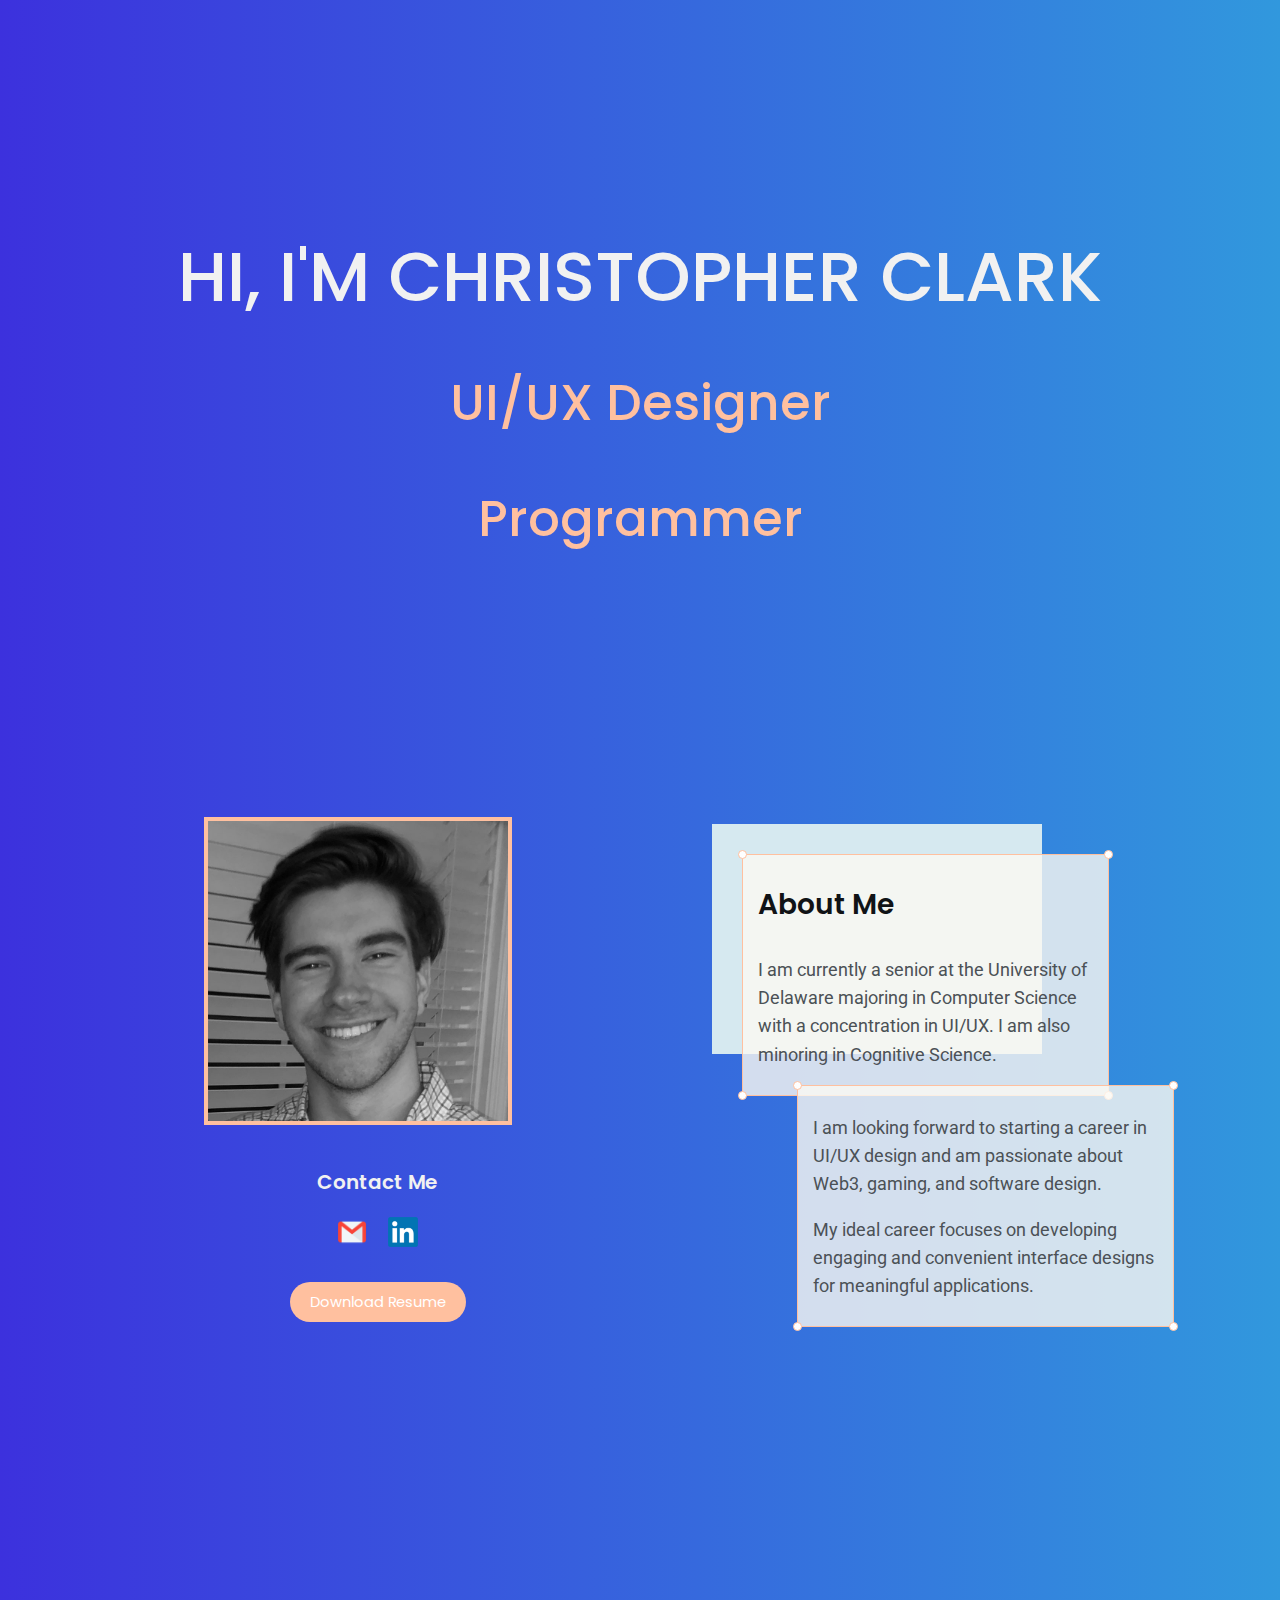
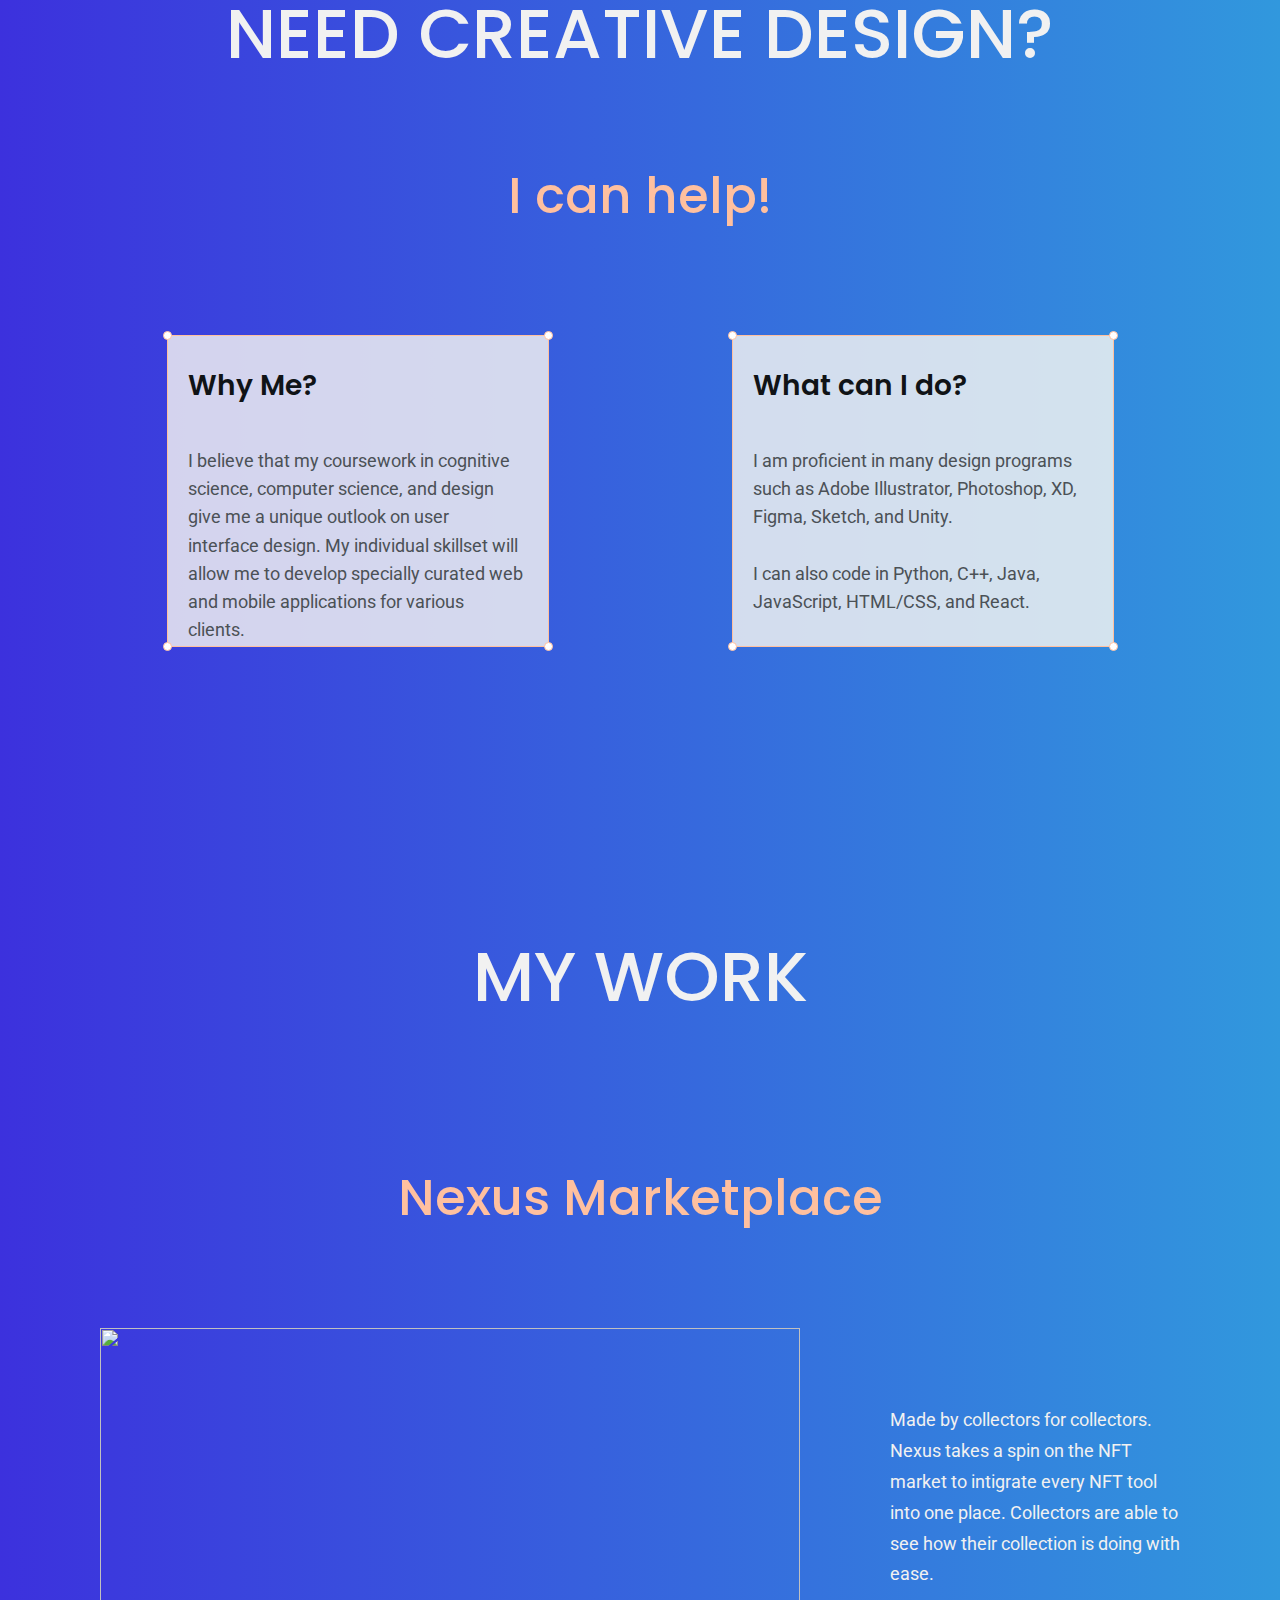
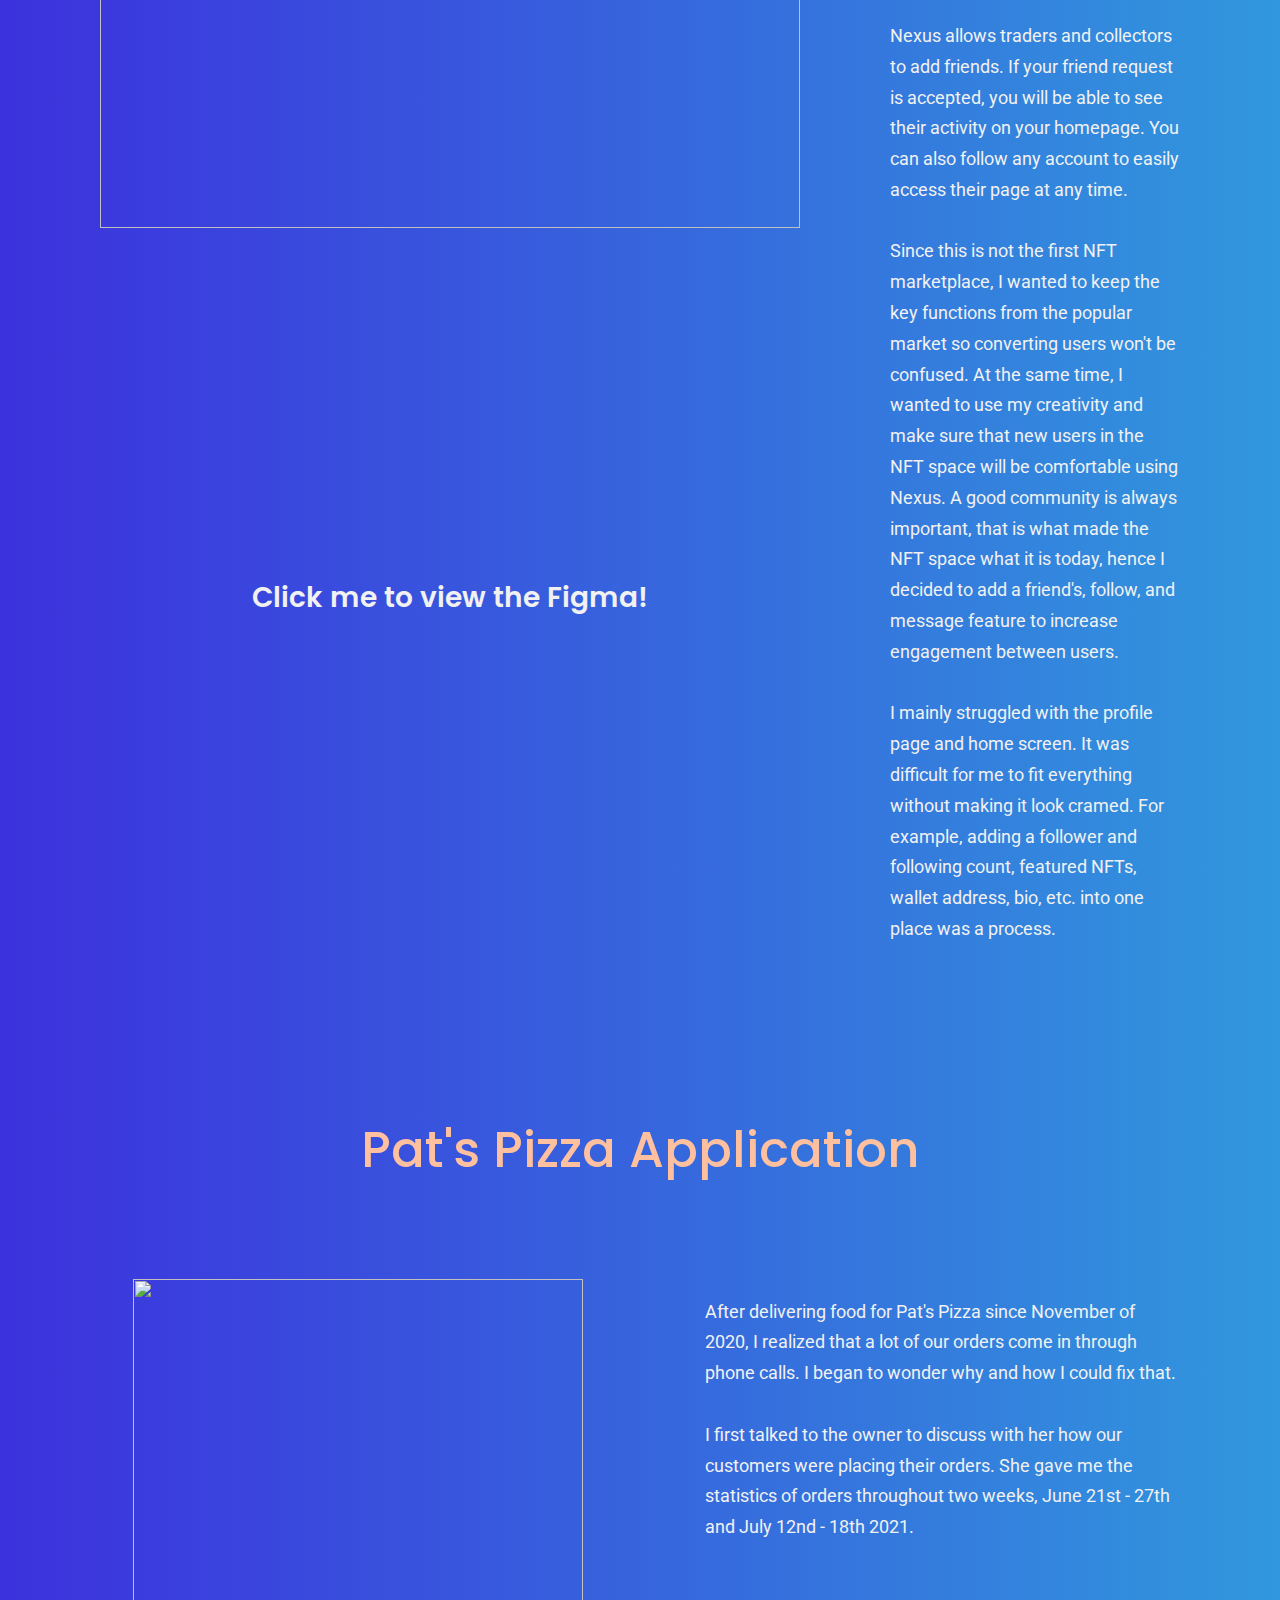
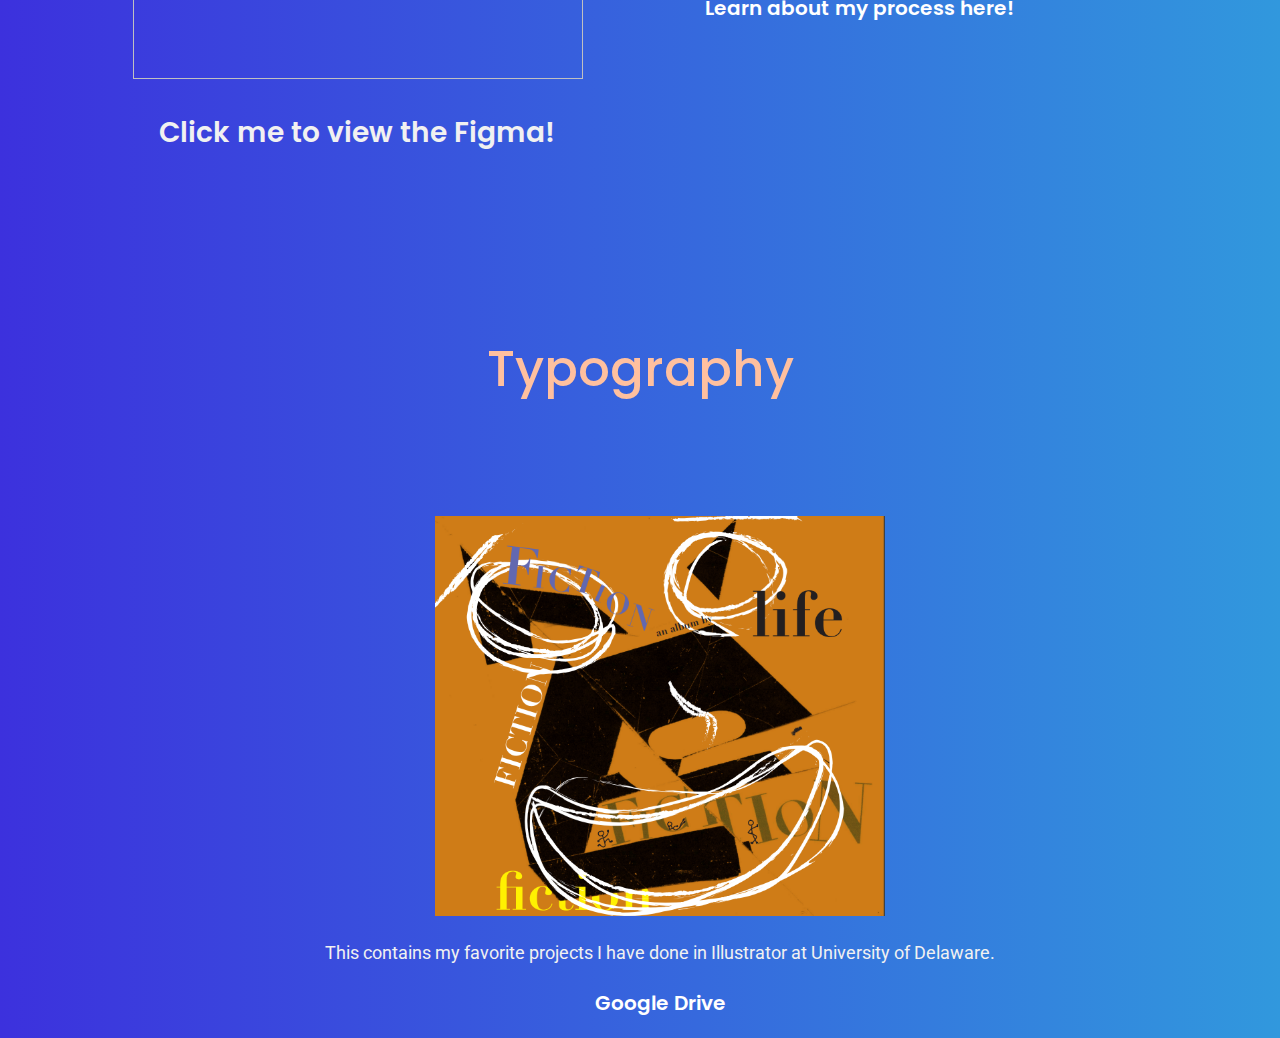
==== index.html @ caf3ee3f "Add files via upload" ====
<!DOCTYPE html>
<html style = "font-size: 110%">
<head>
    <title>Christopher Clark</title>
    <meta name='viewport' content='width=device-width, initial-scale=1,
    maximum-scale=1, minimum-scale=1'>

    <link href="https://fonts.googleapis.com/css2?family=Roboto&display=swap" rel="stylesheet">
    <link href="https://fonts.googleapis.com/css2?family=Acme&display=swap" rel="stylesheet">
    <link href="https://fonts.googleapis.com/css2?family=Bangers&display=swap" rel="stylesheet">
    <link href="https://fonts.googleapis.com/css2?family=Poppins:wght@600&display=swap" rel="stylesheet">

    <link id = "theme-style" rel='stylesheet' type='text/css' media='screen' href="default.css">

</head>
<body>

    <section class = "s3">
        <div class = "main-container">
            <div class = "chris">
                <h1 style="color:rgb(251,249,243,0.8);">
                    <span class = "chris-title">
                        Hi, I'm Christopher Clark</span>
                </h1>
                <h2 style="color:#FFC09F;">UI/UX Designer</h2>
                
                <h2 style="color:#FFC09F; padding-top: 30px;">Programmer</h2>

                    </svg>
                </div>
            </div>
        </div>
    </section>
    <section class="s1">
        <div class="main-container">
        <div class="intro-wrapper">
            <div class = nav-wrapper>
                <ul id = "navigation">
                    

                </ul>
            </div>
            <div class = "left-column">
                <img id="profile_pic" src = "images/chrisBW">
                
                <div class= "picture-contact">
                   <ul>
                       <h5>Contact Me </h5>                       
                       <li style="display:inline"><a href = "mailto:chriscsclark@gmail.com">
                        <img id="contact_logo" src="images/email.png"></a></li>
                       <li style="display:inline">&nbsp &nbsp</li>
                       <li style="display:inline"><a href="https://www.linkedin.com/in/christopher-clark-8baa2320a/">
                        <img id="contact_logo" src="images/LinkedIn_logo_initials.png"></a></li>
                   </ul>
                   <br>
                   <div class="btn">
                    <a target="_blank" href="Clark_Resume.pdf" >Download Resume</a>
                   </div>
                </div>
            </div>
            <div class = "right-column" style="">

                <ul>
                    <li>
                        <div id= "preview-shadow">
                            <div id = "preview">
                                <div id="corner-tl" class = "corner"></div>
                                <div id="corner-tr" class = "corner"></div>
                                <h3 style="color:#101316; padding-right: 15px;">About Me</h3>
                                <p style="padding-right: 15px">I am currently a senior at the University of Delaware majoring
                                    in Computer Science with a concentration in UI/UX. I am also
                                    minoring in Cognitive Science.</p>
                                <div id="corner-br" class = "corner"></div>
                                <div id="corner-bl" class = "corner"></div>
                            </div>
                    </li>
                    <br>
                    <li>
                            <div id = "preview2" style="margin-top: 10px;">
                                <div id="corner-tl" class = "corner"></div>
                                <div id="corner-tr" class = "corner"></div>
                                <p style="padding-top:10px"> 
                                    I am looking forward to starting a career in UI/UX design and
                                    am passionate about Web3, gaming, and software design.
                                </p>
                                <p>
                                    My ideal career focuses on developing engaging and convenient
                                    interface designs for meaningful applications.
                                </p>
                                <div id="corner-br" class = "corner"></div>
                                <div id="corner-bl" class = "corner"></div>
                            </div>
                    </li>
                </ul>
                

            </div>

            </div>
            
    </section>

    <section class = "s3">

        <div class="main-container">
            <div class="design-title">
                <h1 style="color:rgb(251,249,243,0.8);">
                    <span class = "chris-title">
                        Need Creative Design?</span>
                </h1>
                <h2 style="color:#FFC09F;">I can help!</h2>

            </div>
            
        </div>
        

    </section>
    
    <section class="s2">
        <div class="main-container">
            <div class="intro-wrapper">
                <div class = nav-wrapper>
                    <ul id = "navigation">
                        
    
                    </ul>
                </div>
                <div class="about-me-left">
                    <div id = "preview" style="padding-bottom: 70px; padding-left: 20px; padding-right:10px; margin-top: 10px;">
                        <div id="corner-tl" class = "corner"></div>
                        <div id="corner-tr" class = "corner"></div>
                        <h3 style="color:#101316; padding-right: 15px">Why Me?</h3>
                        <p style="padding-right: 15px; padding-top: 10px">I believe that my coursework in cognitive science, computer
                            science, and design give me a unique outlook on user interface design. My
                            individual skillset will allow me to develop specially curated 
                            web and mobile applications for various clients.</p>
                        <div id="corner-br" class = "corner"></div>
                        <div id="corner-bl" class = "corner"></div>
                    </div>
                </div>

                <div class="about-me-right">
                    <div id = "preview" style="padding-bottom: 70px; padding-left: 20px; padding-right:10px; margin-top: 10px">
                        <div id="corner-tl" class = "corner"></div>
                        <div id="corner-tr" class = "corner"></div>
                        <h3 style="color:#101316; padding-right: 15px">What can I do?</h3>
                            <p style="padding-right: 15px; padding-top: 10px">I am proficient in many design programs such as Adobe Illustrator, Photoshop, XD, Figma,
                                Sketch, and Unity. <br> <br>
                            I can also code in Python, C++, Java, JavaScript, HTML/CSS, and React.</p>
                        <div id="corner-br" class = "corner"></div>
                        <div id="corner-bl" class = "corner"></div>
                    </div> 
                </div>
            </div>
        </div>
        
    </section>

    <section class = "s3">
        <div class="main-container">
            <div class="design-title">
                <h1 style="color:rgb(251,249,243,0.8);">
                    <br>
                    <br>
                    <span class = "chris-title">
                       My Work</span>
                </h1>
                <h2 style="color:#FFC09F; padding-top: 60px">Nexus Marketplace</h2>
            </div>
        </div>
    </section>

    <section class="s2">
        <div class="main-container"> 
            <div class = "intro-wrapper">
                <div class = nav-wrapper>
                    <ul id = "navigation">
                        
    
                    </ul>
                </div>
                <div class = "about-me-left">
                    <a target="_blank" href = "https://www.figma.com/file/owqImut5IotQarWypegLxq/Untitled?node-id=110%3A312">
                        <img id="nexus-left" src = "images/Nexus.png"> </a>
                    <h3 style="text-align: center">Click me to view the Figma!</h5>
                </div>

                <div class = "about-me-right">
                    <ul style="line-height: 1.75em; padding-top: 60px">
                        <li>Made by collectors for collectors. Nexus takes a spin on the NFT market to intigrate every
                            NFT tool into one place. Collectors are able to see how their collection is doing with ease.
                         </li>
                            <br>
                        <li>Nexus allows traders and collectors to add friends. If your friend request is accepted, you will be able to 
                            see their activity on your homepage. You can also follow any account to easily access their page at any time. </li>
                            <br>
                        </li>
                        <li> 
                            Since this is not the first NFT marketplace, I wanted to keep the key functions from the popular market so converting users won't be confused.
                            At the same time, I wanted to use my creativity and make sure that new users in the NFT space will be comfortable using Nexus. 
                            A good community is always important, that is what made the NFT space what it is today, hence I decided to add a friend's, follow, 
                            and message feature to increase engagement between users.
                            
                        </li>
                        <br>
                        <li>
                            I mainly struggled with the profile page and home screen. It was difficult for me to fit everything
                            without making it look cramed. For example, adding a follower and following count, featured NFTs, wallet address, bio, etc.
                            into one place was a process.
                        </li>   
                    </ul>
                </div>
            </div>
        </div>
    </section>

    
    <section class = "s3">
        <div class="main-container">
            <div class="design-title">
                <h2 style="color:#FFC09F;">Pat's Pizza Application</h2>
            </div>
        </div>
    </section>

    <section class="s1">
        <div class="main-container"> 
            <div class = "intro-wrapper">
                <div class = nav-wrapper>
                    <ul id = "navigation">
                        
    
                    </ul>
                </div>
                <div class = "about-me-left">
                    
                        <a target="_blank" href = "https://www.figma.com/file/FeQlaErhM6NYKztjb7t8gn/Pats-Pizza?node-id=4%3A14">
                            <img id="pats-left" src = "images/Pats-Pizza.png"> </a>
                    
                    <h3 style="text-align: center;">Click me to view the Figma!</h5>
                </div>

                <div class = "about-me-right">
                    <ul style="line-height: 1.75em">
                        <li>After delivering food for Pat's Pizza since November of 2020, 
                            I realized that a lot of our orders come in through phone calls. 
                            I began to wonder why and how I could fix that. </li>
                            <br>
                        <li>I first talked to the owner to discuss with her 
                            how our customers were placing their orders. She gave me the statistics 
                            of orders throughout two weeks, June 21st - 27th and July 12nd - 18th 2021. </li>
                            <br>
                        <li> 
                            <h5>
                                <a href = "pats_pizza.html"> Learn about my process here! </a>
                            </h5>
                        </li>   
                    </ul>
                </div>
            </div>
        </div>
    </section>

    <section class = "s3">
        <div class="main-container">
            <div class="design-title">
                <h2 style="color:#FFC09F;">Typography</h2>
            </div>
        </div>
    </section>

    <section class="s1">
        <div class="main-container"> 
            <div class = "about-wrapper">
                <div class = "pats">
                    <ul>
                        <li> <a target="_blank" href = "https://drive.google.com/drive/folders/1bZMPbNeRnG-cM9yiUimgBQuSNKgO02Ef?usp=sharing">
                            <img id="pats-left" src = "images/fiction.png"> </a>
                        </li>
                    </ul>
                    <ul style="line-height: 1.75em">
                        <li> This contains my favorite projects I have done in Illustrator at University of Delaware.
                        </li>
                            <h5>
                                <a target="_blank" href = "https://drive.google.com/drive/folders/1bZMPbNeRnG-cM9yiUimgBQuSNKgO02Ef?usp=sharing"> Google Drive </a>
                            </h5>
                        </li>   
                    </ul>
                </div>
            </div>
        </div>
    </section>


</body>
</html>
---- default.css ----
:root{
    --mainColor:#101316;
    --secondaryColor:#101316;
    --titleColor:rgb(241, 241, 241);

    --borderColor:#c1c1c1;

    --mainText:rgb(241, 241, 241);
    --secondaryText:#4b5156;

    --themeDotBorder:#24292e;

    --previewBG:rgb(251,249,243,0.8);
    --previewShadow:#d6e9f0;
}

html, body{
    padding: 0;
    margin: 0;
    overflow-x: hidden;
}

h3, h4, h5, h6, strong{
    color: var(--mainText);
    font-family: 'Poppins', sans-serif;   
    font-weight: 600;
}


section{
    overflow-x: hidden;
}

h6{
    line-height: 1px;
    
}

.chris{
    display: grid;
    min-height: 43em;
    text-align: center;
    align-content: center;
    line-height: 3px;
    font-weight: 800;
}

.chris-pizza{
    display: grid;
    min-height: 30em;
    align-content: center;
    line-height: 3px;
    font-weight: 800;
}

#pie_chart{
    display: grid;
    align-content: center;
    width: 1000px;
    padding-right: 100px;
    padding-top: 50px;
}

#affinity{
    align-items: flex-start;
    width: 1500px;
    padding-top: 50px;
    margin-right: 500px;
}

.return-home{
    display:grid;
    min-height: 1em;
}

.design-title{
    font-family: 'Poppins', sans-serif;   
    display:grid;
    text-align:center;
    margin-top: 40px;
    padding-bottom: 50px;

}

.chris-title{
    color:rgb(241, 241, 241);
    font-family: 'Poppins', sans-serif;
    text-transform: uppercase;}

.chris-title2{
    color:rgb(241, 241, 241);
    font-family: 'Poppins', sans-serif;
    text-transform: uppercase;
    background-image: url(images/Screen\ Shot\ 2022-01-13\ at\ 12.51.06\ PM.png);
}

h2, span{
    font-family: 'Poppins', sans-serif;
    font-weight: 500;
}

li{
    color: rgb(241, 241, 241);
    font-family: 'Roboto', sans-serif;
    list-style: none;
}

p, input, label, input, textarea{
    color: var(--secondaryText);
    font-family: 'Roboto', sans-serif;
}

/* removing underline from links */




/* removing bullets from list */
ul{
    list-style: none;
}

a{
    text-decoration: none;
    color:#fff;
    
}

h1 {font-size: 70px; line-height: 70px;}
h2 {font-size: 50px;}
h3 {font-size: 28px;}
h4 {font-size: 24px; line-height: 35px;}
h5 {font-size: 20px; line-height: 3px;}
h6 {font-size: 16px;}

.s1{
    background-image:linear-gradient(to right,#3c31dd,#3198dd) ;
    overflow: auto;
    min-height: 300px;
    
}

.s2{
    background-image:linear-gradient(to right,#3c31dd,#3198dd) ;
    overflow: auto;
}

.s3{
    background-image:linear-gradient(to right,#3c31dd,#3198dd) ;
    color:rgb(251,249,243,0.8);
    overflow: auto;
    
}

.s4{
    background-image:linear-gradient(to right,#3c31dd,#3198dd) ;
    color:rgb(251,249,243,0.8);
    overflow: auto;
    
}

.main-container{
    width: 100%;
    margin: 0 auto;
}

.greeting-wrapper{
    
    display: grid;
    min-height: 50em;
    text-align: center;
    align-content: center;
    line-height: 3px;
    padding-bottom: 40px;
}



.intro-wrapper{
    display: grid;
    grid-template-columns: 1fr 1fr;
    grid-template-areas:
        'left-column right-column'
    ;
    gap: 50px;
}

/* .intro-curve {
    position: absolute;
    bottom: 0;
    left: 0;
    width: 100%;
    overflow: hidden;
    line-height: 0;
}

.intro-curve svg {
    position: relative;
    display: block;
    width: calc(112% + 1.3px);
    height: 70px;
}

.intro-curve .shape-fill {
    fill: #101316;
} */

#contact_logo{
    height: 30px;
    width: 30px;
    object-fit: cover;
}

.left-column{
    grid-area: left-column;
    display:grid;
    padding-top: 50px;
    padding-bottom: 50px;
    justify-content: center;
    margin-left: 100px;
}

#profile_pic{
    display: block;
    margin:0 auto;
    height: 300px;
    width: 300px;
    margin-top: 10px;
    
    border:4px solid #FFC09F;
    justify-content: center;

}

.picture-contact{
    text-align:center;
    margin-bottom: 60px;
}



.btn a:link, a:visited{
    width: 300px;
    height: 50px;
    background-color: #FFC09F;
    margin-left: 40px;
    border:none;
    border-radius: 30px;
    font-family: 'Poppins', sans-serif;
    font-size: smaller;
    padding: 10px 20px;
}


.btn a:hover, a:active{
    background-color: #fff;
    color:#FFC09F;
    border:2px solid #FFC09F;
}


.right-column{
    grid-area: right-column;
    display: grid;
    justify-content: center;
    padding-top: 50px;
    padding-bottom: 100px;
    margin-right: 100px;

}

#preview-shadow{
    background-color: var(--previewShadow);
    width: 300px;
    height: 200px;
    padding-left: 30px;
    padding-top: 30px;
}

#preview{
    width:350px;
    height: 240px;
    border: 1.5px solid #FFC09F;
    background-color: var(--previewBG);
    padding-left: 15px;
    position: relative;
    line-height: 1.6;
    
}

#preview2{
    width:350px;
    height: 240px;
    border: 1.5px solid #FFC09F;
    background-color: var(--previewBG);
    padding-left: 15px;
    padding-right: 10px;
    position: relative;
    line-height: 1.6;
    margin-left:85px;
    margin-top: 10px;
}

.corner{
    width: 7px;
    height: 7px;
    border-radius: 50%;
    border: 1.5px solid #FFC09F;
    background-color: #fff; 
    position: absolute;
}

#corner-tl{
    top: -5px;
    left: -5px;

}

#corner-tr{
    top: -5px;
    right: -5px;
    
}

#corner-br{
    bottom: -5px;
    right: -5px;
    
}

#corner-bl{
    bottom: -5px;
    left: -5px;
    
}

/* .about-wrapper{
    display: grid;
    grid-template-columns: repeat(auto-fit, minmax(320px, 1fr));
    padding-bottom: 50px;
    gap:100px;
} */

.about-me-left{
    grid-area: left-column;
    display: grid;
    justify-content: center;
    margin-left: 100px;
}

.about-me-right{
    grid-area: right-column;
    display: grid;
    justify-content: center;
    text-align: left;
    margin-right: 100px;
}

.projects{
    border-radius: 30px;
    text-align: center;
    background: rgba(153, 121, 240, 0.973);
}

#skills{
    margin-left: 60px;
    margin-bottom: 20px;
    display: flex;
    justify-content: space-evenly;
    padding-right: 100px;
    
}

#work{
    display: flex;
    justify-content: space-evenly;
    padding-right: 30px;
}

.pats{
    text-align: center;
}

.nexus{
    text-align: center;
    padding-right: 100px;
}

#pats-left{
    width: 450px;
    height: 400px;
    object-fit: cover;
}

#nexus-left{
    width: 700px;
    height: 500px;
}

.pats-right{
    display:grid;
}

@media screen and (max-width: 1200px) {
    .intro-wrapper{
            border-radius: 6px 6px 0 0;
        
            display: grid;
            grid-template-columns: 1fr;
            grid-template-areas: 
                'nav-wrapper'
                'left-column'
                'right-column'
            ;
    }

    .left-column{
        align-content: center;
        margin-right: 20px;
    }

    .right-column{
        justify-content: center;
    }

    .chris{
        justify-content: center;
    }

    .about-wrapper{
        display: grid;
        grid-template-columns: 1fr;
        grid-template-areas: 
            'about-me-left'
            'about-me-right'
        ;
        width: 100%;
        height: 100%;
    }

    .about-me-left{
        justify-content: center;
    }

    .about-me-right{
        align-items: center;
        justify-content: center;
    }

    #nexus-left{
        width: 100%;
        height: 100%
    }
    
    #profile_pic{
        justify-content: center;
    }
}
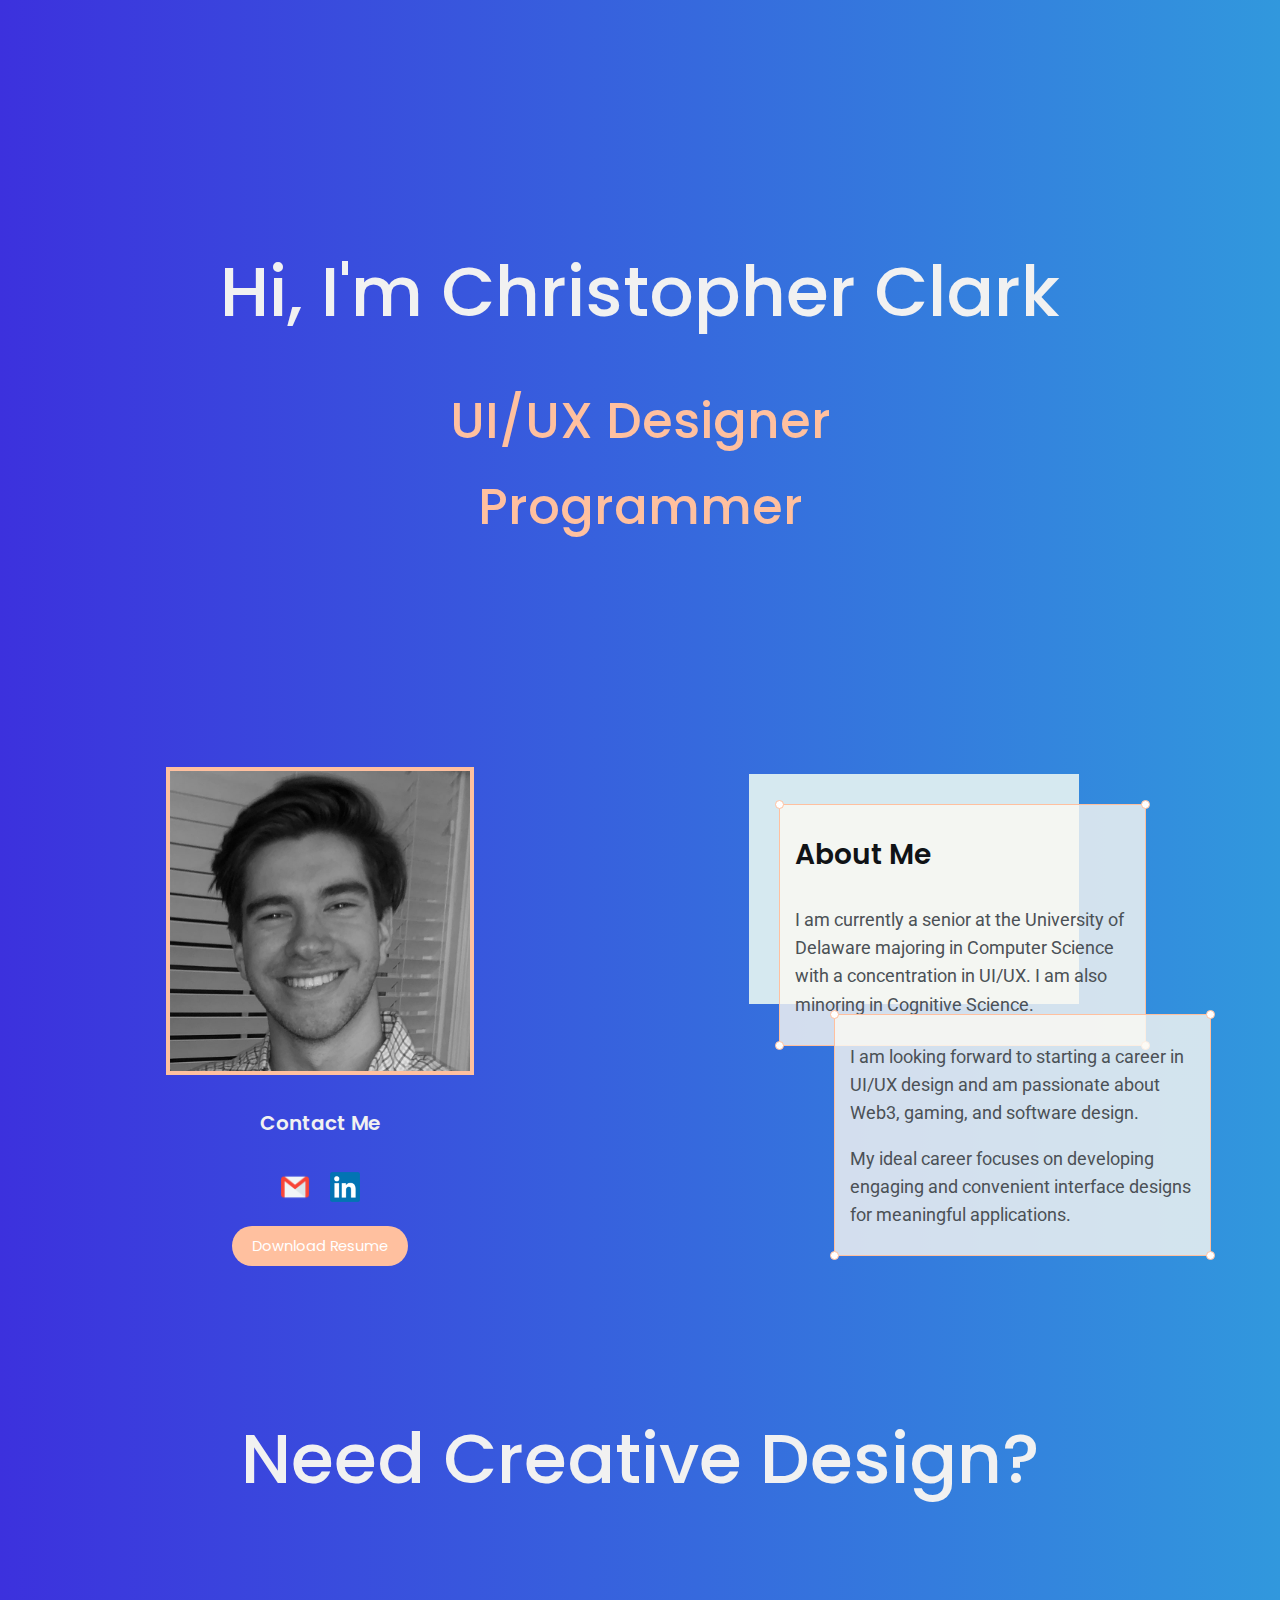
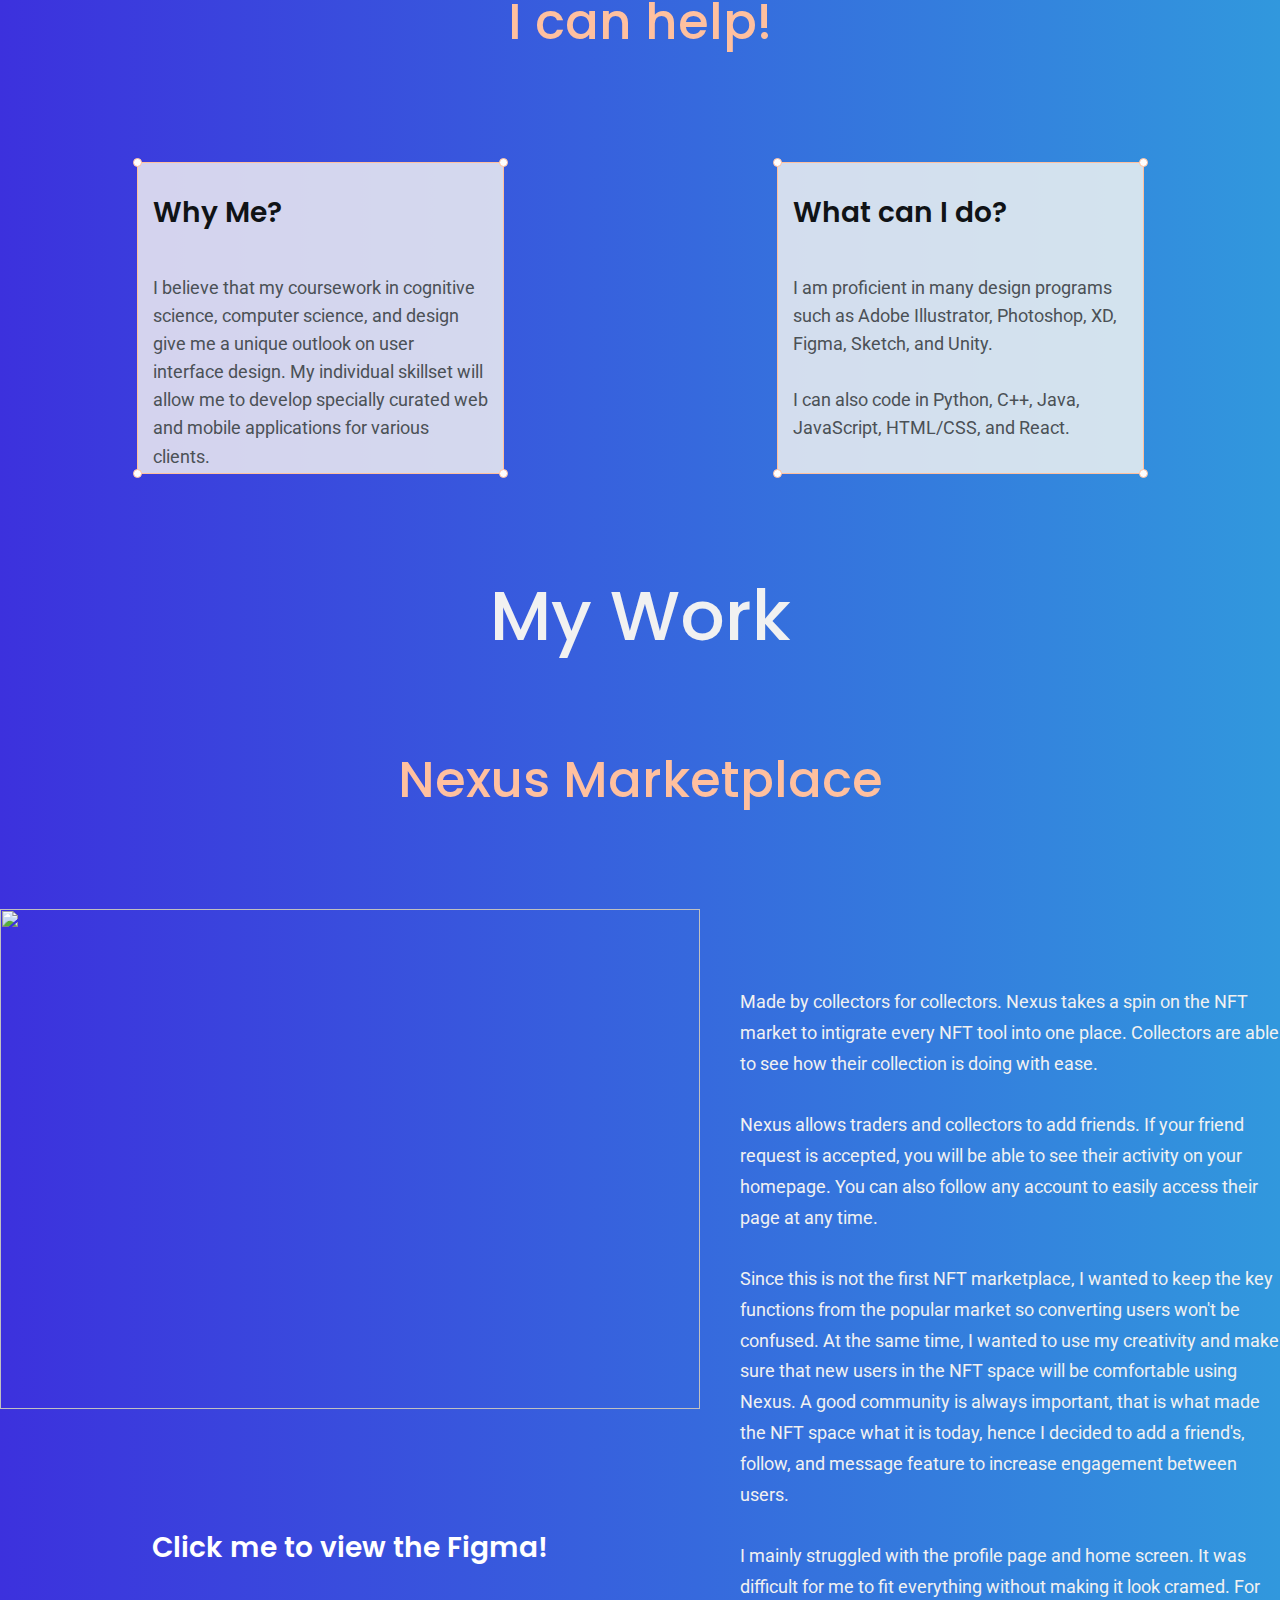
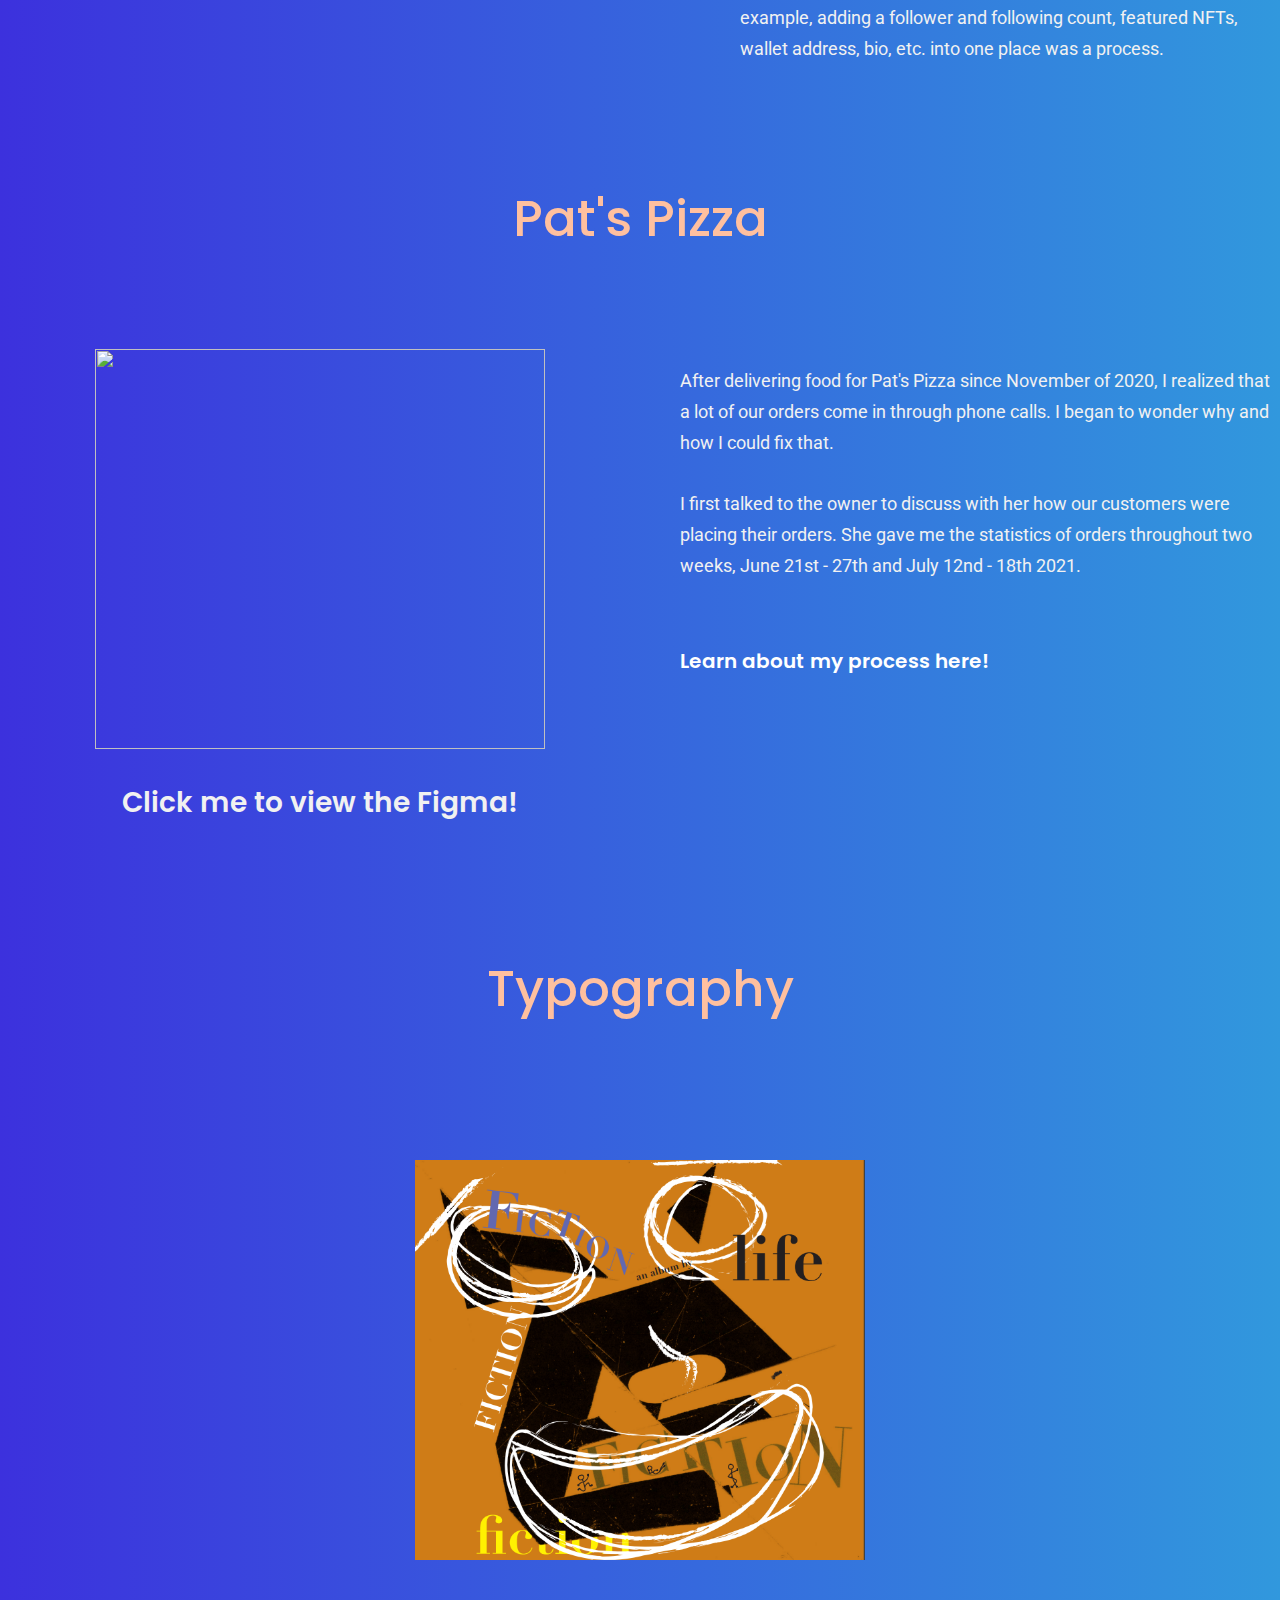
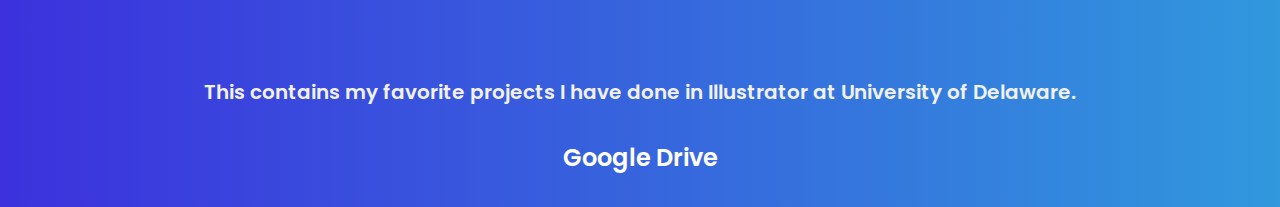
==== commit 0dee30ec: "Add files via upload" ====
--- a/index.html
+++ b/index.html
@@ -22,12 +22,12 @@
                     <span class = "chris-title">
                         Hi, I'm Christopher Clark</span>
                 </h1>
-                <h2 style="color:#FFC09F;">UI/UX Designer</h2>
-                
-                <h2 style="color:#FFC09F; padding-top: 30px;">Programmer</h2>
-
-                    </svg>
-                </div>
+                <h2 style>
+                    <span class = "chris-title2">
+                        UI/UX Designer </h2>
+                <h2 style>
+                    <span class = "chris-title2">
+                        Programmer </h2> 
             </div>
         </div>
     </section>
@@ -40,25 +40,26 @@
 
                 </ul>
             </div>
-            <div class = "left-column">
+            <div class = "left-column" style = "justify-content: center;">
                 <img id="profile_pic" src = "images/chrisBW">
                 
-                <div class= "picture-contact">
-                   <ul>
-                       <h5>Contact Me </h5>                       
-                       <li style="display:inline"><a href = "mailto:chriscsclark@gmail.com">
-                        <img id="contact_logo" src="images/email.png"></a></li>
+                <div class= "picture-contact" >
+                    <h5>Contact Me </h5>
+                                         
+                       <h3 style="display:inline"><a href = "mailto:chriscsclark@gmail.com">
+                        <img id="contact_logo" src="images/email.png"></a></h3>
                        <li style="display:inline">&nbsp &nbsp</li>
                        <li style="display:inline"><a href="https://www.linkedin.com/in/christopher-clark-8baa2320a/">
                         <img id="contact_logo" src="images/LinkedIn_logo_initials.png"></a></li>
-                   </ul>
+                        <br>
+                   
                    <br>
                    <div class="btn">
-                    <a target="_blank" href="Clark_Resume.pdf" >Download Resume</a>
+                    <a target="_blank" href="Clark_Resume.pdf">Download Resume</a>
                    </div>
                 </div>
             </div>
-            <div class = "right-column" style="">
+            <div class = "right-column">
 
                 <ul>
                     <li>
@@ -74,9 +75,8 @@
                                 <div id="corner-bl" class = "corner"></div>
                             </div>
                     </li>
-                    <br>
                     <li>
-                            <div id = "preview2" style="margin-top: 10px;">
+                            <div id = "preview2" style="margin-top: 10px; margin-left: 85px">
                                 <div id="corner-tl" class = "corner"></div>
                                 <div id="corner-tr" class = "corner"></div>
                                 <p style="padding-top:10px"> 
@@ -108,7 +108,10 @@
                     <span class = "chris-title">
                         Need Creative Design?</span>
                 </h1>
-                <h2 style="color:#FFC09F;">I can help!</h2>
+                <h2 style="color:rgb(251,249,243,0.8);">
+                    <span class = "chris-title2">
+                        I can help!</span>
+                </h2>
 
             </div>
             
@@ -127,7 +130,7 @@
                     </ul>
                 </div>
                 <div class="about-me-left">
-                    <div id = "preview" style="padding-bottom: 70px; padding-left: 20px; padding-right:10px; margin-top: 10px;">
+                    <div id = "preview3" style="padding-bottom: 70px; margin-top: 10px">
                         <div id="corner-tl" class = "corner"></div>
                         <div id="corner-tr" class = "corner"></div>
                         <h3 style="color:#101316; padding-right: 15px">Why Me?</h3>
@@ -141,7 +144,7 @@
                 </div>
 
                 <div class="about-me-right">
-                    <div id = "preview" style="padding-bottom: 70px; padding-left: 20px; padding-right:10px; margin-top: 10px">
+                    <div id = "preview3" style="padding-bottom: 70px; margin-top: 10px">
                         <div id="corner-tl" class = "corner"></div>
                         <div id="corner-tr" class = "corner"></div>
                         <h3 style="color:#101316; padding-right: 15px">What can I do?</h3>
@@ -161,12 +164,13 @@
         <div class="main-container">
             <div class="design-title">
                 <h1 style="color:rgb(251,249,243,0.8);">
-                    <br>
-                    <br>
                     <span class = "chris-title">
                        My Work</span>
                 </h1>
-                <h2 style="color:#FFC09F; padding-top: 60px">Nexus Marketplace</h2>
+                <h2 style="color:rgb(251,249,243,0.8);">
+                    <span class = "chris-title2">
+                       Nexus Marketplace</span>
+                </h2>
             </div>
         </div>
     </section>
@@ -183,7 +187,8 @@
                 <div class = "about-me-left">
                     <a target="_blank" href = "https://www.figma.com/file/owqImut5IotQarWypegLxq/Untitled?node-id=110%3A312">
                         <img id="nexus-left" src = "images/Nexus.png"> </a>
-                    <h3 style="text-align: center">Click me to view the Figma!</h5>
+                    <h3 style="text-align: center"><a target="_blank" href = "https://www.figma.com/file/owqImut5IotQarWypegLxq/Untitled?node-id=110%3A312">
+                    Click me to view the Figma!</a></h5>
                 </div>
 
                 <div class = "about-me-right">
@@ -219,7 +224,10 @@
     <section class = "s3">
         <div class="main-container">
             <div class="design-title">
-                <h2 style="color:#FFC09F;">Pat's Pizza Application</h2>
+                <h2 style="color:rgb(251,249,243,0.8);">
+                    <span class = "chris-title2">
+                       Pat's Pizza</span>
+                </h2>
             </div>
         </div>
     </section>
@@ -274,19 +282,21 @@
         <div class="main-container"> 
             <div class = "about-wrapper">
                 <div class = "pats">
-                    <ul>
-                        <li> <a target="_blank" href = "https://drive.google.com/drive/folders/1bZMPbNeRnG-cM9yiUimgBQuSNKgO02Ef?usp=sharing">
-                            <img id="pats-left" src = "images/fiction.png"> </a>
-                        </li>
-                    </ul>
-                    <ul style="line-height: 1.75em">
-                        <li> This contains my favorite projects I have done in Illustrator at University of Delaware.
-                        </li>
-                            <h5>
-                                <a target="_blank" href = "https://drive.google.com/drive/folders/1bZMPbNeRnG-cM9yiUimgBQuSNKgO02Ef?usp=sharing"> Google Drive </a>
-                            </h5>
-                        </li>   
-                    </ul>
+                    <h2>
+                        <a target="_blank" href = "https://drive.google.com/drive/folders/1bZMPbNeRnG-cM9yiUimgBQuSNKgO02Ef?usp=sharing">
+                            <img id="typography" src = "images/fiction.png"> </a>
+                    </h2>
+                    
+                    <br>
+                    <h5>
+                        This contains my favorite projects I have done in Illustrator at University of Delaware.
+                    </h5>
+                    <h4>
+                        <a target="_blank" href = "https://drive.google.com/drive/folders/1bZMPbNeRnG-cM9yiUimgBQuSNKgO02Ef?usp=sharing">
+                        Google Drive </a>
+                        </h4>                            
+                         
+                    
                 </div>
             </div>
         </div>
--- a/default.css
+++ b/default.css
@@ -85,13 +85,11 @@
 .chris-title{
     color:rgb(241, 241, 241);
     font-family: 'Poppins', sans-serif;
-    text-transform: uppercase;}
+}
 
 .chris-title2{
-    color:rgb(241, 241, 241);
+    color:#FFC09F;
     font-family: 'Poppins', sans-serif;
-    text-transform: uppercase;
-    background-image: url(images/Screen\ Shot\ 2022-01-13\ at\ 12.51.06\ PM.png);
 }
 
 h2, span{
@@ -126,11 +124,11 @@
     
 }
 
-h1 {font-size: 70px; line-height: 70px;}
+h1 {font-size: 70px; line-height: 75px;}
 h2 {font-size: 50px;}
 h3 {font-size: 28px;}
 h4 {font-size: 24px; line-height: 35px;}
-h5 {font-size: 20px; line-height: 3px;}
+h5 {font-size: 20px;}
 h6 {font-size: 16px;}
 
 .s1{
@@ -182,7 +180,6 @@
     grid-template-areas:
         'left-column right-column'
     ;
-    gap: 50px;
 }
 
 /* .intro-curve {
@@ -214,10 +211,7 @@
 .left-column{
     grid-area: left-column;
     display:grid;
-    padding-top: 50px;
-    padding-bottom: 50px;
     justify-content: center;
-    margin-left: 100px;
 }
 
 #profile_pic{
@@ -243,7 +237,6 @@
     width: 300px;
     height: 50px;
     background-color: #FFC09F;
-    margin-left: 40px;
     border:none;
     border-radius: 30px;
     font-family: 'Poppins', sans-serif;
@@ -263,9 +256,7 @@
     grid-area: right-column;
     display: grid;
     justify-content: center;
-    padding-top: 50px;
-    padding-bottom: 100px;
-    margin-right: 100px;
+    position: relative;
 
 }
 
@@ -287,6 +278,18 @@
     line-height: 1.6;
     
 }
+
+#preview3{
+    width:350px;
+    height: 240px;
+    border: 1.5px solid #FFC09F;
+    background-color: var(--previewBG);
+    padding-left: 15px;
+    position: relative;
+    line-height: 1.6;
+    
+}
+
 
 #preview2{
     width:350px;
@@ -297,7 +300,6 @@
     padding-right: 10px;
     position: relative;
     line-height: 1.6;
-    margin-left:85px;
     margin-top: 10px;
 }
 
@@ -345,7 +347,6 @@
     grid-area: left-column;
     display: grid;
     justify-content: center;
-    margin-left: 100px;
 }
 
 .about-me-right{
@@ -353,7 +354,6 @@
     display: grid;
     justify-content: center;
     text-align: left;
-    margin-right: 100px;
 }
 
 .projects{
@@ -392,6 +392,12 @@
     object-fit: cover;
 }
 
+#typography {
+    width: 450px;
+    height: 400px;
+    object-fit: cover;
+}
+
 #nexus-left{
     width: 700px;
     height: 500px;
@@ -401,9 +407,12 @@
     display:grid;
 }
 
+@media screen {
+    
+}
+
 @media screen and (max-width: 1200px) {
     .intro-wrapper{
-            border-radius: 6px 6px 0 0;
         
             display: grid;
             grid-template-columns: 1fr;
@@ -412,17 +421,14 @@
                 'left-column'
                 'right-column'
             ;
+            justify-content: center;
+            width:100%;
     }
 
     .left-column{
-        align-content: center;
-        margin-right: 20px;
-    }
-
-    .right-column{
         justify-content: center;
-    }
-
+        
+    }
     .chris{
         justify-content: center;
     }
@@ -438,8 +444,11 @@
         height: 100%;
     }
 
+    
+
     .about-me-left{
         justify-content: center;
+        width:100%;
     }
 
     .about-me-right{
@@ -447,12 +456,115 @@
         justify-content: center;
     }
 
+    #profile_pic{
+        justify-content: center;
+    }
+
+    .s1{
+        width:100%;
+    }
+}
+
+@media screen and (max-width: 750px){
+
+    #pats-left{
+        width:70%;
+        height:auto;
+        margin-left: 70px;
+    }
+    
+    #nexus-left{
+        width:65%;
+        height:auto;
+        margin-left: 10px;
+    }
+
+    .about-me-left{
+        max-width:90%;
+        height:auto;
+    }
+}
+
+@media screen and (max-width: 520px){
+
+    .chris{
+        font-size: 10px;
+    }
+
+    .chris-title{
+        font-size: 40px;
+    }
+
+    .chris-title2{
+        font-size: 35px;
+        line-height: 1em;
+    }
+
+    .preview{
+        width:8%;
+        height:100%;
+    }
+
+    .right-column{
+        justify-content: center;
+        font-size: 100%;
+        
+    }
+
+    #preview2{
+        margin-right:50px;
+    }
+
+    .s1{
+        width:100%;
+    }
+
+    #preview-shadow{
+        width:250px;
+        height:200px;
+    }
+
+    #preview{
+        font-size: 14px;
+        width:250px;
+        height: 200px;
+    }
+
+    h3{
+        font-size:20px;
+    }
+
+    #preview2{
+        font-size: 14px;
+        padding-right: 20px;
+        height: 200px;
+        width: 250px;
+    }
+
+    #preview3{
+        width: 300px;
+        height: 175px;
+
+    }
+
+    .about-me-left{
+        font-size: 14px;
+    }
+
+    .about-me-right{
+        padding-right: 25px;
+        font-size: 14px;
+    }
+
+    #typography{
+        width:90%;
+        height: 90%;
+
+    }
+
     #nexus-left{
         width: 100%;
-        height: 100%
-    }
-    
-    #profile_pic{
-        justify-content: center;
-    }
+        height: 100%;
+    }
+  
 }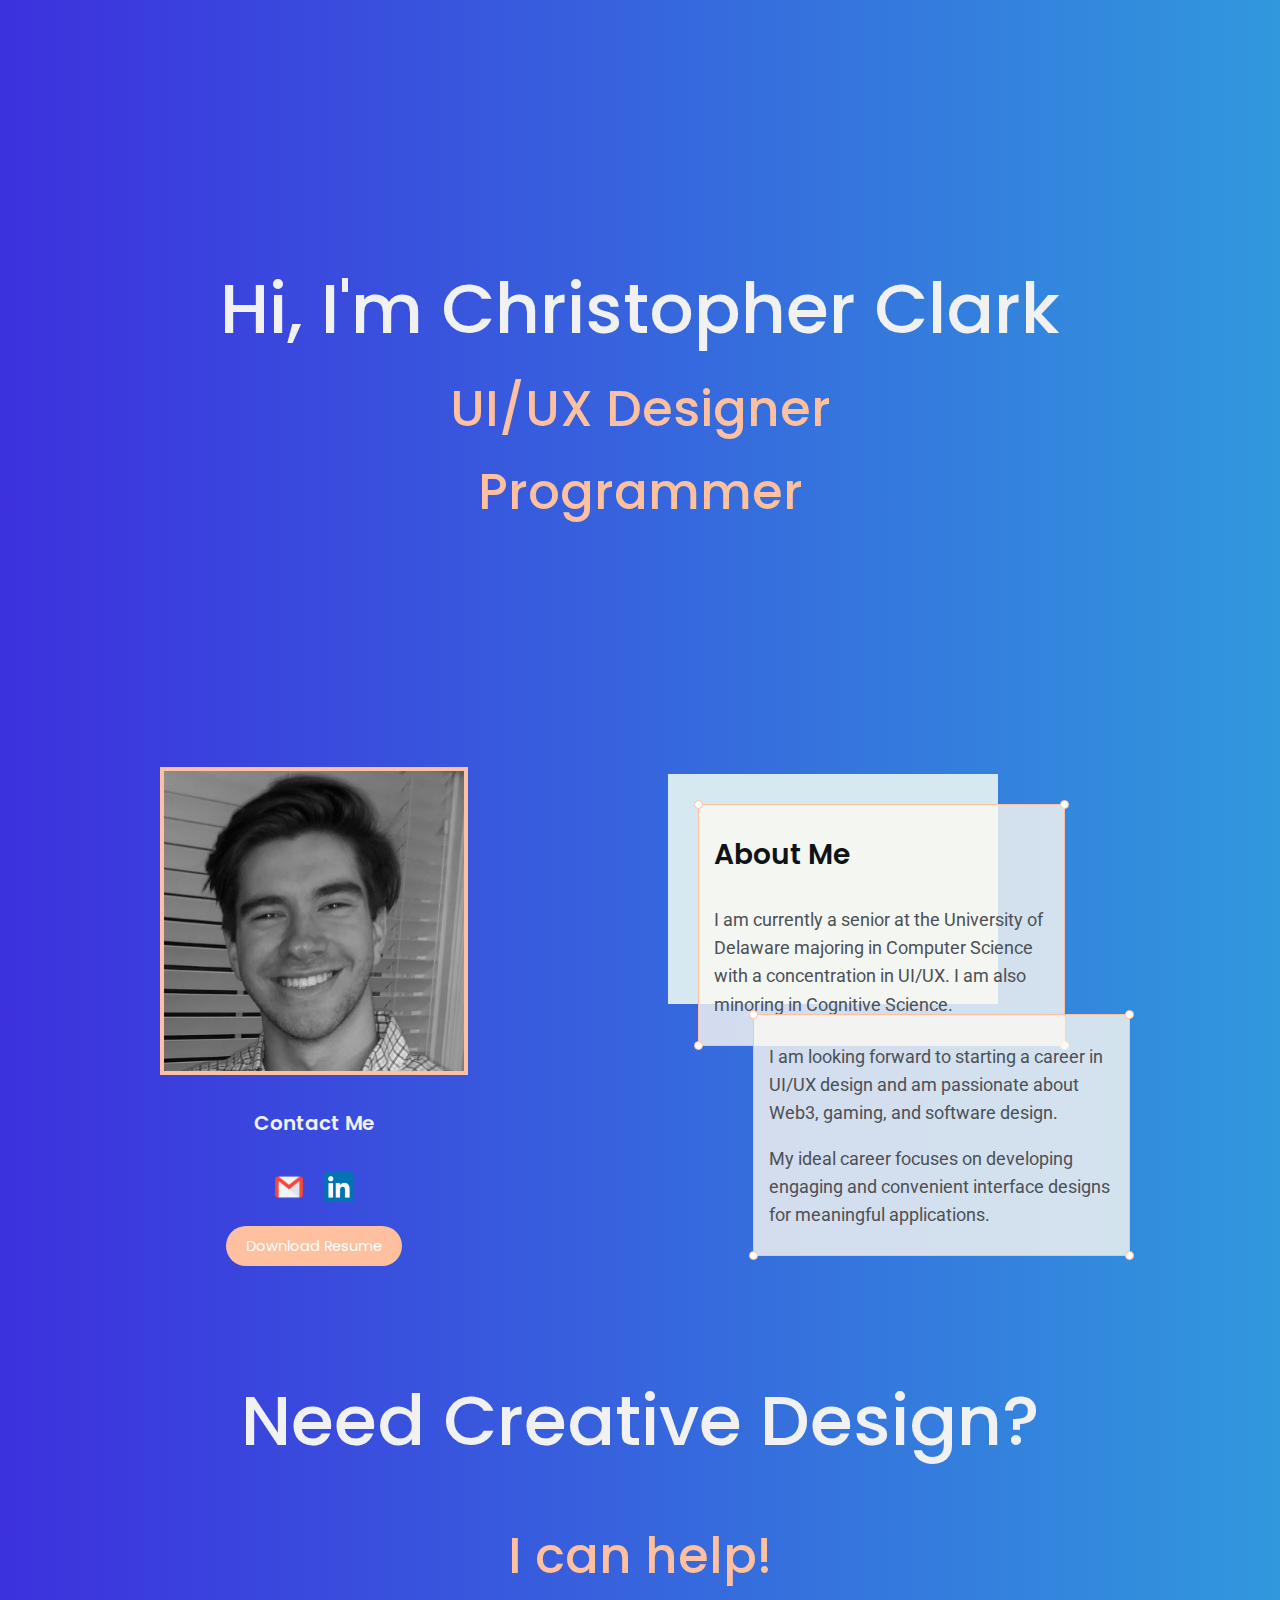
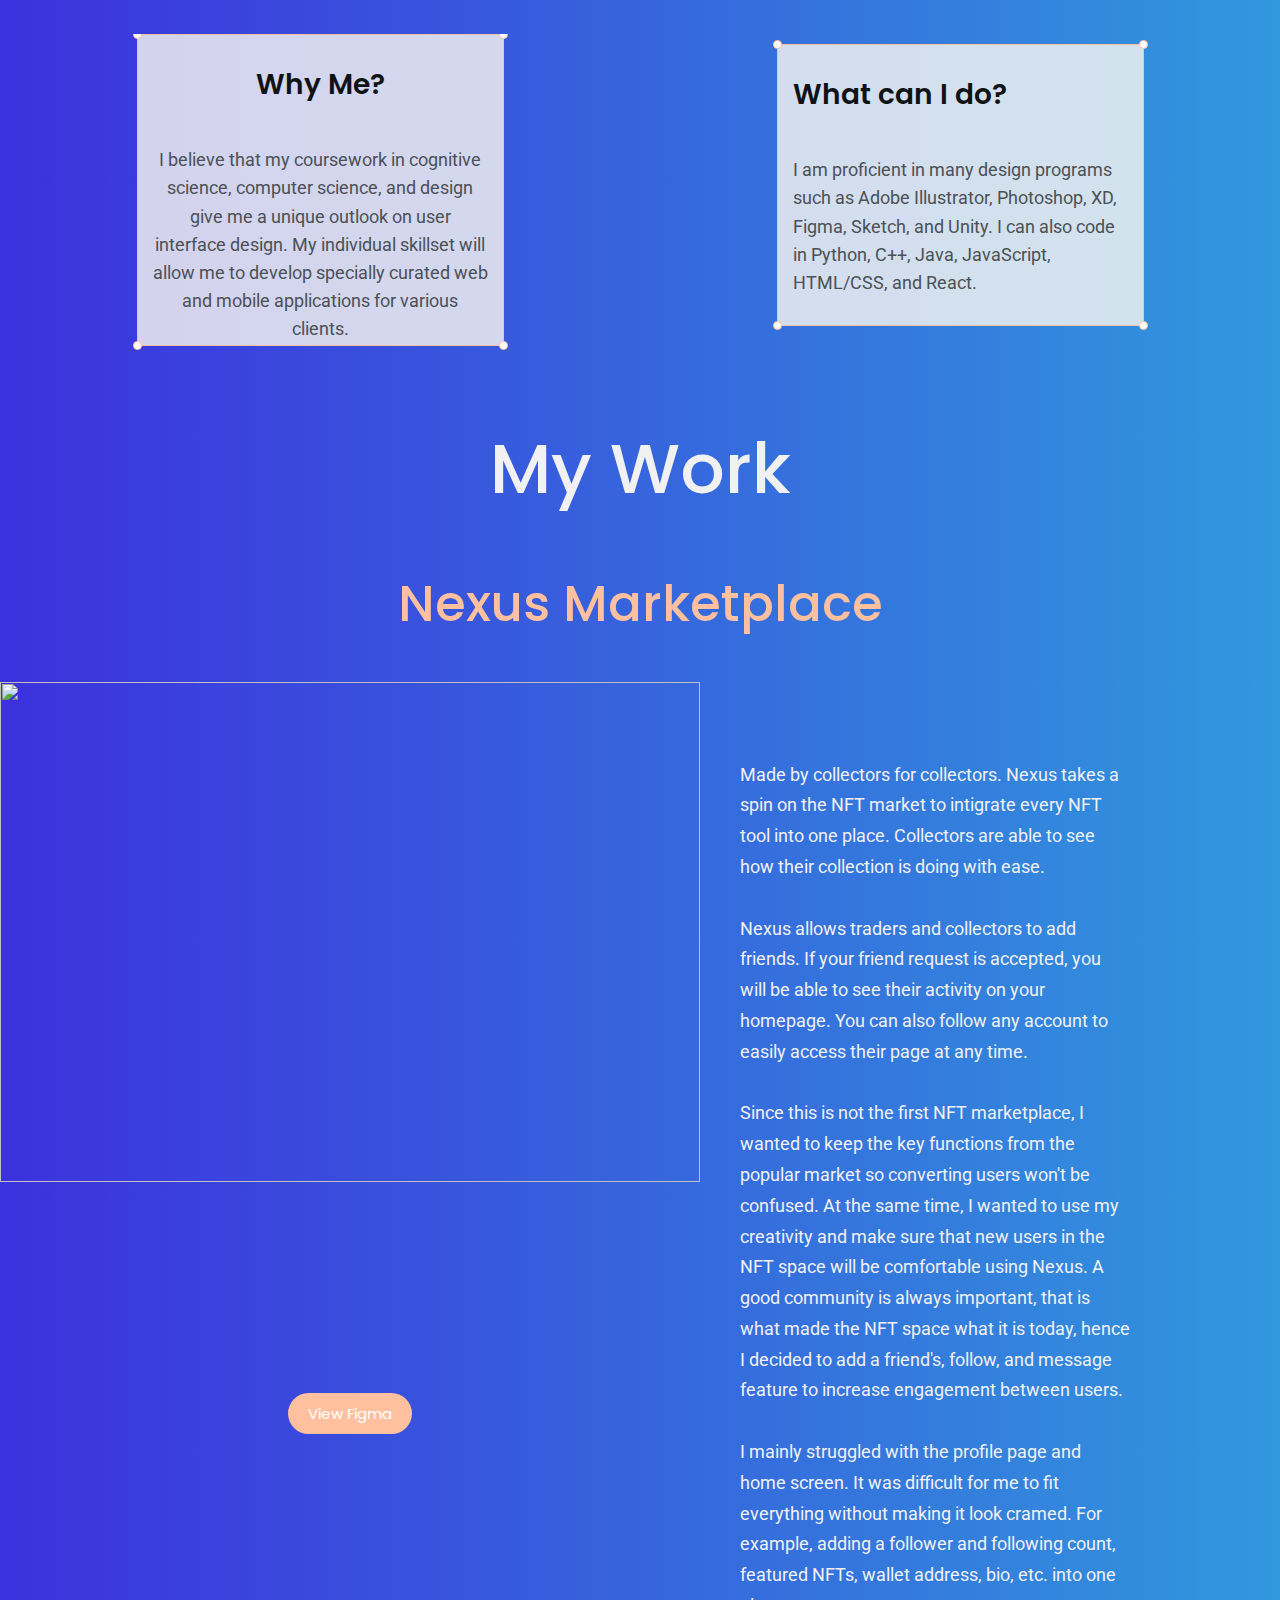
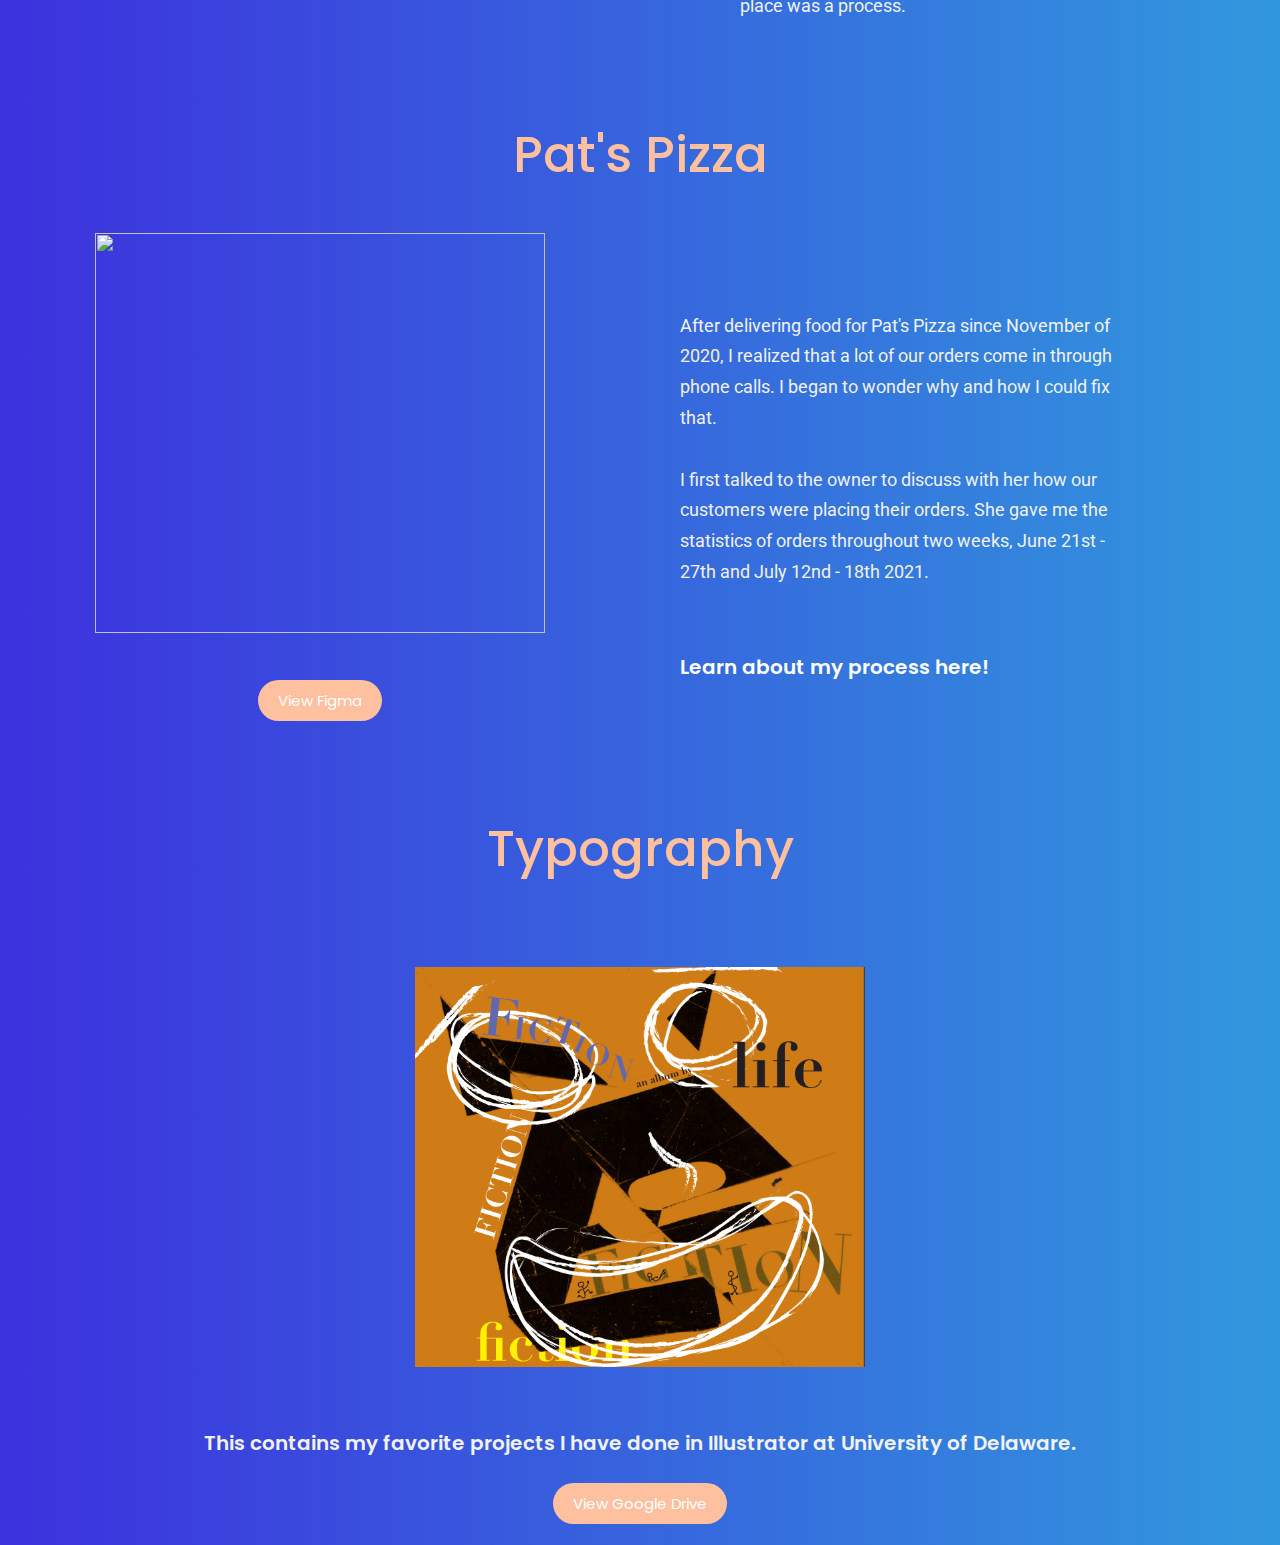
==== commit 0fd8fde0: "Buttons and responsive additions" ====
--- a/index.html
+++ b/index.html
@@ -1,307 +1,301 @@
-<!DOCTYPE html>
-<html style = "font-size: 110%">
-<head>
-    <title>Christopher Clark</title>
-    <meta name='viewport' content='width=device-width, initial-scale=1,
-    maximum-scale=1, minimum-scale=1'>
-
-    <link href="https://fonts.googleapis.com/css2?family=Roboto&display=swap" rel="stylesheet">
-    <link href="https://fonts.googleapis.com/css2?family=Acme&display=swap" rel="stylesheet">
-    <link href="https://fonts.googleapis.com/css2?family=Bangers&display=swap" rel="stylesheet">
-    <link href="https://fonts.googleapis.com/css2?family=Poppins:wght@600&display=swap" rel="stylesheet">
-
-    <link id = "theme-style" rel='stylesheet' type='text/css' media='screen' href="default.css">
-
-</head>
-<body>
-
-    <section class = "s3">
-        <div class = "main-container">
-            <div class = "chris">
-                <h1 style="color:rgb(251,249,243,0.8);">
-                    <span class = "chris-title">
-                        Hi, I'm Christopher Clark</span>
-                </h1>
-                <h2 style>
-                    <span class = "chris-title2">
-                        UI/UX Designer </h2>
-                <h2 style>
-                    <span class = "chris-title2">
-                        Programmer </h2> 
-            </div>
-        </div>
-    </section>
-    <section class="s1">
-        <div class="main-container">
-        <div class="intro-wrapper">
-            <div class = nav-wrapper>
-                <ul id = "navigation">
-                    
-
-                </ul>
-            </div>
-            <div class = "left-column" style = "justify-content: center;">
-                <img id="profile_pic" src = "images/chrisBW">
-                
-                <div class= "picture-contact" >
-                    <h5>Contact Me </h5>
-                                         
-                       <h3 style="display:inline"><a href = "mailto:chriscsclark@gmail.com">
-                        <img id="contact_logo" src="images/email.png"></a></h3>
-                       <li style="display:inline">&nbsp &nbsp</li>
-                       <li style="display:inline"><a href="https://www.linkedin.com/in/christopher-clark-8baa2320a/">
-                        <img id="contact_logo" src="images/LinkedIn_logo_initials.png"></a></li>
-                        <br>
-                   
-                   <br>
-                   <div class="btn">
-                    <a target="_blank" href="Clark_Resume.pdf">Download Resume</a>
-                   </div>
-                </div>
-            </div>
-            <div class = "right-column">
-
-                <ul>
-                    <li>
-                        <div id= "preview-shadow">
-                            <div id = "preview">
-                                <div id="corner-tl" class = "corner"></div>
-                                <div id="corner-tr" class = "corner"></div>
-                                <h3 style="color:#101316; padding-right: 15px;">About Me</h3>
-                                <p style="padding-right: 15px">I am currently a senior at the University of Delaware majoring
-                                    in Computer Science with a concentration in UI/UX. I am also
-                                    minoring in Cognitive Science.</p>
-                                <div id="corner-br" class = "corner"></div>
-                                <div id="corner-bl" class = "corner"></div>
-                            </div>
-                    </li>
-                    <li>
-                            <div id = "preview2" style="margin-top: 10px; margin-left: 85px">
-                                <div id="corner-tl" class = "corner"></div>
-                                <div id="corner-tr" class = "corner"></div>
-                                <p style="padding-top:10px"> 
-                                    I am looking forward to starting a career in UI/UX design and
-                                    am passionate about Web3, gaming, and software design.
-                                </p>
-                                <p>
-                                    My ideal career focuses on developing engaging and convenient
-                                    interface designs for meaningful applications.
-                                </p>
-                                <div id="corner-br" class = "corner"></div>
-                                <div id="corner-bl" class = "corner"></div>
-                            </div>
-                    </li>
-                </ul>
-                
-
-            </div>
-
-            </div>
-            
-    </section>
-
-    <section class = "s3">
-
-        <div class="main-container">
-            <div class="design-title">
-                <h1 style="color:rgb(251,249,243,0.8);">
-                    <span class = "chris-title">
-                        Need Creative Design?</span>
-                </h1>
-                <h2 style="color:rgb(251,249,243,0.8);">
-                    <span class = "chris-title2">
-                        I can help!</span>
-                </h2>
-
-            </div>
-            
-        </div>
-        
-
-    </section>
-    
-    <section class="s2">
-        <div class="main-container">
-            <div class="intro-wrapper">
-                <div class = nav-wrapper>
-                    <ul id = "navigation">
-                        
-    
-                    </ul>
-                </div>
-                <div class="about-me-left">
-                    <div id = "preview3" style="padding-bottom: 70px; margin-top: 10px">
-                        <div id="corner-tl" class = "corner"></div>
-                        <div id="corner-tr" class = "corner"></div>
-                        <h3 style="color:#101316; padding-right: 15px">Why Me?</h3>
-                        <p style="padding-right: 15px; padding-top: 10px">I believe that my coursework in cognitive science, computer
-                            science, and design give me a unique outlook on user interface design. My
-                            individual skillset will allow me to develop specially curated 
-                            web and mobile applications for various clients.</p>
-                        <div id="corner-br" class = "corner"></div>
-                        <div id="corner-bl" class = "corner"></div>
-                    </div>
-                </div>
-
-                <div class="about-me-right">
-                    <div id = "preview3" style="padding-bottom: 70px; margin-top: 10px">
-                        <div id="corner-tl" class = "corner"></div>
-                        <div id="corner-tr" class = "corner"></div>
-                        <h3 style="color:#101316; padding-right: 15px">What can I do?</h3>
-                            <p style="padding-right: 15px; padding-top: 10px">I am proficient in many design programs such as Adobe Illustrator, Photoshop, XD, Figma,
-                                Sketch, and Unity. <br> <br>
-                            I can also code in Python, C++, Java, JavaScript, HTML/CSS, and React.</p>
-                        <div id="corner-br" class = "corner"></div>
-                        <div id="corner-bl" class = "corner"></div>
-                    </div> 
-                </div>
-            </div>
-        </div>
-        
-    </section>
-
-    <section class = "s3">
-        <div class="main-container">
-            <div class="design-title">
-                <h1 style="color:rgb(251,249,243,0.8);">
-                    <span class = "chris-title">
-                       My Work</span>
-                </h1>
-                <h2 style="color:rgb(251,249,243,0.8);">
-                    <span class = "chris-title2">
-                       Nexus Marketplace</span>
-                </h2>
-            </div>
-        </div>
-    </section>
-
-    <section class="s2">
-        <div class="main-container"> 
-            <div class = "intro-wrapper">
-                <div class = nav-wrapper>
-                    <ul id = "navigation">
-                        
-    
-                    </ul>
-                </div>
-                <div class = "about-me-left">
-                    <a target="_blank" href = "https://www.figma.com/file/owqImut5IotQarWypegLxq/Untitled?node-id=110%3A312">
-                        <img id="nexus-left" src = "images/Nexus.png"> </a>
-                    <h3 style="text-align: center"><a target="_blank" href = "https://www.figma.com/file/owqImut5IotQarWypegLxq/Untitled?node-id=110%3A312">
-                    Click me to view the Figma!</a></h5>
-                </div>
-
-                <div class = "about-me-right">
-                    <ul style="line-height: 1.75em; padding-top: 60px">
-                        <li>Made by collectors for collectors. Nexus takes a spin on the NFT market to intigrate every
-                            NFT tool into one place. Collectors are able to see how their collection is doing with ease.
-                         </li>
-                            <br>
-                        <li>Nexus allows traders and collectors to add friends. If your friend request is accepted, you will be able to 
-                            see their activity on your homepage. You can also follow any account to easily access their page at any time. </li>
-                            <br>
-                        </li>
-                        <li> 
-                            Since this is not the first NFT marketplace, I wanted to keep the key functions from the popular market so converting users won't be confused.
-                            At the same time, I wanted to use my creativity and make sure that new users in the NFT space will be comfortable using Nexus. 
-                            A good community is always important, that is what made the NFT space what it is today, hence I decided to add a friend's, follow, 
-                            and message feature to increase engagement between users.
-                            
-                        </li>
-                        <br>
-                        <li>
-                            I mainly struggled with the profile page and home screen. It was difficult for me to fit everything
-                            without making it look cramed. For example, adding a follower and following count, featured NFTs, wallet address, bio, etc.
-                            into one place was a process.
-                        </li>   
-                    </ul>
-                </div>
-            </div>
-        </div>
-    </section>
-
-    
-    <section class = "s3">
-        <div class="main-container">
-            <div class="design-title">
-                <h2 style="color:rgb(251,249,243,0.8);">
-                    <span class = "chris-title2">
-                       Pat's Pizza</span>
-                </h2>
-            </div>
-        </div>
-    </section>
-
-    <section class="s1">
-        <div class="main-container"> 
-            <div class = "intro-wrapper">
-                <div class = nav-wrapper>
-                    <ul id = "navigation">
-                        
-    
-                    </ul>
-                </div>
-                <div class = "about-me-left">
-                    
-                        <a target="_blank" href = "https://www.figma.com/file/FeQlaErhM6NYKztjb7t8gn/Pats-Pizza?node-id=4%3A14">
-                            <img id="pats-left" src = "images/Pats-Pizza.png"> </a>
-                    
-                    <h3 style="text-align: center;">Click me to view the Figma!</h5>
-                </div>
-
-                <div class = "about-me-right">
-                    <ul style="line-height: 1.75em">
-                        <li>After delivering food for Pat's Pizza since November of 2020, 
-                            I realized that a lot of our orders come in through phone calls. 
-                            I began to wonder why and how I could fix that. </li>
-                            <br>
-                        <li>I first talked to the owner to discuss with her 
-                            how our customers were placing their orders. She gave me the statistics 
-                            of orders throughout two weeks, June 21st - 27th and July 12nd - 18th 2021. </li>
-                            <br>
-                        <li> 
-                            <h5>
-                                <a href = "pats_pizza.html"> Learn about my process here! </a>
-                            </h5>
-                        </li>   
-                    </ul>
-                </div>
-            </div>
-        </div>
-    </section>
-
-    <section class = "s3">
-        <div class="main-container">
-            <div class="design-title">
-                <h2 style="color:#FFC09F;">Typography</h2>
-            </div>
-        </div>
-    </section>
-
-    <section class="s1">
-        <div class="main-container"> 
-            <div class = "about-wrapper">
-                <div class = "pats">
-                    <h2>
-                        <a target="_blank" href = "https://drive.google.com/drive/folders/1bZMPbNeRnG-cM9yiUimgBQuSNKgO02Ef?usp=sharing">
-                            <img id="typography" src = "images/fiction.png"> </a>
-                    </h2>
-                    
-                    <br>
-                    <h5>
-                        This contains my favorite projects I have done in Illustrator at University of Delaware.
-                    </h5>
-                    <h4>
-                        <a target="_blank" href = "https://drive.google.com/drive/folders/1bZMPbNeRnG-cM9yiUimgBQuSNKgO02Ef?usp=sharing">
-                        Google Drive </a>
-                        </h4>                            
-                         
-                    
-                </div>
-            </div>
-        </div>
-    </section>
-
-
-</body>
+<!DOCTYPE html>
+<html style = "font-size: 110%">
+<head>
+    <title>Christopher Clark</title>
+    <meta name='viewport' content='width=device-width, initial-scale=1,
+    maximum-scale=1, minimum-scale=1'>
+
+    <link href="https://fonts.googleapis.com/css2?family=Roboto&display=swap" rel="stylesheet">
+    <link href="https://fonts.googleapis.com/css2?family=Acme&display=swap" rel="stylesheet">
+    <link href="https://fonts.googleapis.com/css2?family=Bangers&display=swap" rel="stylesheet">
+    <link href="https://fonts.googleapis.com/css2?family=Poppins:wght@600&display=swap" rel="stylesheet">
+
+    <link id = "theme-style" rel='stylesheet' type='text/css' media='screen' href="default.css">
+
+</head>
+<body>
+
+    <section class = "s3">
+        <div class = "main-container">
+            <div class = "chris">
+                <h1 style="color:rgb(251,249,243,0.8);">
+                    <span class = "chris-title">
+                        Hi, I'm Christopher Clark</span>
+                </h1>
+                <h2 style>
+                    <span class = "chris-title2">
+                        UI/UX Designer </h2>
+                <h2 style>
+                    <span class = "chris-title2">
+                        Programmer </h2> 
+            </div>
+        </div>
+    </section>
+    <section class="s1">
+        <div class="main-container">
+        <div class="intro-wrapper">
+        
+            <div class = "left-column" style = "justify-content: center;">
+                <img id="profile_pic" src = "images/chrisBW">
+                
+                <div class= "picture-contact" >
+                    <h5>Contact Me </h5>
+                                         
+                       <h3 style="display:inline"><a href = "mailto:chriscsclark@gmail.com">
+                        <img id="contact_logo" src="images/email.png"></a></h3>
+                       <li style="display:inline">&nbsp &nbsp</li>
+                       <li style="display:inline"><a href="https://www.linkedin.com/in/christopher-clark-8baa2320a/">
+                        <img id="contact_logo" src="images/LinkedIn_logo_initials.png"></a></li>
+                        <br>
+                   
+                   <br>
+                   <div class="btn">
+                    <a target="_blank" href="Clark_Resume.pdf">Download Resume</a>
+                   </div>
+                </div>
+            </div>
+            <div class = "right-column">
+
+                <ul>
+                    <li>
+                        <div id= "preview-shadow">
+                            <div id = "preview">
+                                <div id="corner-tl" class = "corner"></div>
+                                <div id="corner-tr" class = "corner"></div>
+                                <h3 style="color:#101316; padding-right: 15px;">About Me</h3>
+                                <p style="padding-right: 15px">I am currently a senior at the University of Delaware majoring
+                                    in Computer Science with a concentration in UI/UX. I am also
+                                    minoring in Cognitive Science.</p>
+                                <div id="corner-br" class = "corner"></div>
+                                <div id="corner-bl" class = "corner"></div>
+                            </div>
+                    </li>
+                    <div id = "preview2" style="margin-top: 10px; margin-left: 85px">
+                        <div id="corner-tl" class = "corner"></div>
+                        <div id="corner-tr" class = "corner"></div>
+                        <p style="padding-top:10px; "> 
+                            I am looking forward to starting a career in UI/UX design and
+                            am passionate about Web3, gaming, and software design.
+                        </p>
+                        <p>
+                            My ideal career focuses on developing engaging and convenient
+                            interface designs for meaningful applications.
+                        </p>
+                        <div id="corner-br" class = "corner"></div>
+                        <div id="corner-bl" class = "corner"></div>
+                    </div>
+                    <li>
+                            
+                    </li>
+                </ul>
+            </div>     
+    </section>
+
+    <section class = "s3">
+
+        <div class="main-container">
+            <div class="design-title">
+                <h1 style="color:rgb(251,249,243,0.8);">
+                    <span class = "chris-title">
+                        Need Creative Design?</span>
+                </h1>
+                <h2 style="color:rgb(251,249,243,0.8);">
+                    <span class = "chris-title2">
+                        I can help!</span>
+                </h2>
+
+            </div>
+            
+        </div>
+        
+
+    </section>
+    
+    <section class="s2">
+        <div class="main-container">
+            <div class="intro-wrapper2">
+                <div class = nav-wrapper>
+                    <ul id = "navigation">
+                        
+    
+                    </ul>
+                </div>
+                <div class="about-me-left">
+                    <div id = "preview3" style="padding-bottom: 70px;">
+                        <div id="corner-tl" class = "corner"></div>
+                        <div id="corner-tr" class = "corner"></div>
+                        <h3 style="color:#101316; padding-right: 15px">Why Me?</h3>
+                        <p style="padding-right: 15px; padding-top: 10px">I believe that my coursework in cognitive science, computer
+                            science, and design give me a unique outlook on user interface design. My
+                            individual skillset will allow me to develop specially curated 
+                            web and mobile applications for various clients.</p>
+                        <div id="corner-br" class = "corner"></div>
+                        <div id="corner-bl" class = "corner"></div>
+                    </div>
+                </div>
+                <div class="about-me-right">
+                    <div id = "preview3" style="padding-bottom: 40px; margin-top:10px">
+                        <div id="corner-tl" class = "corner"></div>
+                        <div id="corner-tr" class = "corner"></div>
+                        <h3 style="color:#101316; padding-right: 15px">What can I do?</h3>
+                            <p style="padding-right: 15px; padding-top: 10px">I am proficient in many design programs such as Adobe Illustrator, Photoshop, XD, Figma,
+                                Sketch, and Unity.
+                            I can also code in Python, C++, Java, JavaScript, HTML/CSS, and React.</p>
+                        <div id="corner-br" class = "corner"></div>
+                        <div id="corner-bl" class = "corner"></div>
+                    </div> 
+                </div>
+            </div>
+        </div>
+        
+    </section>
+
+    <section class = "s3">
+        <div class="main-container">
+            <div class="design-title">
+                <h1 style="color:rgb(251,249,243,0.8);">
+                    <span class = "chris-title">
+                       My Work</span>
+                </h1>
+                <h2 style="color:rgb(251,249,243,0.8);">
+                    <span class = "chris-title2">
+                       Nexus Marketplace</span>
+                </h2>
+            </div>
+        </div>
+    </section>
+
+    <section class="s2">
+        <div class="main-container"> 
+            <div class = "intro-wrapper2">
+                <div class = nav-wrapper>
+                    <ul id = "navigation">
+                        
+    
+                    </ul>
+                </div>
+                <div class = "about-me-left">
+                    <a target="_blank" href = "https://www.figma.com/file/owqImut5IotQarWypegLxq/Untitled?node-id=110%3A312">
+                        <img id="nexus-left" src = "images/Nexus.png"> </a>
+
+
+                        <div class="btn" style="font-size: 18px;">
+                            <a target="_blank" href="https://www.figma.com/file/owqImut5IotQarWypegLxq/Untitled?node-id=110%3A312"">View Figma</a>
+                           </div>
+                </div>
+
+                <div class = "about-me-right">
+                    <ul style="line-height: 1.75em; padding-top: 60px">
+                        <li>Made by collectors for collectors. Nexus takes a spin on the NFT market to intigrate every
+                            NFT tool into one place. Collectors are able to see how their collection is doing with ease.
+                         </li>
+                            <br>
+                        <li>Nexus allows traders and collectors to add friends. If your friend request is accepted, you will be able to 
+                            see their activity on your homepage. You can also follow any account to easily access their page at any time. </li>
+                            <br>
+                        </li>
+                        <li> 
+                            Since this is not the first NFT marketplace, I wanted to keep the key functions from the popular market so converting users won't be confused.
+                            At the same time, I wanted to use my creativity and make sure that new users in the NFT space will be comfortable using Nexus. 
+                            A good community is always important, that is what made the NFT space what it is today, hence I decided to add a friend's, follow, 
+                            and message feature to increase engagement between users.
+                            
+                        </li>
+                        <br>
+                        <li>
+                            I mainly struggled with the profile page and home screen. It was difficult for me to fit everything
+                            without making it look cramed. For example, adding a follower and following count, featured NFTs, wallet address, bio, etc.
+                            into one place was a process.
+                        </li>   
+                    </ul>
+                </div>
+            </div>
+        </div>
+    </section>
+
+    
+    <section class = "s3">
+        <div class="main-container">
+            <div class="design-title">
+                <h2 style="color:rgb(251,249,243,0.8);">
+                    <span class = "chris-title2">
+                       Pat's Pizza</span>
+                </h2>
+            </div>
+        </div>
+    </section>
+
+    <section class="s1">
+        <div class="main-container"> 
+            <div class = "intro-wrapper2">
+                <div class = nav-wrapper>
+                    <ul id = "navigation">
+                        
+    
+                    </ul>
+                </div>
+                <div class = "about-me-left">
+                    
+                        <a target="_blank" href = "https://www.figma.com/file/FeQlaErhM6NYKztjb7t8gn/Pats-Pizza?node-id=4%3A14">
+                            <img id="pats-left" src = "images/Pats-Pizza.png"> </a>
+                    
+                            <div class="btn" style="margin-top:30px; font-size: 18px;">
+                                <a target="_blank" href="https://www.figma.com/file/FeQlaErhM6NYKztjb7t8gn/Pats-Pizza?node-id=4%3A14">View Figma</a>
+                               </div>
+                </div>
+
+                <div class = "about-me-right">
+                    <ul style="line-height: 1.75em; padding-top: 60px">
+                        <li>After delivering food for Pat's Pizza since November of 2020, 
+                            I realized that a lot of our orders come in through phone calls. 
+                            I began to wonder why and how I could fix that. </li>
+                            <br>
+                        <li>I first talked to the owner to discuss with her 
+                            how our customers were placing their orders. She gave me the statistics 
+                            of orders throughout two weeks, June 21st - 27th and July 12nd - 18th 2021. </li>
+                            <br>
+                        <li> 
+                            <h5>
+                                <a href = "pats_pizza.html"> Learn about my process here! </a>
+                            </h5>
+                        </li>   
+                    </ul>
+                </div>
+            </div>
+        </div>
+    </section>
+
+    <section class = "s3">
+        <div class="main-container">
+            <div class="design-title">
+                <h2 style="color:rgb(251,249,243,0.8);">
+                    <span class = "chris-title2">
+                       Typography</span>
+                </h2>
+            </div>
+        </div>
+    </section>
+
+    <section class="s1" style="padding-bottom: 30px;">
+        <div class="main-container"> 
+            <div class = "about-wrapper">
+                <div class = "pats">
+                    <h2>
+                        <a target="_blank" href = "https://drive.google.com/drive/folders/1bZMPbNeRnG-cM9yiUimgBQuSNKgO02Ef?usp=sharing">
+                            <img id="typography" src = "images/fiction.png"> </a>
+                    </h2>
+                    <h5>
+                        This contains my favorite projects I have done in Illustrator at University of Delaware.
+                    </h5>
+
+                    <div class="btn" style="margin-top:30px; font-size: 18px;">
+                        <a target="_blank" href="https://drive.google.com/drive/folders/1bZMPbNeRnG-cM9yiUimgBQuSNKgO02Ef?usp=sharing">View Google Drive</a>
+                       </div>
+                </div>
+            </div>
+        </div>
+    </section>
+
+
+</body>
 </html>--- a/default.css
+++ b/default.css
@@ -1,570 +1,594 @@
-:root{
-    --mainColor:#101316;
-    --secondaryColor:#101316;
-    --titleColor:rgb(241, 241, 241);
-
-    --borderColor:#c1c1c1;
-
-    --mainText:rgb(241, 241, 241);
-    --secondaryText:#4b5156;
-
-    --themeDotBorder:#24292e;
-
-    --previewBG:rgb(251,249,243,0.8);
-    --previewShadow:#d6e9f0;
-}
-
-html, body{
-    padding: 0;
-    margin: 0;
-    overflow-x: hidden;
-}
-
-h3, h4, h5, h6, strong{
-    color: var(--mainText);
-    font-family: 'Poppins', sans-serif;   
-    font-weight: 600;
-}
-
-
-section{
-    overflow-x: hidden;
-}
-
-h6{
-    line-height: 1px;
-    
-}
-
-.chris{
-    display: grid;
-    min-height: 43em;
-    text-align: center;
-    align-content: center;
-    line-height: 3px;
-    font-weight: 800;
-}
-
-.chris-pizza{
-    display: grid;
-    min-height: 30em;
-    align-content: center;
-    line-height: 3px;
-    font-weight: 800;
-}
-
-#pie_chart{
-    display: grid;
-    align-content: center;
-    width: 1000px;
-    padding-right: 100px;
-    padding-top: 50px;
-}
-
-#affinity{
-    align-items: flex-start;
-    width: 1500px;
-    padding-top: 50px;
-    margin-right: 500px;
-}
-
-.return-home{
-    display:grid;
-    min-height: 1em;
-}
-
-.design-title{
-    font-family: 'Poppins', sans-serif;   
-    display:grid;
-    text-align:center;
-    margin-top: 40px;
-    padding-bottom: 50px;
-
-}
-
-.chris-title{
-    color:rgb(241, 241, 241);
-    font-family: 'Poppins', sans-serif;
-}
-
-.chris-title2{
-    color:#FFC09F;
-    font-family: 'Poppins', sans-serif;
-}
-
-h2, span{
-    font-family: 'Poppins', sans-serif;
-    font-weight: 500;
-}
-
-li{
-    color: rgb(241, 241, 241);
-    font-family: 'Roboto', sans-serif;
-    list-style: none;
-}
-
-p, input, label, input, textarea{
-    color: var(--secondaryText);
-    font-family: 'Roboto', sans-serif;
-}
-
-/* removing underline from links */
-
-
-
-
-/* removing bullets from list */
-ul{
-    list-style: none;
-}
-
-a{
-    text-decoration: none;
-    color:#fff;
-    
-}
-
-h1 {font-size: 70px; line-height: 75px;}
-h2 {font-size: 50px;}
-h3 {font-size: 28px;}
-h4 {font-size: 24px; line-height: 35px;}
-h5 {font-size: 20px;}
-h6 {font-size: 16px;}
-
-.s1{
-    background-image:linear-gradient(to right,#3c31dd,#3198dd) ;
-    overflow: auto;
-    min-height: 300px;
-    
-}
-
-.s2{
-    background-image:linear-gradient(to right,#3c31dd,#3198dd) ;
-    overflow: auto;
-}
-
-.s3{
-    background-image:linear-gradient(to right,#3c31dd,#3198dd) ;
-    color:rgb(251,249,243,0.8);
-    overflow: auto;
-    
-}
-
-.s4{
-    background-image:linear-gradient(to right,#3c31dd,#3198dd) ;
-    color:rgb(251,249,243,0.8);
-    overflow: auto;
-    
-}
-
-.main-container{
-    width: 100%;
-    margin: 0 auto;
-}
-
-.greeting-wrapper{
-    
-    display: grid;
-    min-height: 50em;
-    text-align: center;
-    align-content: center;
-    line-height: 3px;
-    padding-bottom: 40px;
-}
-
-
-
-.intro-wrapper{
-    display: grid;
-    grid-template-columns: 1fr 1fr;
-    grid-template-areas:
-        'left-column right-column'
-    ;
-}
-
-/* .intro-curve {
-    position: absolute;
-    bottom: 0;
-    left: 0;
-    width: 100%;
-    overflow: hidden;
-    line-height: 0;
-}
-
-.intro-curve svg {
-    position: relative;
-    display: block;
-    width: calc(112% + 1.3px);
-    height: 70px;
-}
-
-.intro-curve .shape-fill {
-    fill: #101316;
-} */
-
-#contact_logo{
-    height: 30px;
-    width: 30px;
-    object-fit: cover;
-}
-
-.left-column{
-    grid-area: left-column;
-    display:grid;
-    justify-content: center;
-}
-
-#profile_pic{
-    display: block;
-    margin:0 auto;
-    height: 300px;
-    width: 300px;
-    margin-top: 10px;
-    
-    border:4px solid #FFC09F;
-    justify-content: center;
-
-}
-
-.picture-contact{
-    text-align:center;
-    margin-bottom: 60px;
-}
-
-
-
-.btn a:link, a:visited{
-    width: 300px;
-    height: 50px;
-    background-color: #FFC09F;
-    border:none;
-    border-radius: 30px;
-    font-family: 'Poppins', sans-serif;
-    font-size: smaller;
-    padding: 10px 20px;
-}
-
-
-.btn a:hover, a:active{
-    background-color: #fff;
-    color:#FFC09F;
-    border:2px solid #FFC09F;
-}
-
-
-.right-column{
-    grid-area: right-column;
-    display: grid;
-    justify-content: center;
-    position: relative;
-
-}
-
-#preview-shadow{
-    background-color: var(--previewShadow);
-    width: 300px;
-    height: 200px;
-    padding-left: 30px;
-    padding-top: 30px;
-}
-
-#preview{
-    width:350px;
-    height: 240px;
-    border: 1.5px solid #FFC09F;
-    background-color: var(--previewBG);
-    padding-left: 15px;
-    position: relative;
-    line-height: 1.6;
-    
-}
-
-#preview3{
-    width:350px;
-    height: 240px;
-    border: 1.5px solid #FFC09F;
-    background-color: var(--previewBG);
-    padding-left: 15px;
-    position: relative;
-    line-height: 1.6;
-    
-}
-
-
-#preview2{
-    width:350px;
-    height: 240px;
-    border: 1.5px solid #FFC09F;
-    background-color: var(--previewBG);
-    padding-left: 15px;
-    padding-right: 10px;
-    position: relative;
-    line-height: 1.6;
-    margin-top: 10px;
-}
-
-.corner{
-    width: 7px;
-    height: 7px;
-    border-radius: 50%;
-    border: 1.5px solid #FFC09F;
-    background-color: #fff; 
-    position: absolute;
-}
-
-#corner-tl{
-    top: -5px;
-    left: -5px;
-
-}
-
-#corner-tr{
-    top: -5px;
-    right: -5px;
-    
-}
-
-#corner-br{
-    bottom: -5px;
-    right: -5px;
-    
-}
-
-#corner-bl{
-    bottom: -5px;
-    left: -5px;
-    
-}
-
-/* .about-wrapper{
-    display: grid;
-    grid-template-columns: repeat(auto-fit, minmax(320px, 1fr));
-    padding-bottom: 50px;
-    gap:100px;
-} */
-
-.about-me-left{
-    grid-area: left-column;
-    display: grid;
-    justify-content: center;
-}
-
-.about-me-right{
-    grid-area: right-column;
-    display: grid;
-    justify-content: center;
-    text-align: left;
-}
-
-.projects{
-    border-radius: 30px;
-    text-align: center;
-    background: rgba(153, 121, 240, 0.973);
-}
-
-#skills{
-    margin-left: 60px;
-    margin-bottom: 20px;
-    display: flex;
-    justify-content: space-evenly;
-    padding-right: 100px;
-    
-}
-
-#work{
-    display: flex;
-    justify-content: space-evenly;
-    padding-right: 30px;
-}
-
-.pats{
-    text-align: center;
-}
-
-.nexus{
-    text-align: center;
-    padding-right: 100px;
-}
-
-#pats-left{
-    width: 450px;
-    height: 400px;
-    object-fit: cover;
-}
-
-#typography {
-    width: 450px;
-    height: 400px;
-    object-fit: cover;
-}
-
-#nexus-left{
-    width: 700px;
-    height: 500px;
-}
-
-.pats-right{
-    display:grid;
-}
-
-@media screen {
-    
-}
-
-@media screen and (max-width: 1200px) {
-    .intro-wrapper{
-        
-            display: grid;
-            grid-template-columns: 1fr;
-            grid-template-areas: 
-                'nav-wrapper'
-                'left-column'
-                'right-column'
-            ;
-            justify-content: center;
-            width:100%;
-    }
-
-    .left-column{
-        justify-content: center;
-        
-    }
-    .chris{
-        justify-content: center;
-    }
-
-    .about-wrapper{
-        display: grid;
-        grid-template-columns: 1fr;
-        grid-template-areas: 
-            'about-me-left'
-            'about-me-right'
-        ;
-        width: 100%;
-        height: 100%;
-    }
-
-    
-
-    .about-me-left{
-        justify-content: center;
-        width:100%;
-    }
-
-    .about-me-right{
-        align-items: center;
-        justify-content: center;
-    }
-
-    #profile_pic{
-        justify-content: center;
-    }
-
-    .s1{
-        width:100%;
-    }
-}
-
-@media screen and (max-width: 750px){
-
-    #pats-left{
-        width:70%;
-        height:auto;
-        margin-left: 70px;
-    }
-    
-    #nexus-left{
-        width:65%;
-        height:auto;
-        margin-left: 10px;
-    }
-
-    .about-me-left{
-        max-width:90%;
-        height:auto;
-    }
-}
-
-@media screen and (max-width: 520px){
-
-    .chris{
-        font-size: 10px;
-    }
-
-    .chris-title{
-        font-size: 40px;
-    }
-
-    .chris-title2{
-        font-size: 35px;
-        line-height: 1em;
-    }
-
-    .preview{
-        width:8%;
-        height:100%;
-    }
-
-    .right-column{
-        justify-content: center;
-        font-size: 100%;
-        
-    }
-
-    #preview2{
-        margin-right:50px;
-    }
-
-    .s1{
-        width:100%;
-    }
-
-    #preview-shadow{
-        width:250px;
-        height:200px;
-    }
-
-    #preview{
-        font-size: 14px;
-        width:250px;
-        height: 200px;
-    }
-
-    h3{
-        font-size:20px;
-    }
-
-    #preview2{
-        font-size: 14px;
-        padding-right: 20px;
-        height: 200px;
-        width: 250px;
-    }
-
-    #preview3{
-        width: 300px;
-        height: 175px;
-
-    }
-
-    .about-me-left{
-        font-size: 14px;
-    }
-
-    .about-me-right{
-        padding-right: 25px;
-        font-size: 14px;
-    }
-
-    #typography{
-        width:90%;
-        height: 90%;
-
-    }
-
-    #nexus-left{
-        width: 100%;
-        height: 100%;
-    }
-  
+:root{
+    --mainColor:#101316;
+    --secondaryColor:#101316;
+    --titleColor:rgb(241, 241, 241);
+
+    --borderColor:#c1c1c1;
+
+    --mainText:rgb(241, 241, 241);
+    --secondaryText:#4b5156;
+
+    --themeDotBorder:#24292e;
+
+    --previewBG:rgb(251,249,243,0.8);
+    --previewShadow:#d6e9f0;
+}
+
+html, body{
+    padding: 0;
+    margin: 0;
+    overflow-x: hidden;
+}
+
+h3, h4, h5, h6, strong{
+    color: var(--mainText);
+    font-family: 'Poppins', sans-serif;   
+    font-weight: 600;
+}
+
+
+section{
+    overflow-x: hidden;
+}
+
+h6{
+    line-height: 1px;
+    
+}
+
+.chris{
+    display: grid;
+    min-height: 43em;
+    text-align: center;
+    align-content: center;
+    line-height: 3px;
+    font-weight: 800;
+}
+
+.chris-pizza{
+    display: grid;
+    min-height: 30em;
+    align-content: center;
+    line-height: 3px;
+    font-weight: 800;
+}
+
+#pie_chart{
+    display: grid;
+    align-content: center;
+    width: 1000px;
+    padding-right: 100px;
+    padding-top: 50px;
+}
+
+#affinity{
+    align-items: flex-start;
+    width: 1500px;
+    padding-top: 50px;
+    margin-right: 500px;
+}
+
+.return-home{
+    display:grid;
+    min-height: 1em;
+}
+
+.design-title{
+    font-family: 'Poppins', sans-serif;   
+    display:grid;
+    text-align:center;
+    margin-top: 20px;
+    padding-bottom: 0px;
+
+}
+
+.chris-title{
+    color:rgb(241, 241, 241);
+    font-family: 'Poppins', sans-serif;
+}
+
+.chris-title2{
+    color:#FFC09F;
+    font-family: 'Poppins', sans-serif;
+}
+
+h2, span{
+    font-family: 'Poppins', sans-serif;
+    font-weight: 500;
+}
+
+li{
+    color: rgb(241, 241, 241);
+    font-family: 'Roboto', sans-serif;
+    list-style: none;
+}
+
+p, input, label, input, textarea{
+    color: var(--secondaryText);
+    font-family: 'Roboto', sans-serif;
+}
+
+/* removing underline from links */
+
+
+
+
+/* removing bullets from list */
+ul{
+    list-style: none;
+    padding-right: 150px;
+}
+
+a{
+    text-decoration: none;
+    color:#fff;
+    
+}
+
+h1 {font-size: 70px; line-height: 75px; margin-bottom: 20px}
+h2 {font-size: 50px; margin-bottom: 40px; margin-top: 40px}
+h3 {font-size: 28px;}
+h4 {font-size: 24px; line-height: 35px;}
+h5 {font-size: 20px;}
+h6 {font-size: 16px;}
+
+.s1{
+    background-image:linear-gradient(to right,#3c31dd,#3198dd) ;
+    overflow: auto;
+    
+}
+
+.s2{
+    background-image:linear-gradient(to right,#3c31dd,#3198dd) ;
+    overflow: hidden;
+    height:hidden;
+}
+
+.s3{
+    background-image:linear-gradient(to right,#3c31dd,#3198dd) ;
+    color:rgb(251,249,243,0.8);
+    overflow: auto;
+    
+}
+
+.s4{
+    background-image:linear-gradient(to right,#3c31dd,#3198dd) ;
+    color:rgb(251,249,243,0.8);
+    overflow: auto;
+    
+}
+
+.main-container{
+    width: 100%;
+    margin: 0 auto;
+}
+
+.greeting-wrapper{
+    
+    display: grid;
+    min-height: 50em;
+    text-align: center;
+    align-content: center;
+    line-height: 3px;
+    padding-bottom: 40px;
+}
+
+
+
+.intro-wrapper{
+    display: grid;
+    grid-template-columns: 1fr 1fr;
+    grid-template-areas:
+        'left-column right-column'
+    ;
+}
+
+.intro-wrapper2{
+    display: grid;
+    grid-template-columns: 1fr 1fr;
+    grid-template-areas:
+        'about-me-left about-me-right'
+    ;
+}
+
+/* .intro-curve {
+    position: absolute;
+    bottom: 0;
+    left: 0;
+    width: 100%;
+    overflow: hidden;
+    line-height: 0;
+}
+
+.intro-curve svg {
+    position: relative;
+    display: block;
+    width: calc(112% + 1.3px);
+    height: 70px;
+}
+
+.intro-curve .shape-fill {
+    fill: #101316;
+} */
+
+#contact_logo{
+    height: 30px;
+    width: 30px;
+    object-fit: cover;
+}
+
+.left-column{
+    grid-area: left-column;
+    display:grid;
+    justify-content: center;
+}
+
+#profile_pic{
+    display: block;
+    margin:0 auto;
+    height: 300px;
+    width: 300px;
+    margin-top: 10px;
+    
+    border:4px solid #FFC09F;
+    justify-content: center;
+
+}
+
+.picture-contact{
+    text-align:center;
+    margin-bottom: 60px;
+}
+
+
+
+.btn a:link, a:visited{
+    width: 300px;
+    height: 50px;
+    background-color: #FFC09F;
+    border:none;
+    border-radius: 30px;
+    font-family: 'Poppins', sans-serif;
+    font-size: smaller;
+    padding: 10px 20px;
+}
+
+
+.btn a:hover, a:active{
+    background-color: #fff;
+    color:#FFC09F;
+    border:2px solid #FFC09F;
+}
+
+
+.right-column{
+    grid-area: right-column;
+    display: grid;
+    justify-content: center;
+    position: relative;
+
+}
+
+#preview-shadow{
+    background-color: var(--previewShadow);
+    width: 300px;
+    height: 200px;
+    padding-left: 30px;
+    padding-top: 30px;
+}
+
+#preview{
+    width:350px;
+    height: 240px;
+    border: 1.5px solid #FFC09F;
+    background-color: var(--previewBG);
+    padding-left: 15px;
+    position: relative;
+    line-height: 1.6;
+    
+}
+
+#preview3{
+    width:350px;
+    height: 240px;
+    border: 1.5px solid #FFC09F;
+    background-color: var(--previewBG);
+    padding-left: 15px;
+    position: relative;
+    line-height: 1.6;
+    
+}
+
+
+#preview2{
+    width:350px;
+    height: 240px;
+    border: 1.5px solid #FFC09F;
+    background-color: var(--previewBG);
+    padding-left: 15px;
+    padding-right: 10px;
+    position: relative;
+    line-height: 1.6;
+    margin-top: 10px;
+}
+
+.corner{
+    width: 7px;
+    height: 7px;
+    border-radius: 50%;
+    border: 1.5px solid #FFC09F;
+    background-color: #fff; 
+    position: absolute;
+}
+
+#corner-tl{
+    top: -5px;
+    left: -5px;
+
+}
+
+#corner-tr{
+    top: -5px;
+    right: -5px;
+    
+}
+
+#corner-br{
+    bottom: -5px;
+    right: -5px;
+    
+}
+
+#corner-bl{
+    bottom: -5px;
+    left: -5px;
+    
+}
+
+/* .about-wrapper{
+    display: grid;
+    grid-template-columns: repeat(auto-fit, minmax(320px, 1fr));
+    padding-bottom: 50px;
+    gap:100px;
+} */
+
+.about-me-left{
+    grid-area: about-me-left;
+    display: grid;
+    justify-content: center;
+    text-align: center;
+}
+
+.about-me-right{
+    grid-area: about-me-right;
+    display: grid;
+    justify-content: center;
+    text-align: left;
+}
+
+
+.pats{
+    text-align: center;
+}
+
+.nexus{
+    text-align: center;
+    padding-right: 100px;
+}
+
+#pats-left{
+    width: 450px;
+    height: 400px;
+    object-fit: cover;
+}
+
+#typography {
+    width: 450px;
+    height: 400px;
+    object-fit: cover;
+}
+
+#nexus-left{
+    width: 700px;
+    height: 500px;
+}
+
+.pats-right{
+    display:grid;
+}
+
+@media screen and (max-width: 1200px) {
+    .intro-wrapper{
+        
+            display: grid;
+            grid-template-columns: 1fr;
+            grid-template-areas: 
+                'nav-wrapper'
+                'left-column'
+                'right-column'
+            ;
+            justify-content: center;
+            width: 100%;
+    }
+
+    .intro-wrapper2{
+        
+        display: grid;
+        grid-template-columns: 1fr;
+        grid-template-areas: 
+            'nav-wrapper'
+            'about-me-left'
+            'about-me-right'
+        ;
+        justify-content: center;
+}
+
+    .about-me-left{
+        height: 100%;
+    }
+
+    .about-me-right{
+        height:100%;
+    }
+
+    .left-column{
+        justify-content: center;
+        
+    }
+    .chris{
+        justify-content: center;
+    }
+
+    .about-wrapper{
+        display: grid;
+        grid-template-columns: 1fr;
+        grid-template-areas: 
+            'about-me-left'
+            'about-me-right'
+        ;
+        width: 100%;
+        height: 100%;
+    }
+
+    #profile_pic{
+        justify-content: center;
+    }
+
+    .s1{
+        width:100%;
+    }
+
+    ul{
+        list-style: none;
+        padding-right: 60px;
+    }
+
+    .s2{
+        height:100%;
+    }
+}
+
+@media screen and (max-width: 750px){
+
+    #pats-left{
+        width:70%;
+        height:auto;
+        margin-left: 70px;
+    }
+    
+    #nexus-left{
+        width:85%;
+        height:auto;
+        margin-left: 20px;
+    }
+
+    .about-me-left{
+        height:auto;
+    }
+
+    #profile_pic{
+        width:300px;
+        height:auto;
+    }
+    
+}
+
+@media screen and (max-width: 520px){
+
+    #profile_pic{
+        width:200px;
+        height:auto;
+    }
+
+    h1{
+        margin-bottom:10px;
+        margin-top: 10px;
+    }
+
+    h2{
+        margin-top:20px;
+        margin-bottom:20px;
+    }
+
+   
+
+    .chris{
+        font-size: 10px;
+    }
+
+    .chris-title{
+        font-size: 40px;
+    }
+
+    .chris-title2{
+        font-size: 35px;
+        line-height: 1em;
+    }
+
+    .right-column{
+        justify-content: center;
+        font-size: 100%;
+        
+    }
+
+   /*  #preview2{
+        margin-right:50px;
+    } */
+
+    .s1{
+        width:100%;
+    }
+
+    #preview-shadow{
+        width:250px;
+        height:200px;
+    }
+
+    #preview{
+        font-size: 14px;
+        width:250px;
+        height: 200px;
+    }
+
+    h3{
+        font-size:20px;
+    }
+
+    #preview2{
+        font-size: 14px;
+        /* padding-right: 20px; */
+        height: 200px;
+        width: 250px;
+    }
+
+    #preview3{
+        width: 300px;
+        height: 175px;
+
+    }
+
+    .about-me-left{
+        font-size: 14px;
+    }
+
+    .about-me-right{
+        font-size: 14px;
+    }
+
+    #typography{
+        width:60%;
+        height: 60%;
+
+    }
+
+    #nexus-left{
+        width: 100%;
+        height: 100%;
+    }
+
+    ul{
+        list-style: none;
+        padding-right: 40px;
+    }
+  
 }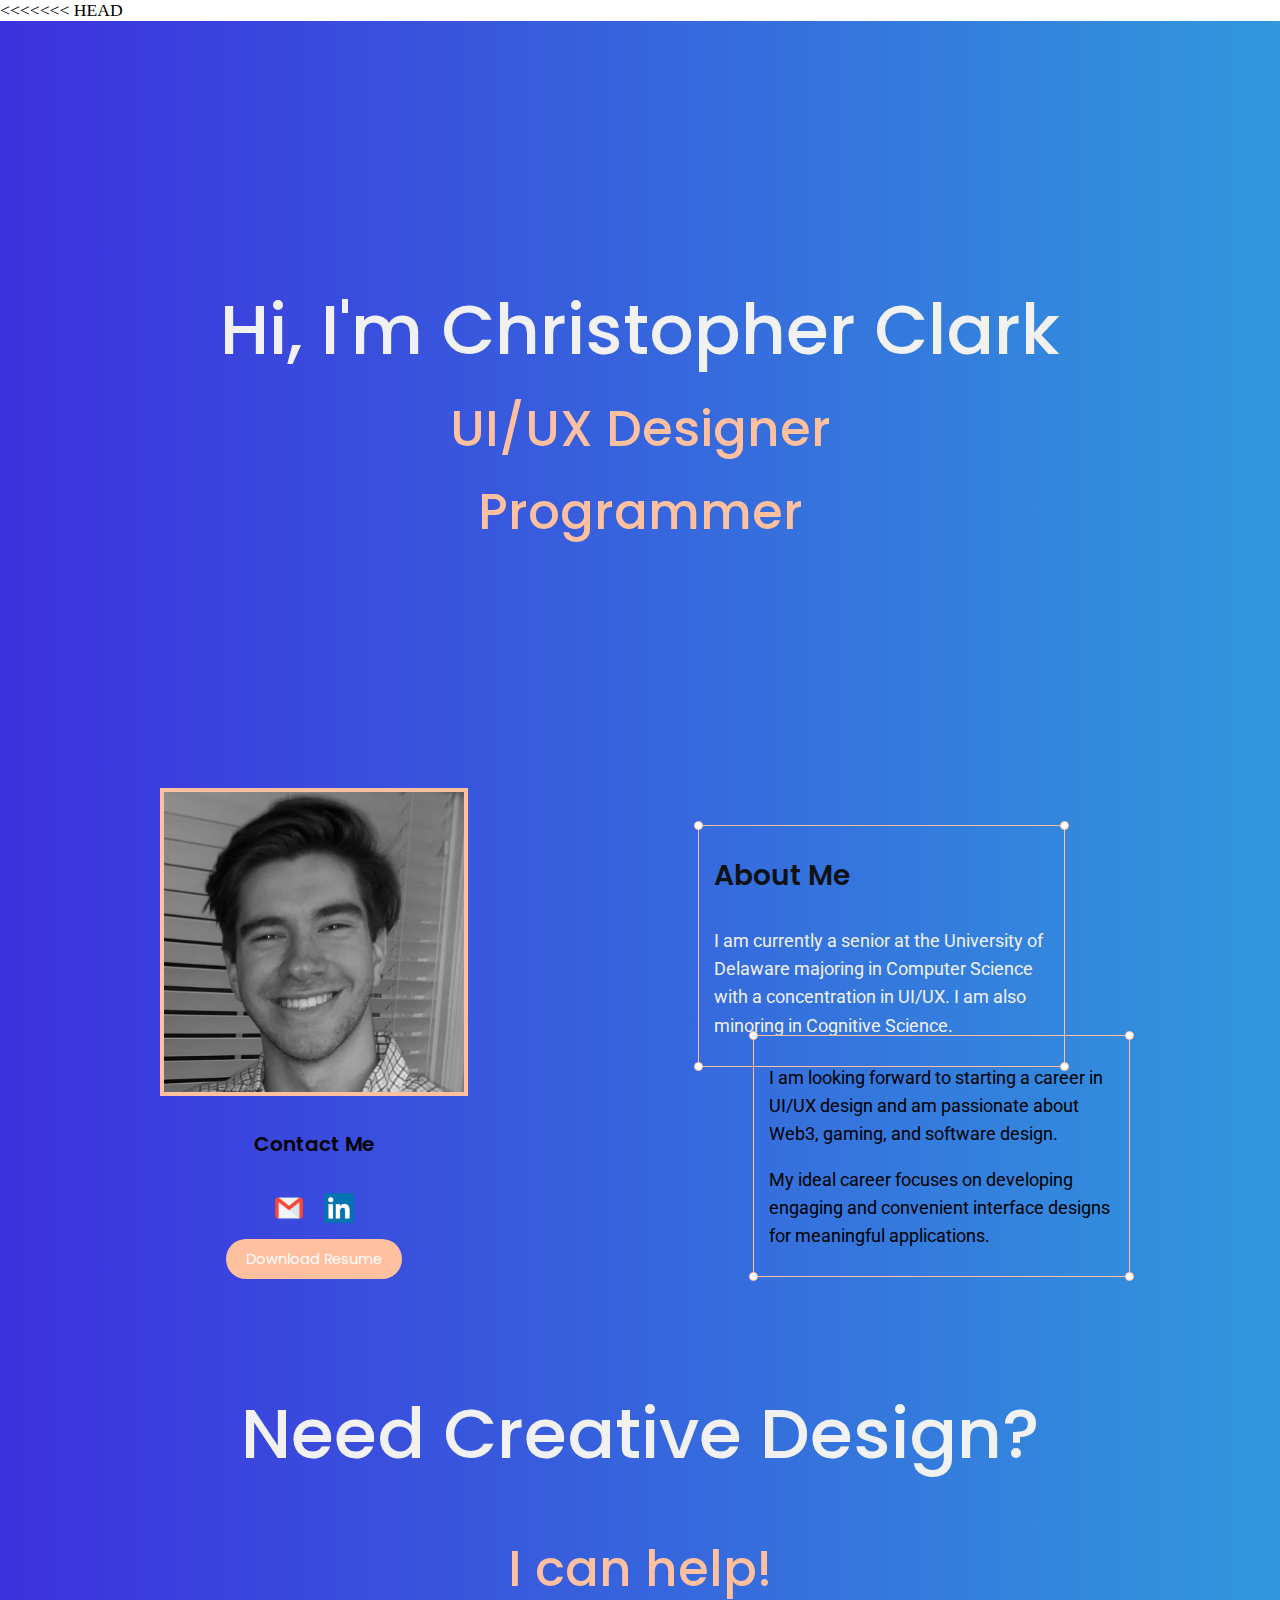
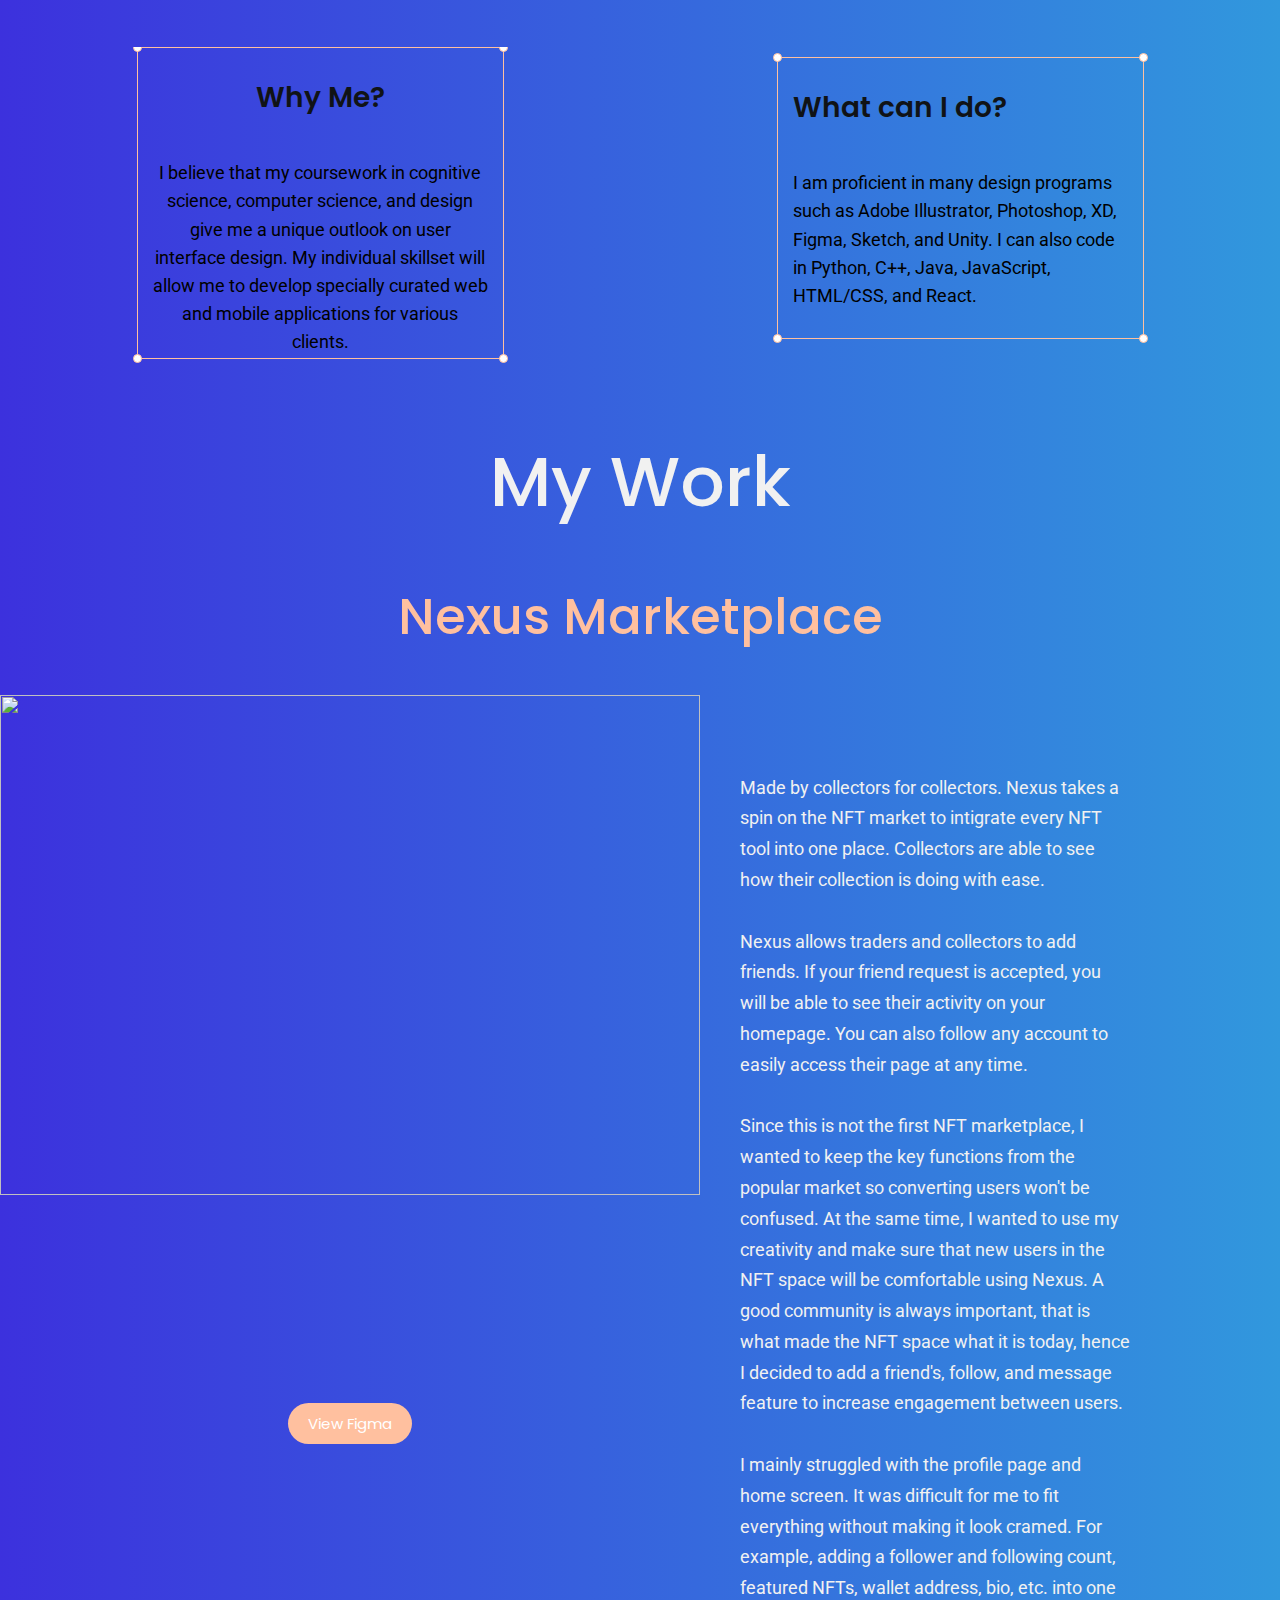
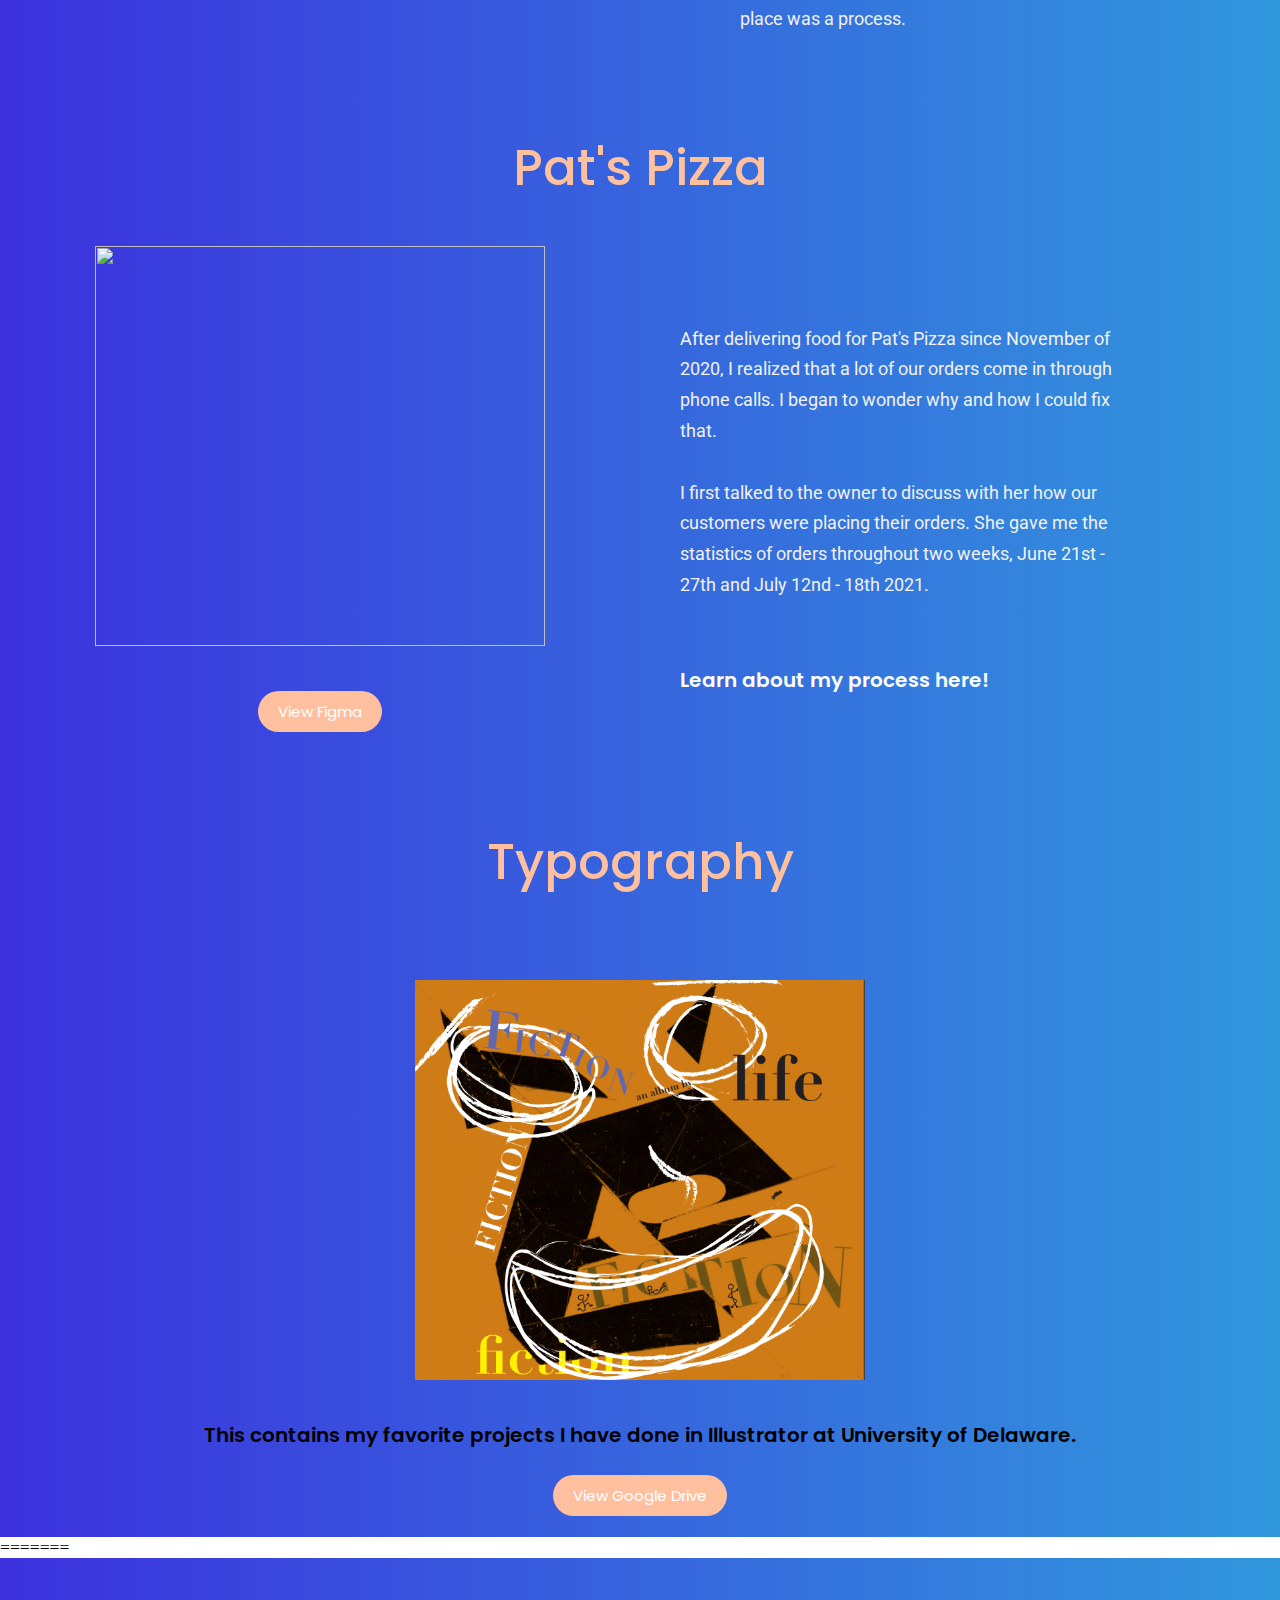
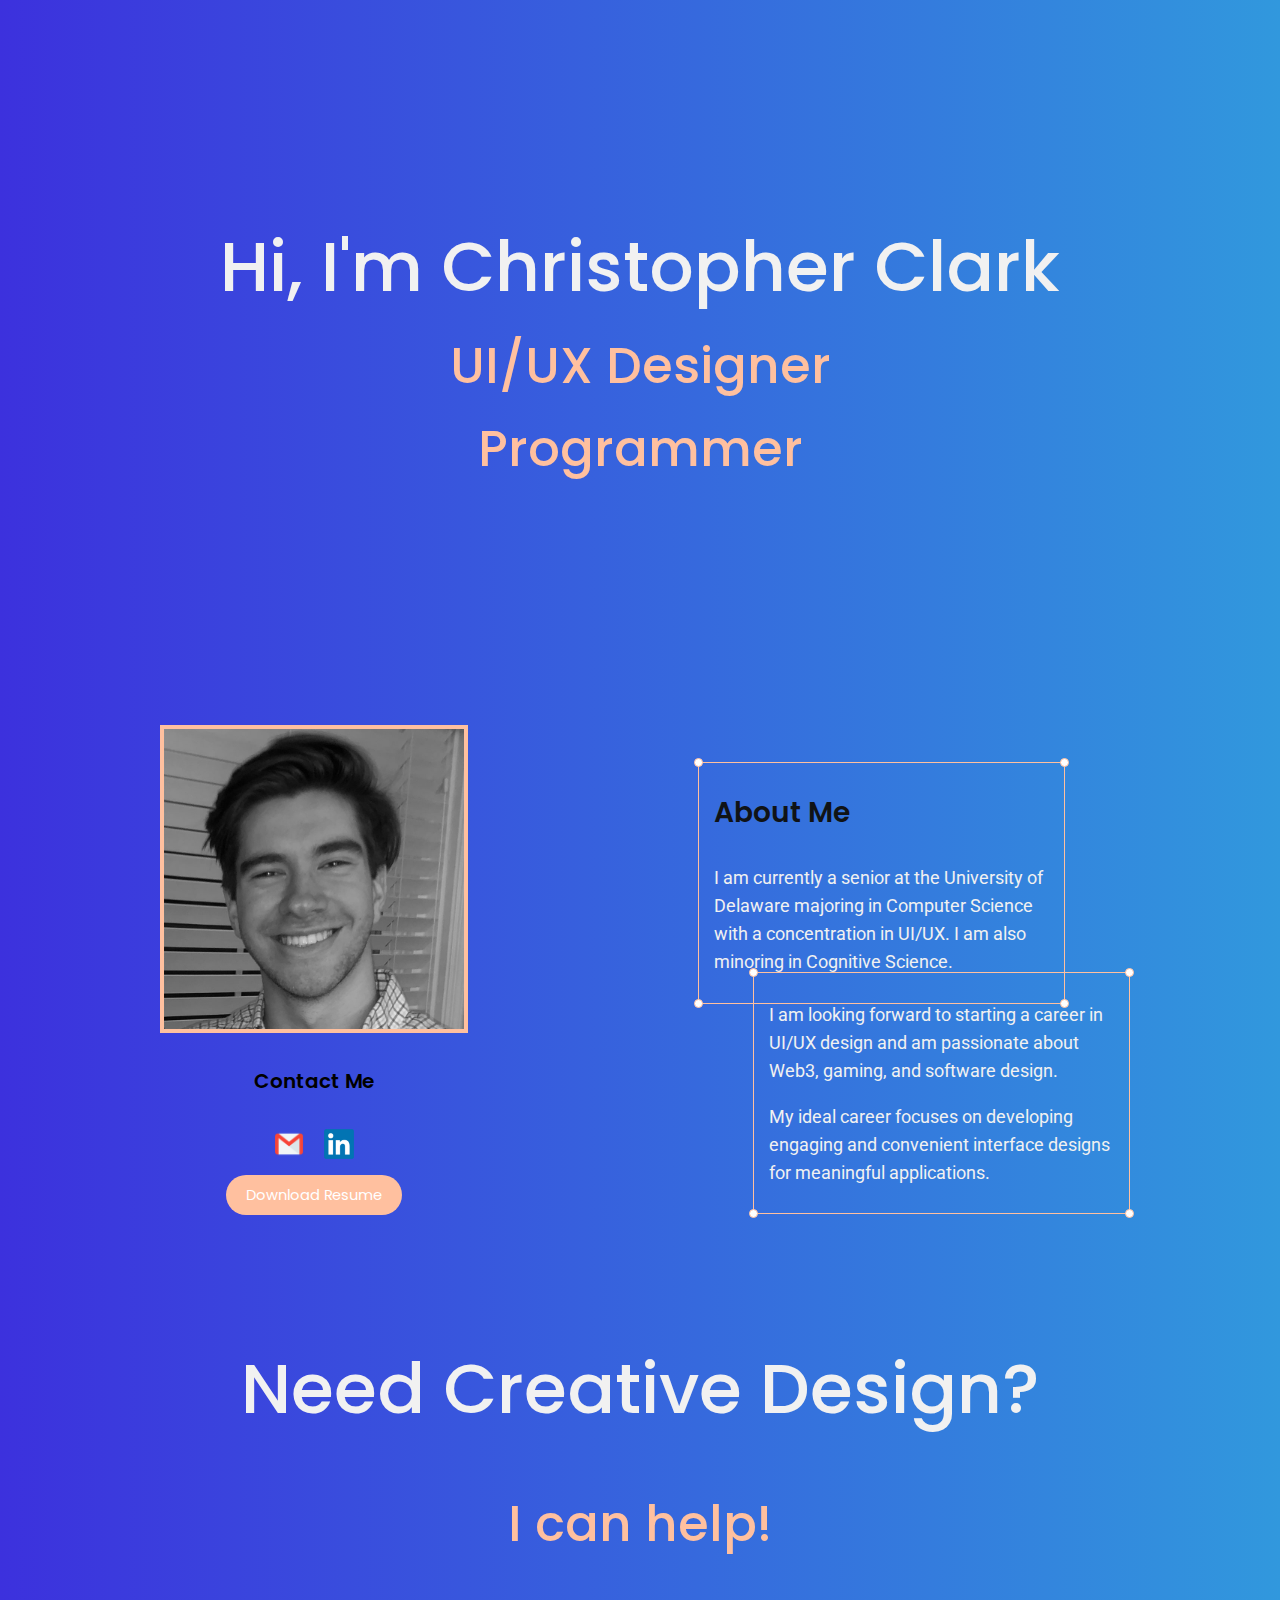
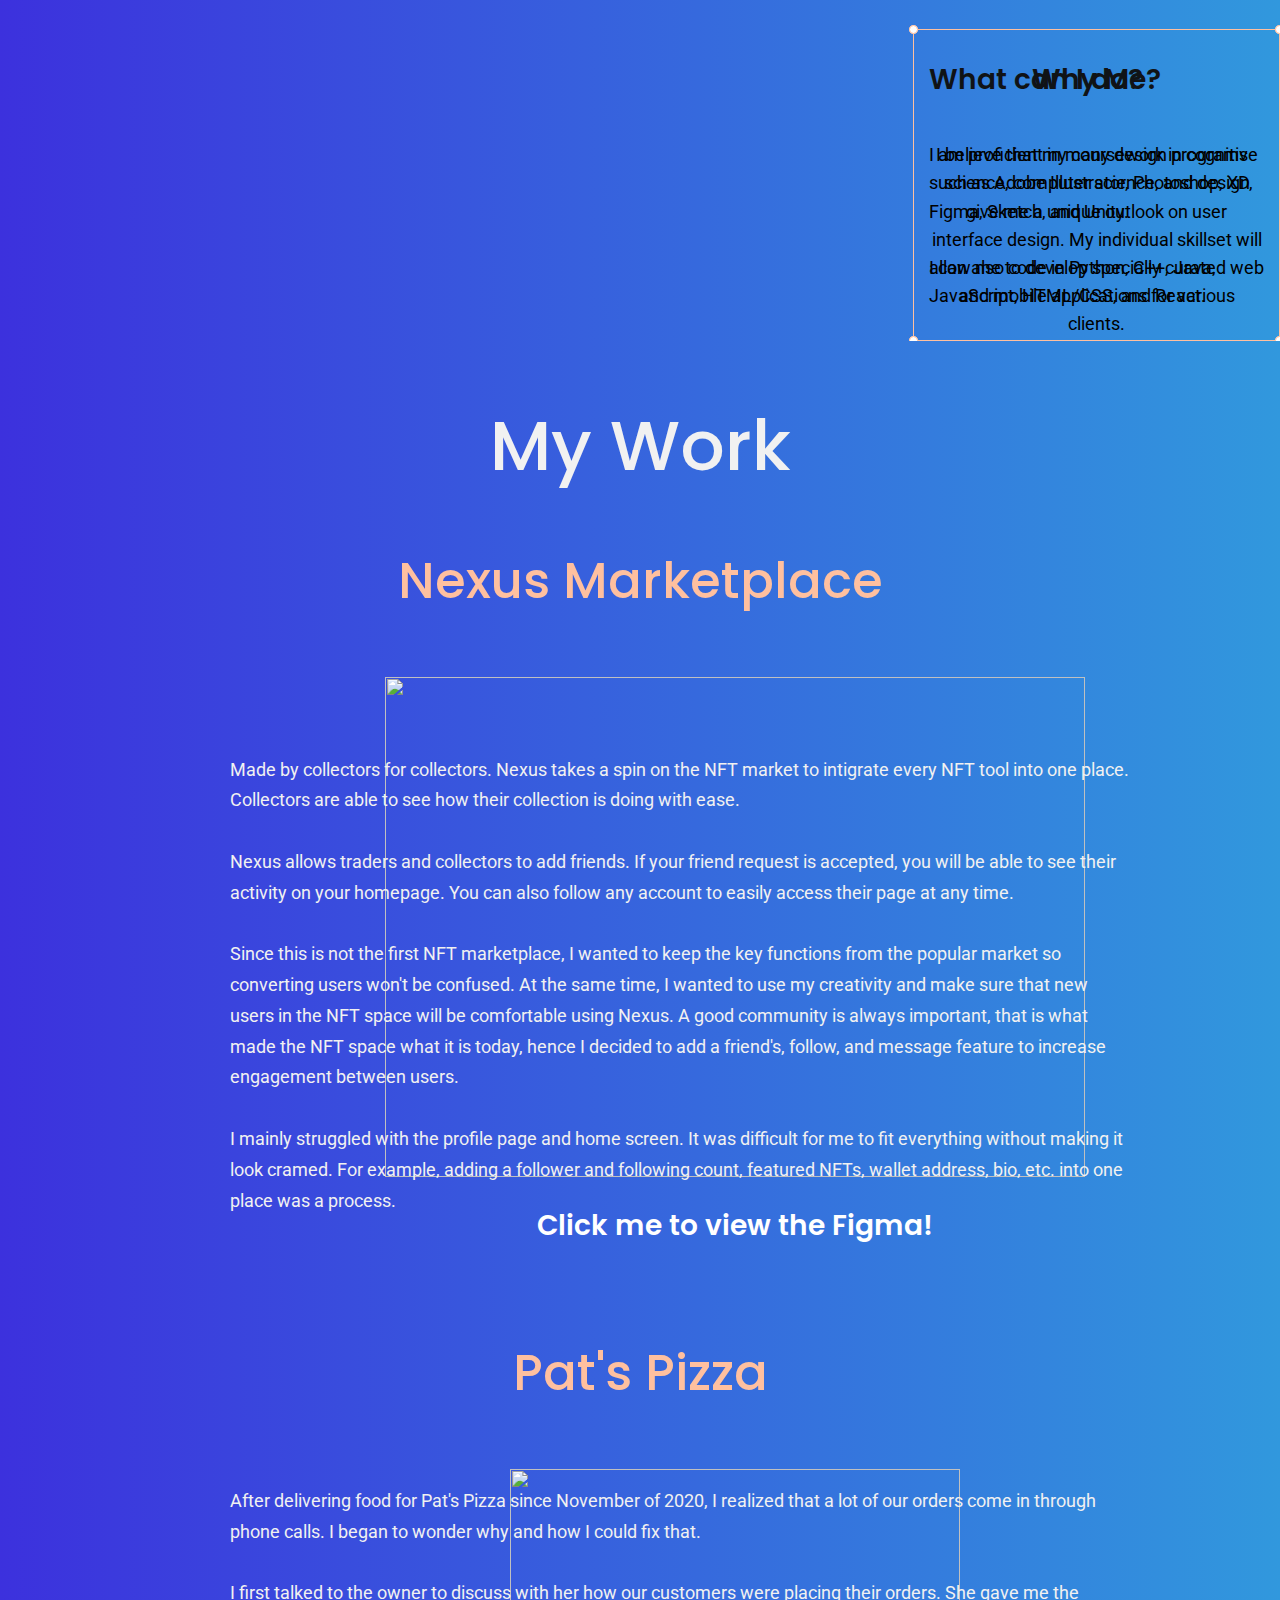
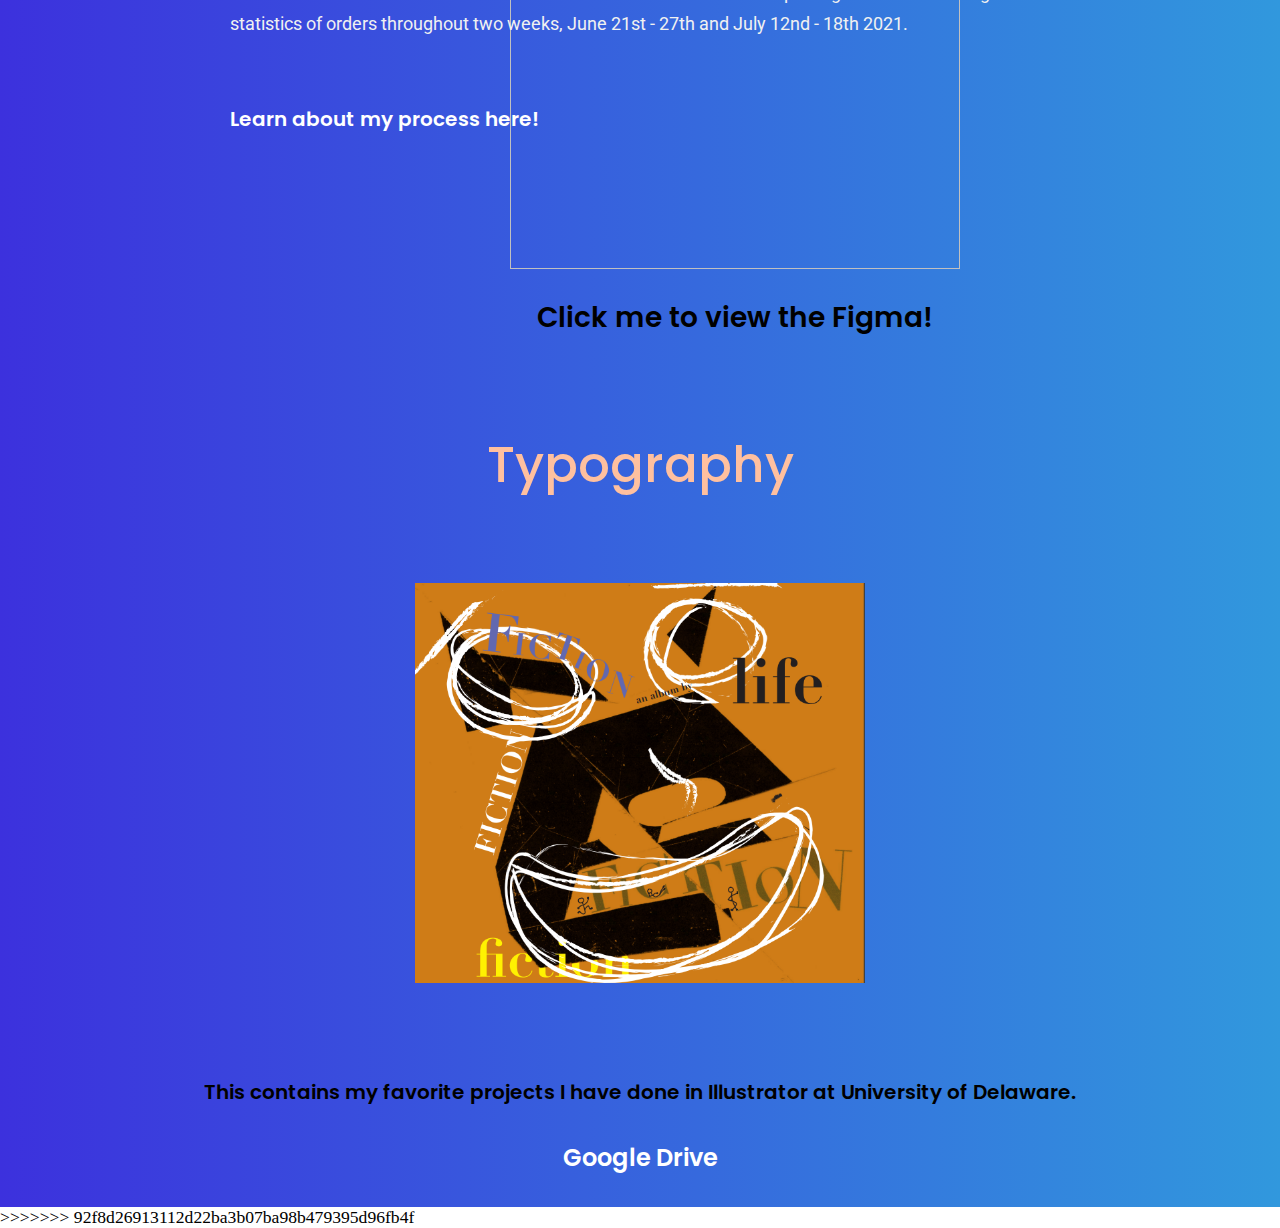
==== commit f4cb29ba: "Merge branch 'main' of https://github.com/Chrisark/chrisark.github.io into main" ====
--- a/index.html
+++ b/index.html
@@ -1,3 +1,4 @@
+<<<<<<< HEAD
 <!DOCTYPE html>
 <html style = "font-size: 110%">
 <head>
@@ -298,4 +299,312 @@
 
 
 </body>
+=======
+<!DOCTYPE html>
+<html style = "font-size: 110%">
+<head>
+    <title>Christopher Clark</title>
+    <meta name='viewport' content='width=device-width, initial-scale=1,
+    maximum-scale=1, minimum-scale=1'>
+
+    <link href="https://fonts.googleapis.com/css2?family=Roboto&display=swap" rel="stylesheet">
+    <link href="https://fonts.googleapis.com/css2?family=Acme&display=swap" rel="stylesheet">
+    <link href="https://fonts.googleapis.com/css2?family=Bangers&display=swap" rel="stylesheet">
+    <link href="https://fonts.googleapis.com/css2?family=Poppins:wght@600&display=swap" rel="stylesheet">
+
+    <link id = "theme-style" rel='stylesheet' type='text/css' media='screen' href="default.css">
+
+</head>
+<body>
+
+    <section class = "s3">
+        <div class = "main-container">
+            <div class = "chris">
+                <h1 style="color:rgb(251,249,243,0.8);">
+                    <span class = "chris-title">
+                        Hi, I'm Christopher Clark</span>
+                </h1>
+                <h2 style>
+                    <span class = "chris-title2">
+                        UI/UX Designer </h2>
+                <h2 style>
+                    <span class = "chris-title2">
+                        Programmer </h2> 
+            </div>
+        </div>
+    </section>
+    <section class="s1">
+        <div class="main-container">
+        <div class="intro-wrapper">
+            <div class = nav-wrapper>
+                <ul id = "navigation">
+                    
+
+                </ul>
+            </div>
+            <div class = "left-column" style = "justify-content: center;">
+                <img id="profile_pic" src = "images/chrisBW">
+                
+                <div class= "picture-contact" >
+                    <h5>Contact Me </h5>
+                                         
+                       <h3 style="display:inline"><a href = "mailto:chriscsclark@gmail.com">
+                        <img id="contact_logo" src="images/email.png"></a></h3>
+                       <li style="display:inline">&nbsp &nbsp</li>
+                       <li style="display:inline"><a href="https://www.linkedin.com/in/christopher-clark-8baa2320a/">
+                        <img id="contact_logo" src="images/LinkedIn_logo_initials.png"></a></li>
+                        <br>
+                   
+                   <br>
+                   <div class="btn">
+                    <a target="_blank" href="Clark_Resume.pdf">Download Resume</a>
+                   </div>
+                </div>
+            </div>
+            <div class = "right-column">
+
+                <ul>
+                    <li>
+                        <div id= "preview-shadow">
+                            <div id = "preview">
+                                <div id="corner-tl" class = "corner"></div>
+                                <div id="corner-tr" class = "corner"></div>
+                                <h3 style="color:#101316; padding-right: 15px;">About Me</h3>
+                                <p style="padding-right: 15px">I am currently a senior at the University of Delaware majoring
+                                    in Computer Science with a concentration in UI/UX. I am also
+                                    minoring in Cognitive Science.</p>
+                                <div id="corner-br" class = "corner"></div>
+                                <div id="corner-bl" class = "corner"></div>
+                            </div>
+                    </li>
+                    <li>
+                            <div id = "preview2" style="margin-top: 10px; margin-left: 85px">
+                                <div id="corner-tl" class = "corner"></div>
+                                <div id="corner-tr" class = "corner"></div>
+                                <p style="padding-top:10px"> 
+                                    I am looking forward to starting a career in UI/UX design and
+                                    am passionate about Web3, gaming, and software design.
+                                </p>
+                                <p>
+                                    My ideal career focuses on developing engaging and convenient
+                                    interface designs for meaningful applications.
+                                </p>
+                                <div id="corner-br" class = "corner"></div>
+                                <div id="corner-bl" class = "corner"></div>
+                            </div>
+                    </li>
+                </ul>
+                
+
+            </div>
+
+            </div>
+            
+    </section>
+
+    <section class = "s3">
+
+        <div class="main-container">
+            <div class="design-title">
+                <h1 style="color:rgb(251,249,243,0.8);">
+                    <span class = "chris-title">
+                        Need Creative Design?</span>
+                </h1>
+                <h2 style="color:rgb(251,249,243,0.8);">
+                    <span class = "chris-title2">
+                        I can help!</span>
+                </h2>
+
+            </div>
+            
+        </div>
+        
+
+    </section>
+    
+    <section class="s2">
+        <div class="main-container">
+            <div class="intro-wrapper">
+                <div class = nav-wrapper>
+                    <ul id = "navigation">
+                        
+    
+                    </ul>
+                </div>
+                <div class="about-me-left">
+                    <div id = "preview3" style="padding-bottom: 70px; margin-top: 10px">
+                        <div id="corner-tl" class = "corner"></div>
+                        <div id="corner-tr" class = "corner"></div>
+                        <h3 style="color:#101316; padding-right: 15px">Why Me?</h3>
+                        <p style="padding-right: 15px; padding-top: 10px">I believe that my coursework in cognitive science, computer
+                            science, and design give me a unique outlook on user interface design. My
+                            individual skillset will allow me to develop specially curated 
+                            web and mobile applications for various clients.</p>
+                        <div id="corner-br" class = "corner"></div>
+                        <div id="corner-bl" class = "corner"></div>
+                    </div>
+                </div>
+
+                <div class="about-me-right">
+                    <div id = "preview3" style="padding-bottom: 70px; margin-top: 10px">
+                        <div id="corner-tl" class = "corner"></div>
+                        <div id="corner-tr" class = "corner"></div>
+                        <h3 style="color:#101316; padding-right: 15px">What can I do?</h3>
+                            <p style="padding-right: 15px; padding-top: 10px">I am proficient in many design programs such as Adobe Illustrator, Photoshop, XD, Figma,
+                                Sketch, and Unity. <br> <br>
+                            I can also code in Python, C++, Java, JavaScript, HTML/CSS, and React.</p>
+                        <div id="corner-br" class = "corner"></div>
+                        <div id="corner-bl" class = "corner"></div>
+                    </div> 
+                </div>
+            </div>
+        </div>
+        
+    </section>
+
+    <section class = "s3">
+        <div class="main-container">
+            <div class="design-title">
+                <h1 style="color:rgb(251,249,243,0.8);">
+                    <span class = "chris-title">
+                       My Work</span>
+                </h1>
+                <h2 style="color:rgb(251,249,243,0.8);">
+                    <span class = "chris-title2">
+                       Nexus Marketplace</span>
+                </h2>
+            </div>
+        </div>
+    </section>
+
+    <section class="s2">
+        <div class="main-container"> 
+            <div class = "intro-wrapper">
+                <div class = nav-wrapper>
+                    <ul id = "navigation">
+                        
+    
+                    </ul>
+                </div>
+                <div class = "about-me-left">
+                    <a target="_blank" href = "https://www.figma.com/file/owqImut5IotQarWypegLxq/Untitled?node-id=110%3A312">
+                        <img id="nexus-left" src = "images/Nexus.png"> </a>
+                    <h3 style="text-align: center"><a target="_blank" href = "https://www.figma.com/file/owqImut5IotQarWypegLxq/Untitled?node-id=110%3A312">
+                    Click me to view the Figma!</a></h5>
+                </div>
+
+                <div class = "about-me-right">
+                    <ul style="line-height: 1.75em; padding-top: 60px">
+                        <li>Made by collectors for collectors. Nexus takes a spin on the NFT market to intigrate every
+                            NFT tool into one place. Collectors are able to see how their collection is doing with ease.
+                         </li>
+                            <br>
+                        <li>Nexus allows traders and collectors to add friends. If your friend request is accepted, you will be able to 
+                            see their activity on your homepage. You can also follow any account to easily access their page at any time. </li>
+                            <br>
+                        </li>
+                        <li> 
+                            Since this is not the first NFT marketplace, I wanted to keep the key functions from the popular market so converting users won't be confused.
+                            At the same time, I wanted to use my creativity and make sure that new users in the NFT space will be comfortable using Nexus. 
+                            A good community is always important, that is what made the NFT space what it is today, hence I decided to add a friend's, follow, 
+                            and message feature to increase engagement between users.
+                            
+                        </li>
+                        <br>
+                        <li>
+                            I mainly struggled with the profile page and home screen. It was difficult for me to fit everything
+                            without making it look cramed. For example, adding a follower and following count, featured NFTs, wallet address, bio, etc.
+                            into one place was a process.
+                        </li>   
+                    </ul>
+                </div>
+            </div>
+        </div>
+    </section>
+
+    
+    <section class = "s3">
+        <div class="main-container">
+            <div class="design-title">
+                <h2 style="color:rgb(251,249,243,0.8);">
+                    <span class = "chris-title2">
+                       Pat's Pizza</span>
+                </h2>
+            </div>
+        </div>
+    </section>
+
+    <section class="s1">
+        <div class="main-container"> 
+            <div class = "intro-wrapper">
+                <div class = nav-wrapper>
+                    <ul id = "navigation">
+                        
+    
+                    </ul>
+                </div>
+                <div class = "about-me-left">
+                    
+                        <a target="_blank" href = "https://www.figma.com/file/FeQlaErhM6NYKztjb7t8gn/Pats-Pizza?node-id=4%3A14">
+                            <img id="pats-left" src = "images/Pats-Pizza.png"> </a>
+                    
+                    <h3 style="text-align: center;">Click me to view the Figma!</h5>
+                </div>
+
+                <div class = "about-me-right">
+                    <ul style="line-height: 1.75em">
+                        <li>After delivering food for Pat's Pizza since November of 2020, 
+                            I realized that a lot of our orders come in through phone calls. 
+                            I began to wonder why and how I could fix that. </li>
+                            <br>
+                        <li>I first talked to the owner to discuss with her 
+                            how our customers were placing their orders. She gave me the statistics 
+                            of orders throughout two weeks, June 21st - 27th and July 12nd - 18th 2021. </li>
+                            <br>
+                        <li> 
+                            <h5>
+                                <a href = "pats_pizza.html"> Learn about my process here! </a>
+                            </h5>
+                        </li>   
+                    </ul>
+                </div>
+            </div>
+        </div>
+    </section>
+
+    <section class = "s3">
+        <div class="main-container">
+            <div class="design-title">
+                <h2 style="color:#FFC09F;">Typography</h2>
+            </div>
+        </div>
+    </section>
+
+    <section class="s1">
+        <div class="main-container"> 
+            <div class = "about-wrapper">
+                <div class = "pats">
+                    <h2>
+                        <a target="_blank" href = "https://drive.google.com/drive/folders/1bZMPbNeRnG-cM9yiUimgBQuSNKgO02Ef?usp=sharing">
+                            <img id="typography" src = "images/fiction.png"> </a>
+                    </h2>
+                    
+                    <br>
+                    <h5>
+                        This contains my favorite projects I have done in Illustrator at University of Delaware.
+                    </h5>
+                    <h4>
+                        <a target="_blank" href = "https://drive.google.com/drive/folders/1bZMPbNeRnG-cM9yiUimgBQuSNKgO02Ef?usp=sharing">
+                        Google Drive </a>
+                        </h4>                            
+                         
+                    
+                </div>
+            </div>
+        </div>
+    </section>
+
+
+</body>
+>>>>>>> 92f8d26913112d22ba3b07ba98b479395d96fb4f
 </html>--- a/default.css
+++ b/default.css
@@ -1,3 +1,4 @@
+<<<<<<< HEAD
 :root{
     --mainColor:#101316;
     --secondaryColor:#101316;
@@ -591,4 +592,574 @@
         padding-right: 40px;
     }
   
+=======
+:root{
+    --mainColor:#101316;
+    --secondaryColor:#101316;
+    --titleColor:rgb(241, 241, 241);
+
+    --borderColor:#c1c1c1;
+
+    --mainText:rgb(241, 241, 241);
+    --secondaryText:#4b5156;
+
+    --themeDotBorder:#24292e;
+
+    --previewBG:rgb(251,249,243,0.8);
+    --previewShadow:#d6e9f0;
+}
+
+html, body{
+    padding: 0;
+    margin: 0;
+    overflow-x: hidden;
+}
+
+h3, h4, h5, h6, strong{
+    color: var(--mainText);
+    font-family: 'Poppins', sans-serif;   
+    font-weight: 600;
+}
+
+
+section{
+    overflow-x: hidden;
+}
+
+h6{
+    line-height: 1px;
+    
+}
+
+.chris{
+    display: grid;
+    min-height: 43em;
+    text-align: center;
+    align-content: center;
+    line-height: 3px;
+    font-weight: 800;
+}
+
+.chris-pizza{
+    display: grid;
+    min-height: 30em;
+    align-content: center;
+    line-height: 3px;
+    font-weight: 800;
+}
+
+#pie_chart{
+    display: grid;
+    align-content: center;
+    width: 1000px;
+    padding-right: 100px;
+    padding-top: 50px;
+}
+
+#affinity{
+    align-items: flex-start;
+    width: 1500px;
+    padding-top: 50px;
+    margin-right: 500px;
+}
+
+.return-home{
+    display:grid;
+    min-height: 1em;
+}
+
+.design-title{
+    font-family: 'Poppins', sans-serif;   
+    display:grid;
+    text-align:center;
+    margin-top: 40px;
+    padding-bottom: 50px;
+
+}
+
+.chris-title{
+    color:rgb(241, 241, 241);
+    font-family: 'Poppins', sans-serif;
+}
+
+.chris-title2{
+    color:#FFC09F;
+    font-family: 'Poppins', sans-serif;
+}
+
+h2, span{
+    font-family: 'Poppins', sans-serif;
+    font-weight: 500;
+}
+
+li{
+    color: rgb(241, 241, 241);
+    font-family: 'Roboto', sans-serif;
+    list-style: none;
+}
+
+p, input, label, input, textarea{
+    color: var(--secondaryText);
+    font-family: 'Roboto', sans-serif;
+}
+
+/* removing underline from links */
+
+
+
+
+/* removing bullets from list */
+ul{
+    list-style: none;
+}
+
+a{
+    text-decoration: none;
+    color:#fff;
+    
+}
+
+h1 {font-size: 70px; line-height: 75px;}
+h2 {font-size: 50px;}
+h3 {font-size: 28px;}
+h4 {font-size: 24px; line-height: 35px;}
+h5 {font-size: 20px;}
+h6 {font-size: 16px;}
+
+.s1{
+    background-image:linear-gradient(to right,#3c31dd,#3198dd) ;
+    overflow: auto;
+    min-height: 300px;
+    
+}
+
+.s2{
+    background-image:linear-gradient(to right,#3c31dd,#3198dd) ;
+    overflow: auto;
+}
+
+.s3{
+    background-image:linear-gradient(to right,#3c31dd,#3198dd) ;
+    color:rgb(251,249,243,0.8);
+    overflow: auto;
+    
+}
+
+.s4{
+    background-image:linear-gradient(to right,#3c31dd,#3198dd) ;
+    color:rgb(251,249,243,0.8);
+    overflow: auto;
+    
+}
+
+.main-container{
+    width: 100%;
+    margin: 0 auto;
+}
+
+.greeting-wrapper{
+    
+    display: grid;
+    min-height: 50em;
+    text-align: center;
+    align-content: center;
+    line-height: 3px;
+    padding-bottom: 40px;
+}
+
+
+
+.intro-wrapper{
+    display: grid;
+    grid-template-columns: 1fr 1fr;
+    grid-template-areas:
+        'left-column right-column'
+    ;
+}
+
+/* .intro-curve {
+    position: absolute;
+    bottom: 0;
+    left: 0;
+    width: 100%;
+    overflow: hidden;
+    line-height: 0;
+}
+
+.intro-curve svg {
+    position: relative;
+    display: block;
+    width: calc(112% + 1.3px);
+    height: 70px;
+}
+
+.intro-curve .shape-fill {
+    fill: #101316;
+} */
+
+#contact_logo{
+    height: 30px;
+    width: 30px;
+    object-fit: cover;
+}
+
+.left-column{
+    grid-area: left-column;
+    display:grid;
+    justify-content: center;
+}
+
+#profile_pic{
+    display: block;
+    margin:0 auto;
+    height: 300px;
+    width: 300px;
+    margin-top: 10px;
+    
+    border:4px solid #FFC09F;
+    justify-content: center;
+
+}
+
+.picture-contact{
+    text-align:center;
+    margin-bottom: 60px;
+}
+
+
+
+.btn a:link, a:visited{
+    width: 300px;
+    height: 50px;
+    background-color: #FFC09F;
+    border:none;
+    border-radius: 30px;
+    font-family: 'Poppins', sans-serif;
+    font-size: smaller;
+    padding: 10px 20px;
+}
+
+
+.btn a:hover, a:active{
+    background-color: #fff;
+    color:#FFC09F;
+    border:2px solid #FFC09F;
+}
+
+
+.right-column{
+    grid-area: right-column;
+    display: grid;
+    justify-content: center;
+    position: relative;
+
+}
+
+#preview-shadow{
+    background-color: var(--previewShadow);
+    width: 300px;
+    height: 200px;
+    padding-left: 30px;
+    padding-top: 30px;
+}
+
+#preview{
+    width:350px;
+    height: 240px;
+    border: 1.5px solid #FFC09F;
+    background-color: var(--previewBG);
+    padding-left: 15px;
+    position: relative;
+    line-height: 1.6;
+    
+}
+
+#preview3{
+    width:350px;
+    height: 240px;
+    border: 1.5px solid #FFC09F;
+    background-color: var(--previewBG);
+    padding-left: 15px;
+    position: relative;
+    line-height: 1.6;
+    
+}
+
+
+#preview2{
+    width:350px;
+    height: 240px;
+    border: 1.5px solid #FFC09F;
+    background-color: var(--previewBG);
+    padding-left: 15px;
+    padding-right: 10px;
+    position: relative;
+    line-height: 1.6;
+    margin-top: 10px;
+}
+
+.corner{
+    width: 7px;
+    height: 7px;
+    border-radius: 50%;
+    border: 1.5px solid #FFC09F;
+    background-color: #fff; 
+    position: absolute;
+}
+
+#corner-tl{
+    top: -5px;
+    left: -5px;
+
+}
+
+#corner-tr{
+    top: -5px;
+    right: -5px;
+    
+}
+
+#corner-br{
+    bottom: -5px;
+    right: -5px;
+    
+}
+
+#corner-bl{
+    bottom: -5px;
+    left: -5px;
+    
+}
+
+/* .about-wrapper{
+    display: grid;
+    grid-template-columns: repeat(auto-fit, minmax(320px, 1fr));
+    padding-bottom: 50px;
+    gap:100px;
+} */
+
+.about-me-left{
+    grid-area: left-column;
+    display: grid;
+    justify-content: center;
+}
+
+.about-me-right{
+    grid-area: right-column;
+    display: grid;
+    justify-content: center;
+    text-align: left;
+}
+
+.projects{
+    border-radius: 30px;
+    text-align: center;
+    background: rgba(153, 121, 240, 0.973);
+}
+
+#skills{
+    margin-left: 60px;
+    margin-bottom: 20px;
+    display: flex;
+    justify-content: space-evenly;
+    padding-right: 100px;
+    
+}
+
+#work{
+    display: flex;
+    justify-content: space-evenly;
+    padding-right: 30px;
+}
+
+.pats{
+    text-align: center;
+}
+
+.nexus{
+    text-align: center;
+    padding-right: 100px;
+}
+
+#pats-left{
+    width: 450px;
+    height: 400px;
+    object-fit: cover;
+}
+
+#typography {
+    width: 450px;
+    height: 400px;
+    object-fit: cover;
+}
+
+#nexus-left{
+    width: 700px;
+    height: 500px;
+}
+
+.pats-right{
+    display:grid;
+}
+
+@media screen {
+    
+}
+
+@media screen and (max-width: 1200px) {
+    .intro-wrapper{
+        
+            display: grid;
+            grid-template-columns: 1fr;
+            grid-template-areas: 
+                'nav-wrapper'
+                'left-column'
+                'right-column'
+            ;
+            justify-content: center;
+            width:100%;
+    }
+
+    .left-column{
+        justify-content: center;
+        
+    }
+    .chris{
+        justify-content: center;
+    }
+
+    .about-wrapper{
+        display: grid;
+        grid-template-columns: 1fr;
+        grid-template-areas: 
+            'about-me-left'
+            'about-me-right'
+        ;
+        width: 100%;
+        height: 100%;
+    }
+
+    
+
+    .about-me-left{
+        justify-content: center;
+        width:100%;
+    }
+
+    .about-me-right{
+        align-items: center;
+        justify-content: center;
+    }
+
+    #profile_pic{
+        justify-content: center;
+    }
+
+    .s1{
+        width:100%;
+    }
+}
+
+@media screen and (max-width: 750px){
+
+    #pats-left{
+        width:70%;
+        height:auto;
+        margin-left: 70px;
+    }
+    
+    #nexus-left{
+        width:65%;
+        height:auto;
+        margin-left: 10px;
+    }
+
+    .about-me-left{
+        max-width:90%;
+        height:auto;
+    }
+}
+
+@media screen and (max-width: 520px){
+
+    .chris{
+        font-size: 10px;
+    }
+
+    .chris-title{
+        font-size: 40px;
+    }
+
+    .chris-title2{
+        font-size: 35px;
+        line-height: 1em;
+    }
+
+    .preview{
+        width:8%;
+        height:100%;
+    }
+
+    .right-column{
+        justify-content: center;
+        font-size: 100%;
+        
+    }
+
+    #preview2{
+        margin-right:50px;
+    }
+
+    .s1{
+        width:100%;
+    }
+
+    #preview-shadow{
+        width:250px;
+        height:200px;
+    }
+
+    #preview{
+        font-size: 14px;
+        width:250px;
+        height: 200px;
+    }
+
+    h3{
+        font-size:20px;
+    }
+
+    #preview2{
+        font-size: 14px;
+        padding-right: 20px;
+        height: 200px;
+        width: 250px;
+    }
+
+    #preview3{
+        width: 300px;
+        height: 175px;
+
+    }
+
+    .about-me-left{
+        font-size: 14px;
+    }
+
+    .about-me-right{
+        font-size: 14px;
+    }
+
+    #typography{
+        width:90%;
+        height: 90%;
+
+    }
+
+    #nexus-left{
+        width: 100%;
+        height: 100%;
+    }
+  
+>>>>>>> 92f8d26913112d22ba3b07ba98b479395d96fb4f
 }--- a/default.css
+++ b/default.css
@@ -1,3 +1,4 @@
+<<<<<<< HEAD
 :root{
     --mainColor:#101316;
     --secondaryColor:#101316;
@@ -591,4 +592,574 @@
         padding-right: 40px;
     }
   
+=======
+:root{
+    --mainColor:#101316;
+    --secondaryColor:#101316;
+    --titleColor:rgb(241, 241, 241);
+
+    --borderColor:#c1c1c1;
+
+    --mainText:rgb(241, 241, 241);
+    --secondaryText:#4b5156;
+
+    --themeDotBorder:#24292e;
+
+    --previewBG:rgb(251,249,243,0.8);
+    --previewShadow:#d6e9f0;
+}
+
+html, body{
+    padding: 0;
+    margin: 0;
+    overflow-x: hidden;
+}
+
+h3, h4, h5, h6, strong{
+    color: var(--mainText);
+    font-family: 'Poppins', sans-serif;   
+    font-weight: 600;
+}
+
+
+section{
+    overflow-x: hidden;
+}
+
+h6{
+    line-height: 1px;
+    
+}
+
+.chris{
+    display: grid;
+    min-height: 43em;
+    text-align: center;
+    align-content: center;
+    line-height: 3px;
+    font-weight: 800;
+}
+
+.chris-pizza{
+    display: grid;
+    min-height: 30em;
+    align-content: center;
+    line-height: 3px;
+    font-weight: 800;
+}
+
+#pie_chart{
+    display: grid;
+    align-content: center;
+    width: 1000px;
+    padding-right: 100px;
+    padding-top: 50px;
+}
+
+#affinity{
+    align-items: flex-start;
+    width: 1500px;
+    padding-top: 50px;
+    margin-right: 500px;
+}
+
+.return-home{
+    display:grid;
+    min-height: 1em;
+}
+
+.design-title{
+    font-family: 'Poppins', sans-serif;   
+    display:grid;
+    text-align:center;
+    margin-top: 40px;
+    padding-bottom: 50px;
+
+}
+
+.chris-title{
+    color:rgb(241, 241, 241);
+    font-family: 'Poppins', sans-serif;
+}
+
+.chris-title2{
+    color:#FFC09F;
+    font-family: 'Poppins', sans-serif;
+}
+
+h2, span{
+    font-family: 'Poppins', sans-serif;
+    font-weight: 500;
+}
+
+li{
+    color: rgb(241, 241, 241);
+    font-family: 'Roboto', sans-serif;
+    list-style: none;
+}
+
+p, input, label, input, textarea{
+    color: var(--secondaryText);
+    font-family: 'Roboto', sans-serif;
+}
+
+/* removing underline from links */
+
+
+
+
+/* removing bullets from list */
+ul{
+    list-style: none;
+}
+
+a{
+    text-decoration: none;
+    color:#fff;
+    
+}
+
+h1 {font-size: 70px; line-height: 75px;}
+h2 {font-size: 50px;}
+h3 {font-size: 28px;}
+h4 {font-size: 24px; line-height: 35px;}
+h5 {font-size: 20px;}
+h6 {font-size: 16px;}
+
+.s1{
+    background-image:linear-gradient(to right,#3c31dd,#3198dd) ;
+    overflow: auto;
+    min-height: 300px;
+    
+}
+
+.s2{
+    background-image:linear-gradient(to right,#3c31dd,#3198dd) ;
+    overflow: auto;
+}
+
+.s3{
+    background-image:linear-gradient(to right,#3c31dd,#3198dd) ;
+    color:rgb(251,249,243,0.8);
+    overflow: auto;
+    
+}
+
+.s4{
+    background-image:linear-gradient(to right,#3c31dd,#3198dd) ;
+    color:rgb(251,249,243,0.8);
+    overflow: auto;
+    
+}
+
+.main-container{
+    width: 100%;
+    margin: 0 auto;
+}
+
+.greeting-wrapper{
+    
+    display: grid;
+    min-height: 50em;
+    text-align: center;
+    align-content: center;
+    line-height: 3px;
+    padding-bottom: 40px;
+}
+
+
+
+.intro-wrapper{
+    display: grid;
+    grid-template-columns: 1fr 1fr;
+    grid-template-areas:
+        'left-column right-column'
+    ;
+}
+
+/* .intro-curve {
+    position: absolute;
+    bottom: 0;
+    left: 0;
+    width: 100%;
+    overflow: hidden;
+    line-height: 0;
+}
+
+.intro-curve svg {
+    position: relative;
+    display: block;
+    width: calc(112% + 1.3px);
+    height: 70px;
+}
+
+.intro-curve .shape-fill {
+    fill: #101316;
+} */
+
+#contact_logo{
+    height: 30px;
+    width: 30px;
+    object-fit: cover;
+}
+
+.left-column{
+    grid-area: left-column;
+    display:grid;
+    justify-content: center;
+}
+
+#profile_pic{
+    display: block;
+    margin:0 auto;
+    height: 300px;
+    width: 300px;
+    margin-top: 10px;
+    
+    border:4px solid #FFC09F;
+    justify-content: center;
+
+}
+
+.picture-contact{
+    text-align:center;
+    margin-bottom: 60px;
+}
+
+
+
+.btn a:link, a:visited{
+    width: 300px;
+    height: 50px;
+    background-color: #FFC09F;
+    border:none;
+    border-radius: 30px;
+    font-family: 'Poppins', sans-serif;
+    font-size: smaller;
+    padding: 10px 20px;
+}
+
+
+.btn a:hover, a:active{
+    background-color: #fff;
+    color:#FFC09F;
+    border:2px solid #FFC09F;
+}
+
+
+.right-column{
+    grid-area: right-column;
+    display: grid;
+    justify-content: center;
+    position: relative;
+
+}
+
+#preview-shadow{
+    background-color: var(--previewShadow);
+    width: 300px;
+    height: 200px;
+    padding-left: 30px;
+    padding-top: 30px;
+}
+
+#preview{
+    width:350px;
+    height: 240px;
+    border: 1.5px solid #FFC09F;
+    background-color: var(--previewBG);
+    padding-left: 15px;
+    position: relative;
+    line-height: 1.6;
+    
+}
+
+#preview3{
+    width:350px;
+    height: 240px;
+    border: 1.5px solid #FFC09F;
+    background-color: var(--previewBG);
+    padding-left: 15px;
+    position: relative;
+    line-height: 1.6;
+    
+}
+
+
+#preview2{
+    width:350px;
+    height: 240px;
+    border: 1.5px solid #FFC09F;
+    background-color: var(--previewBG);
+    padding-left: 15px;
+    padding-right: 10px;
+    position: relative;
+    line-height: 1.6;
+    margin-top: 10px;
+}
+
+.corner{
+    width: 7px;
+    height: 7px;
+    border-radius: 50%;
+    border: 1.5px solid #FFC09F;
+    background-color: #fff; 
+    position: absolute;
+}
+
+#corner-tl{
+    top: -5px;
+    left: -5px;
+
+}
+
+#corner-tr{
+    top: -5px;
+    right: -5px;
+    
+}
+
+#corner-br{
+    bottom: -5px;
+    right: -5px;
+    
+}
+
+#corner-bl{
+    bottom: -5px;
+    left: -5px;
+    
+}
+
+/* .about-wrapper{
+    display: grid;
+    grid-template-columns: repeat(auto-fit, minmax(320px, 1fr));
+    padding-bottom: 50px;
+    gap:100px;
+} */
+
+.about-me-left{
+    grid-area: left-column;
+    display: grid;
+    justify-content: center;
+}
+
+.about-me-right{
+    grid-area: right-column;
+    display: grid;
+    justify-content: center;
+    text-align: left;
+}
+
+.projects{
+    border-radius: 30px;
+    text-align: center;
+    background: rgba(153, 121, 240, 0.973);
+}
+
+#skills{
+    margin-left: 60px;
+    margin-bottom: 20px;
+    display: flex;
+    justify-content: space-evenly;
+    padding-right: 100px;
+    
+}
+
+#work{
+    display: flex;
+    justify-content: space-evenly;
+    padding-right: 30px;
+}
+
+.pats{
+    text-align: center;
+}
+
+.nexus{
+    text-align: center;
+    padding-right: 100px;
+}
+
+#pats-left{
+    width: 450px;
+    height: 400px;
+    object-fit: cover;
+}
+
+#typography {
+    width: 450px;
+    height: 400px;
+    object-fit: cover;
+}
+
+#nexus-left{
+    width: 700px;
+    height: 500px;
+}
+
+.pats-right{
+    display:grid;
+}
+
+@media screen {
+    
+}
+
+@media screen and (max-width: 1200px) {
+    .intro-wrapper{
+        
+            display: grid;
+            grid-template-columns: 1fr;
+            grid-template-areas: 
+                'nav-wrapper'
+                'left-column'
+                'right-column'
+            ;
+            justify-content: center;
+            width:100%;
+    }
+
+    .left-column{
+        justify-content: center;
+        
+    }
+    .chris{
+        justify-content: center;
+    }
+
+    .about-wrapper{
+        display: grid;
+        grid-template-columns: 1fr;
+        grid-template-areas: 
+            'about-me-left'
+            'about-me-right'
+        ;
+        width: 100%;
+        height: 100%;
+    }
+
+    
+
+    .about-me-left{
+        justify-content: center;
+        width:100%;
+    }
+
+    .about-me-right{
+        align-items: center;
+        justify-content: center;
+    }
+
+    #profile_pic{
+        justify-content: center;
+    }
+
+    .s1{
+        width:100%;
+    }
+}
+
+@media screen and (max-width: 750px){
+
+    #pats-left{
+        width:70%;
+        height:auto;
+        margin-left: 70px;
+    }
+    
+    #nexus-left{
+        width:65%;
+        height:auto;
+        margin-left: 10px;
+    }
+
+    .about-me-left{
+        max-width:90%;
+        height:auto;
+    }
+}
+
+@media screen and (max-width: 520px){
+
+    .chris{
+        font-size: 10px;
+    }
+
+    .chris-title{
+        font-size: 40px;
+    }
+
+    .chris-title2{
+        font-size: 35px;
+        line-height: 1em;
+    }
+
+    .preview{
+        width:8%;
+        height:100%;
+    }
+
+    .right-column{
+        justify-content: center;
+        font-size: 100%;
+        
+    }
+
+    #preview2{
+        margin-right:50px;
+    }
+
+    .s1{
+        width:100%;
+    }
+
+    #preview-shadow{
+        width:250px;
+        height:200px;
+    }
+
+    #preview{
+        font-size: 14px;
+        width:250px;
+        height: 200px;
+    }
+
+    h3{
+        font-size:20px;
+    }
+
+    #preview2{
+        font-size: 14px;
+        padding-right: 20px;
+        height: 200px;
+        width: 250px;
+    }
+
+    #preview3{
+        width: 300px;
+        height: 175px;
+
+    }
+
+    .about-me-left{
+        font-size: 14px;
+    }
+
+    .about-me-right{
+        font-size: 14px;
+    }
+
+    #typography{
+        width:90%;
+        height: 90%;
+
+    }
+
+    #nexus-left{
+        width: 100%;
+        height: 100%;
+    }
+  
+>>>>>>> 92f8d26913112d22ba3b07ba98b479395d96fb4f
 }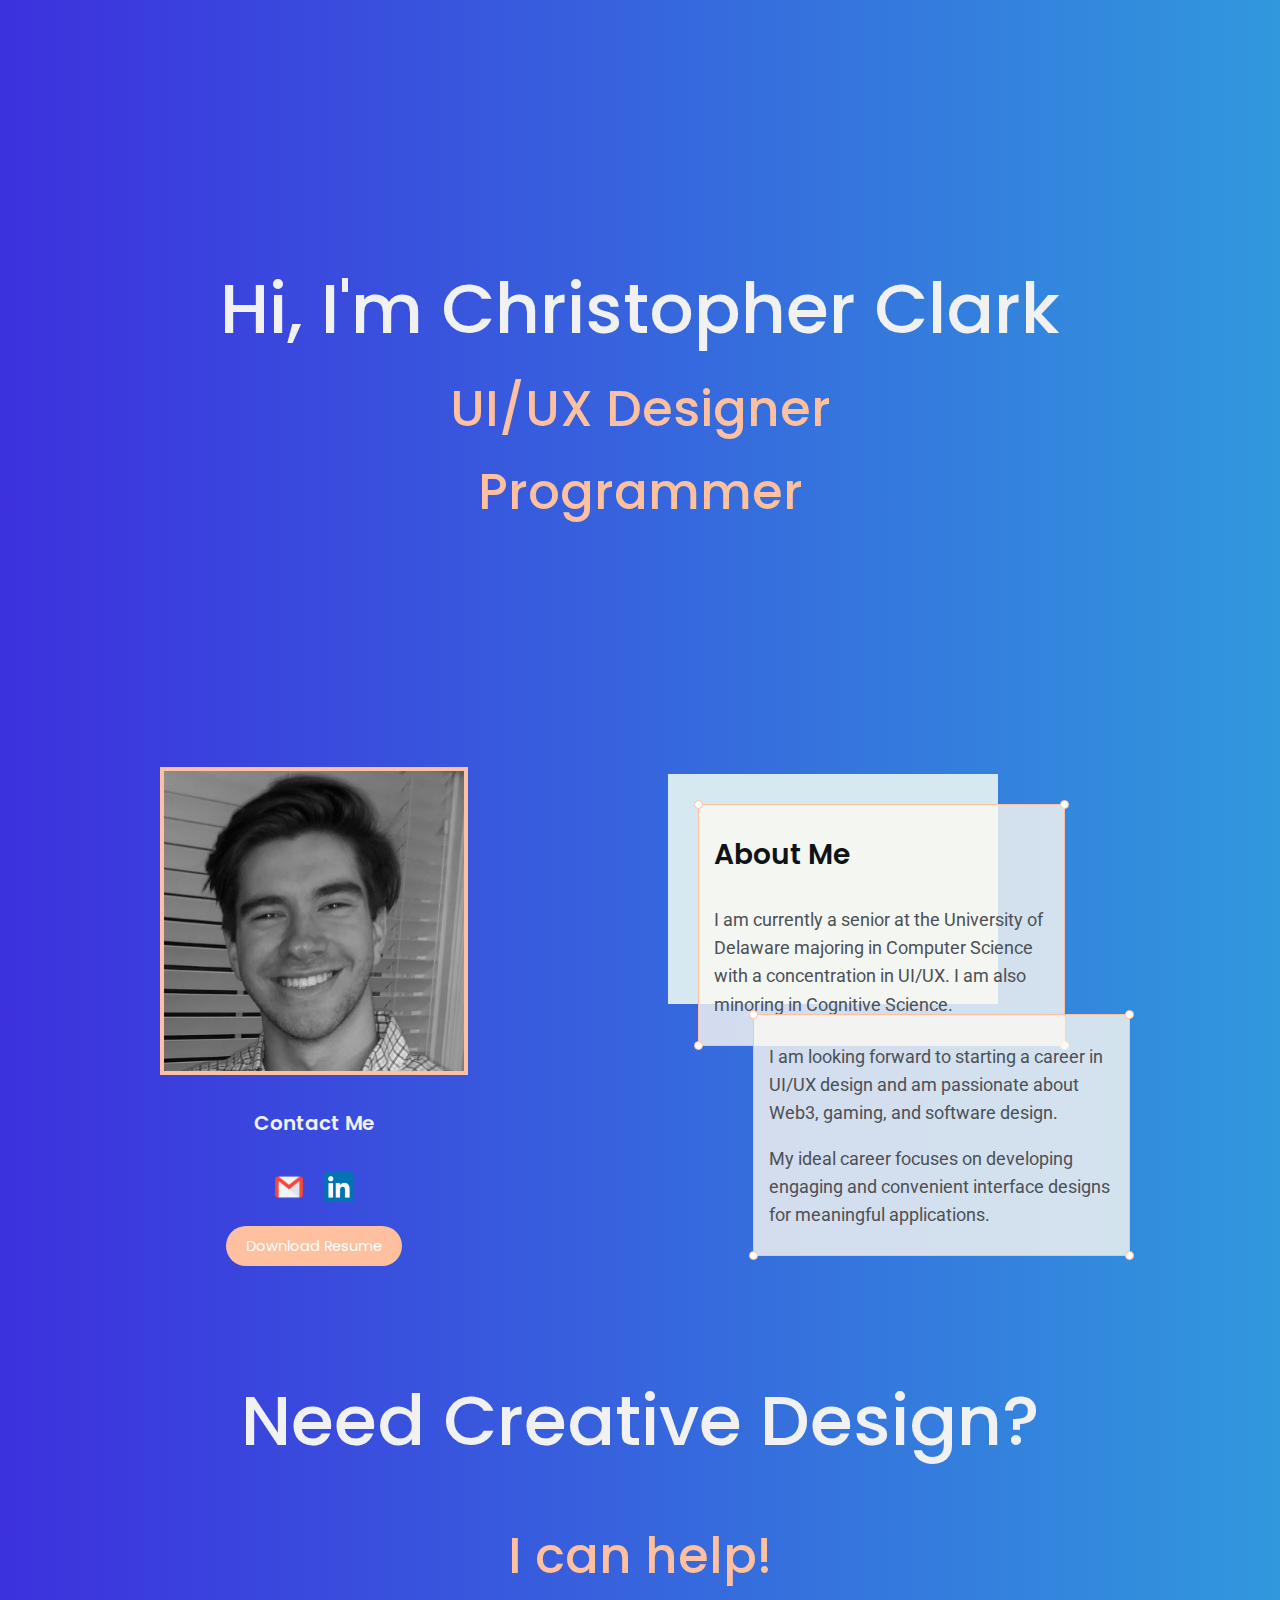
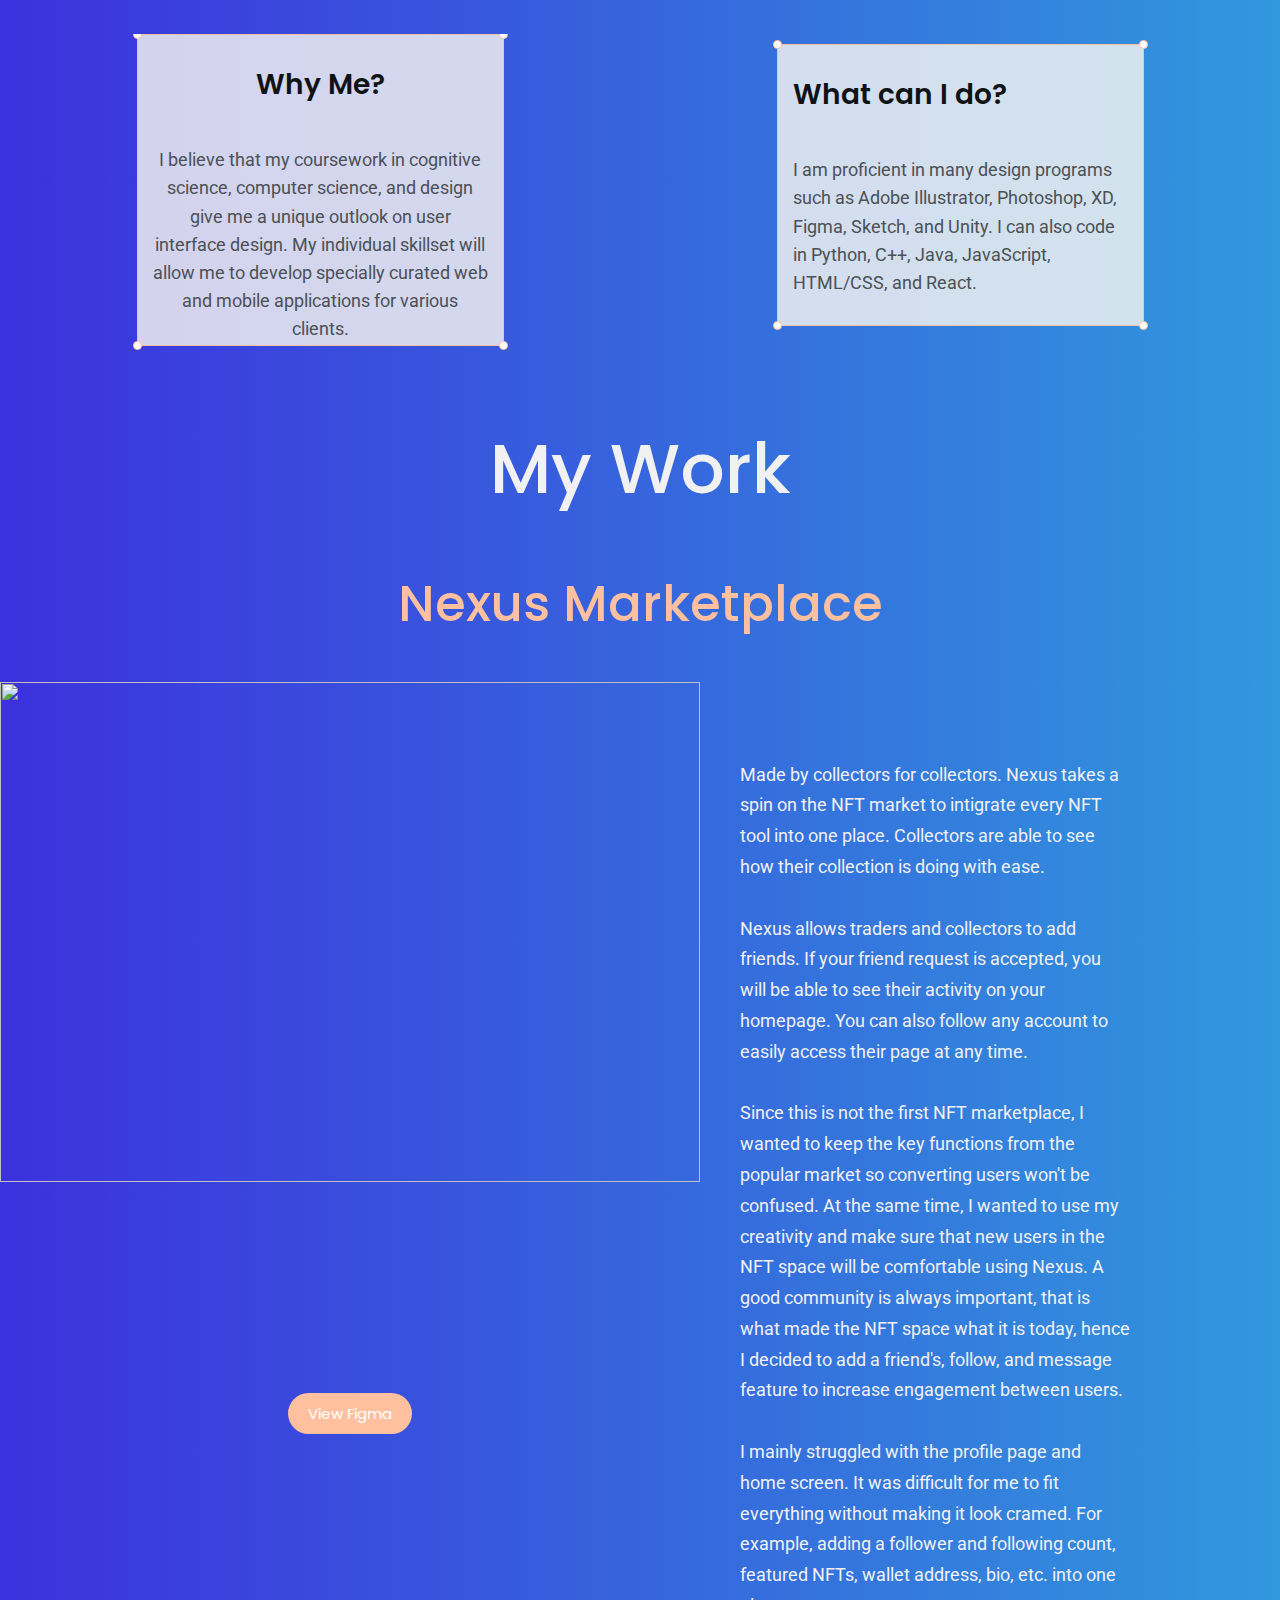
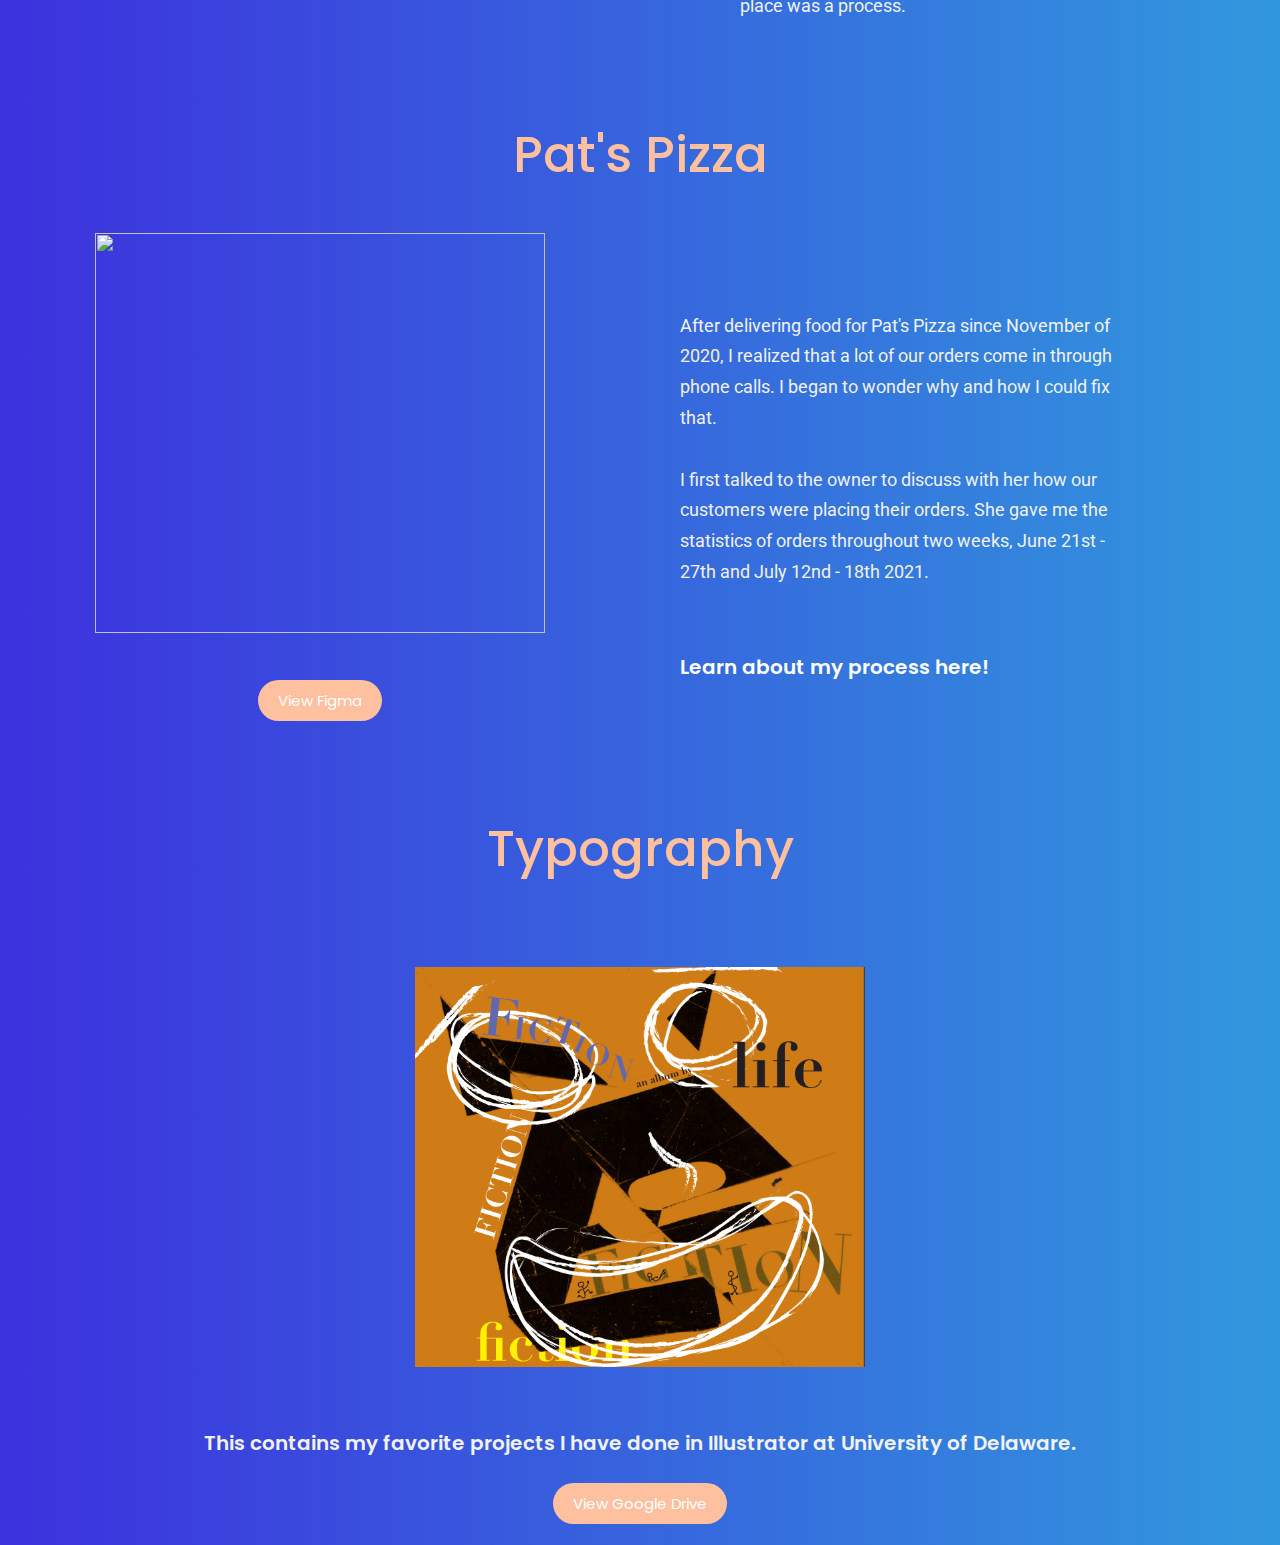
==== commit 9794036b: "Working HTML" ====
--- a/index.html
+++ b/index.html
@@ -1,610 +1,301 @@
-<<<<<<< HEAD
-<!DOCTYPE html>
-<html style = "font-size: 110%">
-<head>
-    <title>Christopher Clark</title>
-    <meta name='viewport' content='width=device-width, initial-scale=1,
-    maximum-scale=1, minimum-scale=1'>
-
-    <link href="https://fonts.googleapis.com/css2?family=Roboto&display=swap" rel="stylesheet">
-    <link href="https://fonts.googleapis.com/css2?family=Acme&display=swap" rel="stylesheet">
-    <link href="https://fonts.googleapis.com/css2?family=Bangers&display=swap" rel="stylesheet">
-    <link href="https://fonts.googleapis.com/css2?family=Poppins:wght@600&display=swap" rel="stylesheet">
-
-    <link id = "theme-style" rel='stylesheet' type='text/css' media='screen' href="default.css">
-
-</head>
-<body>
-
-    <section class = "s3">
-        <div class = "main-container">
-            <div class = "chris">
-                <h1 style="color:rgb(251,249,243,0.8);">
-                    <span class = "chris-title">
-                        Hi, I'm Christopher Clark</span>
-                </h1>
-                <h2 style>
-                    <span class = "chris-title2">
-                        UI/UX Designer </h2>
-                <h2 style>
-                    <span class = "chris-title2">
-                        Programmer </h2> 
-            </div>
-        </div>
-    </section>
-    <section class="s1">
-        <div class="main-container">
-        <div class="intro-wrapper">
-        
-            <div class = "left-column" style = "justify-content: center;">
-                <img id="profile_pic" src = "images/chrisBW">
-                
-                <div class= "picture-contact" >
-                    <h5>Contact Me </h5>
-                                         
-                       <h3 style="display:inline"><a href = "mailto:chriscsclark@gmail.com">
-                        <img id="contact_logo" src="images/email.png"></a></h3>
-                       <li style="display:inline">&nbsp &nbsp</li>
-                       <li style="display:inline"><a href="https://www.linkedin.com/in/christopher-clark-8baa2320a/">
-                        <img id="contact_logo" src="images/LinkedIn_logo_initials.png"></a></li>
-                        <br>
-                   
-                   <br>
-                   <div class="btn">
-                    <a target="_blank" href="Clark_Resume.pdf">Download Resume</a>
-                   </div>
-                </div>
-            </div>
-            <div class = "right-column">
-
-                <ul>
-                    <li>
-                        <div id= "preview-shadow">
-                            <div id = "preview">
-                                <div id="corner-tl" class = "corner"></div>
-                                <div id="corner-tr" class = "corner"></div>
-                                <h3 style="color:#101316; padding-right: 15px;">About Me</h3>
-                                <p style="padding-right: 15px">I am currently a senior at the University of Delaware majoring
-                                    in Computer Science with a concentration in UI/UX. I am also
-                                    minoring in Cognitive Science.</p>
-                                <div id="corner-br" class = "corner"></div>
-                                <div id="corner-bl" class = "corner"></div>
-                            </div>
-                    </li>
-                    <div id = "preview2" style="margin-top: 10px; margin-left: 85px">
-                        <div id="corner-tl" class = "corner"></div>
-                        <div id="corner-tr" class = "corner"></div>
-                        <p style="padding-top:10px; "> 
-                            I am looking forward to starting a career in UI/UX design and
-                            am passionate about Web3, gaming, and software design.
-                        </p>
-                        <p>
-                            My ideal career focuses on developing engaging and convenient
-                            interface designs for meaningful applications.
-                        </p>
-                        <div id="corner-br" class = "corner"></div>
-                        <div id="corner-bl" class = "corner"></div>
-                    </div>
-                    <li>
-                            
-                    </li>
-                </ul>
-            </div>     
-    </section>
-
-    <section class = "s3">
-
-        <div class="main-container">
-            <div class="design-title">
-                <h1 style="color:rgb(251,249,243,0.8);">
-                    <span class = "chris-title">
-                        Need Creative Design?</span>
-                </h1>
-                <h2 style="color:rgb(251,249,243,0.8);">
-                    <span class = "chris-title2">
-                        I can help!</span>
-                </h2>
-
-            </div>
-            
-        </div>
-        
-
-    </section>
-    
-    <section class="s2">
-        <div class="main-container">
-            <div class="intro-wrapper2">
-                <div class = nav-wrapper>
-                    <ul id = "navigation">
-                        
-    
-                    </ul>
-                </div>
-                <div class="about-me-left">
-                    <div id = "preview3" style="padding-bottom: 70px;">
-                        <div id="corner-tl" class = "corner"></div>
-                        <div id="corner-tr" class = "corner"></div>
-                        <h3 style="color:#101316; padding-right: 15px">Why Me?</h3>
-                        <p style="padding-right: 15px; padding-top: 10px">I believe that my coursework in cognitive science, computer
-                            science, and design give me a unique outlook on user interface design. My
-                            individual skillset will allow me to develop specially curated 
-                            web and mobile applications for various clients.</p>
-                        <div id="corner-br" class = "corner"></div>
-                        <div id="corner-bl" class = "corner"></div>
-                    </div>
-                </div>
-                <div class="about-me-right">
-                    <div id = "preview3" style="padding-bottom: 40px; margin-top:10px">
-                        <div id="corner-tl" class = "corner"></div>
-                        <div id="corner-tr" class = "corner"></div>
-                        <h3 style="color:#101316; padding-right: 15px">What can I do?</h3>
-                            <p style="padding-right: 15px; padding-top: 10px">I am proficient in many design programs such as Adobe Illustrator, Photoshop, XD, Figma,
-                                Sketch, and Unity.
-                            I can also code in Python, C++, Java, JavaScript, HTML/CSS, and React.</p>
-                        <div id="corner-br" class = "corner"></div>
-                        <div id="corner-bl" class = "corner"></div>
-                    </div> 
-                </div>
-            </div>
-        </div>
-        
-    </section>
-
-    <section class = "s3">
-        <div class="main-container">
-            <div class="design-title">
-                <h1 style="color:rgb(251,249,243,0.8);">
-                    <span class = "chris-title">
-                       My Work</span>
-                </h1>
-                <h2 style="color:rgb(251,249,243,0.8);">
-                    <span class = "chris-title2">
-                       Nexus Marketplace</span>
-                </h2>
-            </div>
-        </div>
-    </section>
-
-    <section class="s2">
-        <div class="main-container"> 
-            <div class = "intro-wrapper2">
-                <div class = nav-wrapper>
-                    <ul id = "navigation">
-                        
-    
-                    </ul>
-                </div>
-                <div class = "about-me-left">
-                    <a target="_blank" href = "https://www.figma.com/file/owqImut5IotQarWypegLxq/Untitled?node-id=110%3A312">
-                        <img id="nexus-left" src = "images/Nexus.png"> </a>
-
-
-                        <div class="btn" style="font-size: 18px;">
-                            <a target="_blank" href="https://www.figma.com/file/owqImut5IotQarWypegLxq/Untitled?node-id=110%3A312"">View Figma</a>
-                           </div>
-                </div>
-
-                <div class = "about-me-right">
-                    <ul style="line-height: 1.75em; padding-top: 60px">
-                        <li>Made by collectors for collectors. Nexus takes a spin on the NFT market to intigrate every
-                            NFT tool into one place. Collectors are able to see how their collection is doing with ease.
-                         </li>
-                            <br>
-                        <li>Nexus allows traders and collectors to add friends. If your friend request is accepted, you will be able to 
-                            see their activity on your homepage. You can also follow any account to easily access their page at any time. </li>
-                            <br>
-                        </li>
-                        <li> 
-                            Since this is not the first NFT marketplace, I wanted to keep the key functions from the popular market so converting users won't be confused.
-                            At the same time, I wanted to use my creativity and make sure that new users in the NFT space will be comfortable using Nexus. 
-                            A good community is always important, that is what made the NFT space what it is today, hence I decided to add a friend's, follow, 
-                            and message feature to increase engagement between users.
-                            
-                        </li>
-                        <br>
-                        <li>
-                            I mainly struggled with the profile page and home screen. It was difficult for me to fit everything
-                            without making it look cramed. For example, adding a follower and following count, featured NFTs, wallet address, bio, etc.
-                            into one place was a process.
-                        </li>   
-                    </ul>
-                </div>
-            </div>
-        </div>
-    </section>
-
-    
-    <section class = "s3">
-        <div class="main-container">
-            <div class="design-title">
-                <h2 style="color:rgb(251,249,243,0.8);">
-                    <span class = "chris-title2">
-                       Pat's Pizza</span>
-                </h2>
-            </div>
-        </div>
-    </section>
-
-    <section class="s1">
-        <div class="main-container"> 
-            <div class = "intro-wrapper2">
-                <div class = nav-wrapper>
-                    <ul id = "navigation">
-                        
-    
-                    </ul>
-                </div>
-                <div class = "about-me-left">
-                    
-                        <a target="_blank" href = "https://www.figma.com/file/FeQlaErhM6NYKztjb7t8gn/Pats-Pizza?node-id=4%3A14">
-                            <img id="pats-left" src = "images/Pats-Pizza.png"> </a>
-                    
-                            <div class="btn" style="margin-top:30px; font-size: 18px;">
-                                <a target="_blank" href="https://www.figma.com/file/FeQlaErhM6NYKztjb7t8gn/Pats-Pizza?node-id=4%3A14">View Figma</a>
-                               </div>
-                </div>
-
-                <div class = "about-me-right">
-                    <ul style="line-height: 1.75em; padding-top: 60px">
-                        <li>After delivering food for Pat's Pizza since November of 2020, 
-                            I realized that a lot of our orders come in through phone calls. 
-                            I began to wonder why and how I could fix that. </li>
-                            <br>
-                        <li>I first talked to the owner to discuss with her 
-                            how our customers were placing their orders. She gave me the statistics 
-                            of orders throughout two weeks, June 21st - 27th and July 12nd - 18th 2021. </li>
-                            <br>
-                        <li> 
-                            <h5>
-                                <a href = "pats_pizza.html"> Learn about my process here! </a>
-                            </h5>
-                        </li>   
-                    </ul>
-                </div>
-            </div>
-        </div>
-    </section>
-
-    <section class = "s3">
-        <div class="main-container">
-            <div class="design-title">
-                <h2 style="color:rgb(251,249,243,0.8);">
-                    <span class = "chris-title2">
-                       Typography</span>
-                </h2>
-            </div>
-        </div>
-    </section>
-
-    <section class="s1" style="padding-bottom: 30px;">
-        <div class="main-container"> 
-            <div class = "about-wrapper">
-                <div class = "pats">
-                    <h2>
-                        <a target="_blank" href = "https://drive.google.com/drive/folders/1bZMPbNeRnG-cM9yiUimgBQuSNKgO02Ef?usp=sharing">
-                            <img id="typography" src = "images/fiction.png"> </a>
-                    </h2>
-                    <h5>
-                        This contains my favorite projects I have done in Illustrator at University of Delaware.
-                    </h5>
-
-                    <div class="btn" style="margin-top:30px; font-size: 18px;">
-                        <a target="_blank" href="https://drive.google.com/drive/folders/1bZMPbNeRnG-cM9yiUimgBQuSNKgO02Ef?usp=sharing">View Google Drive</a>
-                       </div>
-                </div>
-            </div>
-        </div>
-    </section>
-
-
-</body>
-=======
-<!DOCTYPE html>
-<html style = "font-size: 110%">
-<head>
-    <title>Christopher Clark</title>
-    <meta name='viewport' content='width=device-width, initial-scale=1,
-    maximum-scale=1, minimum-scale=1'>
-
-    <link href="https://fonts.googleapis.com/css2?family=Roboto&display=swap" rel="stylesheet">
-    <link href="https://fonts.googleapis.com/css2?family=Acme&display=swap" rel="stylesheet">
-    <link href="https://fonts.googleapis.com/css2?family=Bangers&display=swap" rel="stylesheet">
-    <link href="https://fonts.googleapis.com/css2?family=Poppins:wght@600&display=swap" rel="stylesheet">
-
-    <link id = "theme-style" rel='stylesheet' type='text/css' media='screen' href="default.css">
-
-</head>
-<body>
-
-    <section class = "s3">
-        <div class = "main-container">
-            <div class = "chris">
-                <h1 style="color:rgb(251,249,243,0.8);">
-                    <span class = "chris-title">
-                        Hi, I'm Christopher Clark</span>
-                </h1>
-                <h2 style>
-                    <span class = "chris-title2">
-                        UI/UX Designer </h2>
-                <h2 style>
-                    <span class = "chris-title2">
-                        Programmer </h2> 
-            </div>
-        </div>
-    </section>
-    <section class="s1">
-        <div class="main-container">
-        <div class="intro-wrapper">
-            <div class = nav-wrapper>
-                <ul id = "navigation">
-                    
-
-                </ul>
-            </div>
-            <div class = "left-column" style = "justify-content: center;">
-                <img id="profile_pic" src = "images/chrisBW">
-                
-                <div class= "picture-contact" >
-                    <h5>Contact Me </h5>
-                                         
-                       <h3 style="display:inline"><a href = "mailto:chriscsclark@gmail.com">
-                        <img id="contact_logo" src="images/email.png"></a></h3>
-                       <li style="display:inline">&nbsp &nbsp</li>
-                       <li style="display:inline"><a href="https://www.linkedin.com/in/christopher-clark-8baa2320a/">
-                        <img id="contact_logo" src="images/LinkedIn_logo_initials.png"></a></li>
-                        <br>
-                   
-                   <br>
-                   <div class="btn">
-                    <a target="_blank" href="Clark_Resume.pdf">Download Resume</a>
-                   </div>
-                </div>
-            </div>
-            <div class = "right-column">
-
-                <ul>
-                    <li>
-                        <div id= "preview-shadow">
-                            <div id = "preview">
-                                <div id="corner-tl" class = "corner"></div>
-                                <div id="corner-tr" class = "corner"></div>
-                                <h3 style="color:#101316; padding-right: 15px;">About Me</h3>
-                                <p style="padding-right: 15px">I am currently a senior at the University of Delaware majoring
-                                    in Computer Science with a concentration in UI/UX. I am also
-                                    minoring in Cognitive Science.</p>
-                                <div id="corner-br" class = "corner"></div>
-                                <div id="corner-bl" class = "corner"></div>
-                            </div>
-                    </li>
-                    <li>
-                            <div id = "preview2" style="margin-top: 10px; margin-left: 85px">
-                                <div id="corner-tl" class = "corner"></div>
-                                <div id="corner-tr" class = "corner"></div>
-                                <p style="padding-top:10px"> 
-                                    I am looking forward to starting a career in UI/UX design and
-                                    am passionate about Web3, gaming, and software design.
-                                </p>
-                                <p>
-                                    My ideal career focuses on developing engaging and convenient
-                                    interface designs for meaningful applications.
-                                </p>
-                                <div id="corner-br" class = "corner"></div>
-                                <div id="corner-bl" class = "corner"></div>
-                            </div>
-                    </li>
-                </ul>
-                
-
-            </div>
-
-            </div>
-            
-    </section>
-
-    <section class = "s3">
-
-        <div class="main-container">
-            <div class="design-title">
-                <h1 style="color:rgb(251,249,243,0.8);">
-                    <span class = "chris-title">
-                        Need Creative Design?</span>
-                </h1>
-                <h2 style="color:rgb(251,249,243,0.8);">
-                    <span class = "chris-title2">
-                        I can help!</span>
-                </h2>
-
-            </div>
-            
-        </div>
-        
-
-    </section>
-    
-    <section class="s2">
-        <div class="main-container">
-            <div class="intro-wrapper">
-                <div class = nav-wrapper>
-                    <ul id = "navigation">
-                        
-    
-                    </ul>
-                </div>
-                <div class="about-me-left">
-                    <div id = "preview3" style="padding-bottom: 70px; margin-top: 10px">
-                        <div id="corner-tl" class = "corner"></div>
-                        <div id="corner-tr" class = "corner"></div>
-                        <h3 style="color:#101316; padding-right: 15px">Why Me?</h3>
-                        <p style="padding-right: 15px; padding-top: 10px">I believe that my coursework in cognitive science, computer
-                            science, and design give me a unique outlook on user interface design. My
-                            individual skillset will allow me to develop specially curated 
-                            web and mobile applications for various clients.</p>
-                        <div id="corner-br" class = "corner"></div>
-                        <div id="corner-bl" class = "corner"></div>
-                    </div>
-                </div>
-
-                <div class="about-me-right">
-                    <div id = "preview3" style="padding-bottom: 70px; margin-top: 10px">
-                        <div id="corner-tl" class = "corner"></div>
-                        <div id="corner-tr" class = "corner"></div>
-                        <h3 style="color:#101316; padding-right: 15px">What can I do?</h3>
-                            <p style="padding-right: 15px; padding-top: 10px">I am proficient in many design programs such as Adobe Illustrator, Photoshop, XD, Figma,
-                                Sketch, and Unity. <br> <br>
-                            I can also code in Python, C++, Java, JavaScript, HTML/CSS, and React.</p>
-                        <div id="corner-br" class = "corner"></div>
-                        <div id="corner-bl" class = "corner"></div>
-                    </div> 
-                </div>
-            </div>
-        </div>
-        
-    </section>
-
-    <section class = "s3">
-        <div class="main-container">
-            <div class="design-title">
-                <h1 style="color:rgb(251,249,243,0.8);">
-                    <span class = "chris-title">
-                       My Work</span>
-                </h1>
-                <h2 style="color:rgb(251,249,243,0.8);">
-                    <span class = "chris-title2">
-                       Nexus Marketplace</span>
-                </h2>
-            </div>
-        </div>
-    </section>
-
-    <section class="s2">
-        <div class="main-container"> 
-            <div class = "intro-wrapper">
-                <div class = nav-wrapper>
-                    <ul id = "navigation">
-                        
-    
-                    </ul>
-                </div>
-                <div class = "about-me-left">
-                    <a target="_blank" href = "https://www.figma.com/file/owqImut5IotQarWypegLxq/Untitled?node-id=110%3A312">
-                        <img id="nexus-left" src = "images/Nexus.png"> </a>
-                    <h3 style="text-align: center"><a target="_blank" href = "https://www.figma.com/file/owqImut5IotQarWypegLxq/Untitled?node-id=110%3A312">
-                    Click me to view the Figma!</a></h5>
-                </div>
-
-                <div class = "about-me-right">
-                    <ul style="line-height: 1.75em; padding-top: 60px">
-                        <li>Made by collectors for collectors. Nexus takes a spin on the NFT market to intigrate every
-                            NFT tool into one place. Collectors are able to see how their collection is doing with ease.
-                         </li>
-                            <br>
-                        <li>Nexus allows traders and collectors to add friends. If your friend request is accepted, you will be able to 
-                            see their activity on your homepage. You can also follow any account to easily access their page at any time. </li>
-                            <br>
-                        </li>
-                        <li> 
-                            Since this is not the first NFT marketplace, I wanted to keep the key functions from the popular market so converting users won't be confused.
-                            At the same time, I wanted to use my creativity and make sure that new users in the NFT space will be comfortable using Nexus. 
-                            A good community is always important, that is what made the NFT space what it is today, hence I decided to add a friend's, follow, 
-                            and message feature to increase engagement between users.
-                            
-                        </li>
-                        <br>
-                        <li>
-                            I mainly struggled with the profile page and home screen. It was difficult for me to fit everything
-                            without making it look cramed. For example, adding a follower and following count, featured NFTs, wallet address, bio, etc.
-                            into one place was a process.
-                        </li>   
-                    </ul>
-                </div>
-            </div>
-        </div>
-    </section>
-
-    
-    <section class = "s3">
-        <div class="main-container">
-            <div class="design-title">
-                <h2 style="color:rgb(251,249,243,0.8);">
-                    <span class = "chris-title2">
-                       Pat's Pizza</span>
-                </h2>
-            </div>
-        </div>
-    </section>
-
-    <section class="s1">
-        <div class="main-container"> 
-            <div class = "intro-wrapper">
-                <div class = nav-wrapper>
-                    <ul id = "navigation">
-                        
-    
-                    </ul>
-                </div>
-                <div class = "about-me-left">
-                    
-                        <a target="_blank" href = "https://www.figma.com/file/FeQlaErhM6NYKztjb7t8gn/Pats-Pizza?node-id=4%3A14">
-                            <img id="pats-left" src = "images/Pats-Pizza.png"> </a>
-                    
-                    <h3 style="text-align: center;">Click me to view the Figma!</h5>
-                </div>
-
-                <div class = "about-me-right">
-                    <ul style="line-height: 1.75em">
-                        <li>After delivering food for Pat's Pizza since November of 2020, 
-                            I realized that a lot of our orders come in through phone calls. 
-                            I began to wonder why and how I could fix that. </li>
-                            <br>
-                        <li>I first talked to the owner to discuss with her 
-                            how our customers were placing their orders. She gave me the statistics 
-                            of orders throughout two weeks, June 21st - 27th and July 12nd - 18th 2021. </li>
-                            <br>
-                        <li> 
-                            <h5>
-                                <a href = "pats_pizza.html"> Learn about my process here! </a>
-                            </h5>
-                        </li>   
-                    </ul>
-                </div>
-            </div>
-        </div>
-    </section>
-
-    <section class = "s3">
-        <div class="main-container">
-            <div class="design-title">
-                <h2 style="color:#FFC09F;">Typography</h2>
-            </div>
-        </div>
-    </section>
-
-    <section class="s1">
-        <div class="main-container"> 
-            <div class = "about-wrapper">
-                <div class = "pats">
-                    <h2>
-                        <a target="_blank" href = "https://drive.google.com/drive/folders/1bZMPbNeRnG-cM9yiUimgBQuSNKgO02Ef?usp=sharing">
-                            <img id="typography" src = "images/fiction.png"> </a>
-                    </h2>
-                    
-                    <br>
-                    <h5>
-                        This contains my favorite projects I have done in Illustrator at University of Delaware.
-                    </h5>
-                    <h4>
-                        <a target="_blank" href = "https://drive.google.com/drive/folders/1bZMPbNeRnG-cM9yiUimgBQuSNKgO02Ef?usp=sharing">
-                        Google Drive </a>
-                        </h4>                            
-                         
-                    
-                </div>
-            </div>
-        </div>
-    </section>
-
-
-</body>
->>>>>>> 92f8d26913112d22ba3b07ba98b479395d96fb4f
+<!DOCTYPE html>
+<html style = "font-size: 110%">
+<head>
+    <title>Christopher Clark</title>
+    <meta name='viewport' content='width=device-width, initial-scale=1,
+    maximum-scale=1, minimum-scale=1'>
+
+    <link href="https://fonts.googleapis.com/css2?family=Roboto&display=swap" rel="stylesheet">
+    <link href="https://fonts.googleapis.com/css2?family=Acme&display=swap" rel="stylesheet">
+    <link href="https://fonts.googleapis.com/css2?family=Bangers&display=swap" rel="stylesheet">
+    <link href="https://fonts.googleapis.com/css2?family=Poppins:wght@600&display=swap" rel="stylesheet">
+
+    <link id = "theme-style" rel='stylesheet' type='text/css' media='screen' href="default.css">
+
+</head>
+<body>
+
+    <section class = "s3">
+        <div class = "main-container">
+            <div class = "chris">
+                <h1 style="color:rgb(251,249,243,0.8);">
+                    <span class = "chris-title">
+                        Hi, I'm Christopher Clark</span>
+                </h1>
+                <h2 style>
+                    <span class = "chris-title2">
+                        UI/UX Designer </h2>
+                <h2 style>
+                    <span class = "chris-title2">
+                        Programmer </h2> 
+            </div>
+        </div>
+    </section>
+    <section class="s1">
+        <div class="main-container">
+        <div class="intro-wrapper">
+        
+            <div class = "left-column" style = "justify-content: center;">
+                <img id="profile_pic" src = "images/chrisBW">
+                
+                <div class= "picture-contact" >
+                    <h5>Contact Me </h5>
+                                         
+                       <h3 style="display:inline"><a href = "mailto:chriscsclark@gmail.com">
+                        <img id="contact_logo" src="images/email.png"></a></h3>
+                       <li style="display:inline">&nbsp &nbsp</li>
+                       <li style="display:inline"><a href="https://www.linkedin.com/in/christopher-clark-8baa2320a/">
+                        <img id="contact_logo" src="images/LinkedIn_logo_initials.png"></a></li>
+                        <br>
+                   
+                   <br>
+                   <div class="btn">
+                    <a target="_blank" href="Clark_Resume.pdf">Download Resume</a>
+                   </div>
+                </div>
+            </div>
+            <div class = "right-column">
+
+                <ul>
+                    <li>
+                        <div id= "preview-shadow">
+                            <div id = "preview">
+                                <div id="corner-tl" class = "corner"></div>
+                                <div id="corner-tr" class = "corner"></div>
+                                <h3 style="color:#101316; padding-right: 15px;">About Me</h3>
+                                <p style="padding-right: 15px">I am currently a senior at the University of Delaware majoring
+                                    in Computer Science with a concentration in UI/UX. I am also
+                                    minoring in Cognitive Science.</p>
+                                <div id="corner-br" class = "corner"></div>
+                                <div id="corner-bl" class = "corner"></div>
+                            </div>
+                    </li>
+                    <div id = "preview2" style="margin-top: 10px; margin-left: 85px">
+                        <div id="corner-tl" class = "corner"></div>
+                        <div id="corner-tr" class = "corner"></div>
+                        <p style="padding-top:10px; "> 
+                            I am looking forward to starting a career in UI/UX design and
+                            am passionate about Web3, gaming, and software design.
+                        </p>
+                        <p>
+                            My ideal career focuses on developing engaging and convenient
+                            interface designs for meaningful applications.
+                        </p>
+                        <div id="corner-br" class = "corner"></div>
+                        <div id="corner-bl" class = "corner"></div>
+                    </div>
+                    <li>
+                            
+                    </li>
+                </ul>
+            </div>     
+    </section>
+
+    <section class = "s3">
+
+        <div class="main-container">
+            <div class="design-title">
+                <h1 style="color:rgb(251,249,243,0.8);">
+                    <span class = "chris-title">
+                        Need Creative Design?</span>
+                </h1>
+                <h2 style="color:rgb(251,249,243,0.8);">
+                    <span class = "chris-title2">
+                        I can help!</span>
+                </h2>
+
+            </div>
+            
+        </div>
+        
+
+    </section>
+    
+    <section class="s2">
+        <div class="main-container">
+            <div class="intro-wrapper2">
+                <div class = nav-wrapper>
+                    <ul id = "navigation">
+                        
+    
+                    </ul>
+                </div>
+                <div class="about-me-left">
+                    <div id = "preview3" style="padding-bottom: 70px;">
+                        <div id="corner-tl" class = "corner"></div>
+                        <div id="corner-tr" class = "corner"></div>
+                        <h3 style="color:#101316; padding-right: 15px">Why Me?</h3>
+                        <p style="padding-right: 15px; padding-top: 10px">I believe that my coursework in cognitive science, computer
+                            science, and design give me a unique outlook on user interface design. My
+                            individual skillset will allow me to develop specially curated 
+                            web and mobile applications for various clients.</p>
+                        <div id="corner-br" class = "corner"></div>
+                        <div id="corner-bl" class = "corner"></div>
+                    </div>
+                </div>
+                <div class="about-me-right">
+                    <div id = "preview3" style="padding-bottom: 40px; margin-top:10px">
+                        <div id="corner-tl" class = "corner"></div>
+                        <div id="corner-tr" class = "corner"></div>
+                        <h3 style="color:#101316; padding-right: 15px">What can I do?</h3>
+                            <p style="padding-right: 15px; padding-top: 10px">I am proficient in many design programs such as Adobe Illustrator, Photoshop, XD, Figma,
+                                Sketch, and Unity.
+                            I can also code in Python, C++, Java, JavaScript, HTML/CSS, and React.</p>
+                        <div id="corner-br" class = "corner"></div>
+                        <div id="corner-bl" class = "corner"></div>
+                    </div> 
+                </div>
+            </div>
+        </div>
+        
+    </section>
+
+    <section class = "s3">
+        <div class="main-container">
+            <div class="design-title">
+                <h1 style="color:rgb(251,249,243,0.8);">
+                    <span class = "chris-title">
+                       My Work</span>
+                </h1>
+                <h2 style="color:rgb(251,249,243,0.8);">
+                    <span class = "chris-title2">
+                       Nexus Marketplace</span>
+                </h2>
+            </div>
+        </div>
+    </section>
+
+    <section class="s2">
+        <div class="main-container"> 
+            <div class = "intro-wrapper2">
+                <div class = nav-wrapper>
+                    <ul id = "navigation">
+                        
+    
+                    </ul>
+                </div>
+                <div class = "about-me-left">
+                    <a target="_blank" href = "https://www.figma.com/file/owqImut5IotQarWypegLxq/Untitled?node-id=110%3A312">
+                        <img id="nexus-left" src = "images/Nexus.png"> </a>
+
+
+                        <div class="btn" style="font-size: 18px;">
+                            <a target="_blank" href="https://www.figma.com/file/owqImut5IotQarWypegLxq/Untitled?node-id=110%3A312"">View Figma</a>
+                           </div>
+                </div>
+
+                <div class = "about-me-right">
+                    <ul style="line-height: 1.75em; padding-top: 60px">
+                        <li>Made by collectors for collectors. Nexus takes a spin on the NFT market to intigrate every
+                            NFT tool into one place. Collectors are able to see how their collection is doing with ease.
+                         </li>
+                            <br>
+                        <li>Nexus allows traders and collectors to add friends. If your friend request is accepted, you will be able to 
+                            see their activity on your homepage. You can also follow any account to easily access their page at any time. </li>
+                            <br>
+                        </li>
+                        <li> 
+                            Since this is not the first NFT marketplace, I wanted to keep the key functions from the popular market so converting users won't be confused.
+                            At the same time, I wanted to use my creativity and make sure that new users in the NFT space will be comfortable using Nexus. 
+                            A good community is always important, that is what made the NFT space what it is today, hence I decided to add a friend's, follow, 
+                            and message feature to increase engagement between users.
+                            
+                        </li>
+                        <br>
+                        <li>
+                            I mainly struggled with the profile page and home screen. It was difficult for me to fit everything
+                            without making it look cramed. For example, adding a follower and following count, featured NFTs, wallet address, bio, etc.
+                            into one place was a process.
+                        </li>   
+                    </ul>
+                </div>
+            </div>
+        </div>
+    </section>
+
+    
+    <section class = "s3">
+        <div class="main-container">
+            <div class="design-title">
+                <h2 style="color:rgb(251,249,243,0.8);">
+                    <span class = "chris-title2">
+                       Pat's Pizza</span>
+                </h2>
+            </div>
+        </div>
+    </section>
+
+    <section class="s1">
+        <div class="main-container"> 
+            <div class = "intro-wrapper2">
+                <div class = nav-wrapper>
+                    <ul id = "navigation">
+                        
+    
+                    </ul>
+                </div>
+                <div class = "about-me-left">
+                    
+                        <a target="_blank" href = "https://www.figma.com/file/FeQlaErhM6NYKztjb7t8gn/Pats-Pizza?node-id=4%3A14">
+                            <img id="pats-left" src = "images/Pats-Pizza.png"> </a>
+                    
+                            <div class="btn" style="margin-top:30px; font-size: 18px;">
+                                <a target="_blank" href="https://www.figma.com/file/FeQlaErhM6NYKztjb7t8gn/Pats-Pizza?node-id=4%3A14">View Figma</a>
+                               </div>
+                </div>
+
+                <div class = "about-me-right">
+                    <ul style="line-height: 1.75em; padding-top: 60px">
+                        <li>After delivering food for Pat's Pizza since November of 2020, 
+                            I realized that a lot of our orders come in through phone calls. 
+                            I began to wonder why and how I could fix that. </li>
+                            <br>
+                        <li>I first talked to the owner to discuss with her 
+                            how our customers were placing their orders. She gave me the statistics 
+                            of orders throughout two weeks, June 21st - 27th and July 12nd - 18th 2021. </li>
+                            <br>
+                        <li> 
+                            <h5>
+                                <a href = "pats_pizza.html"> Learn about my process here! </a>
+                            </h5>
+                        </li>   
+                    </ul>
+                </div>
+            </div>
+        </div>
+    </section>
+
+    <section class = "s3">
+        <div class="main-container">
+            <div class="design-title">
+                <h2 style="color:rgb(251,249,243,0.8);">
+                    <span class = "chris-title2">
+                       Typography</span>
+                </h2>
+            </div>
+        </div>
+    </section>
+
+    <section class="s1" style="padding-bottom: 30px;">
+        <div class="main-container"> 
+            <div class = "about-wrapper">
+                <div class = "pats">
+                    <h2>
+                        <a target="_blank" href = "https://drive.google.com/drive/folders/1bZMPbNeRnG-cM9yiUimgBQuSNKgO02Ef?usp=sharing">
+                            <img id="typography" src = "images/fiction.png"> </a>
+                    </h2>
+                    <h5>
+                        This contains my favorite projects I have done in Illustrator at University of Delaware.
+                    </h5>
+
+                    <div class="btn" style="margin-top:30px; font-size: 18px;">
+                        <a target="_blank" href="https://drive.google.com/drive/folders/1bZMPbNeRnG-cM9yiUimgBQuSNKgO02Ef?usp=sharing">View Google Drive</a>
+                       </div>
+                </div>
+            </div>
+        </div>
+    </section>
+
+
+</body>
 </html>--- a/default.css
+++ b/default.css
@@ -1,1165 +1,594 @@
-<<<<<<< HEAD
-:root{
-    --mainColor:#101316;
-    --secondaryColor:#101316;
-    --titleColor:rgb(241, 241, 241);
-
-    --borderColor:#c1c1c1;
-
-    --mainText:rgb(241, 241, 241);
-    --secondaryText:#4b5156;
-
-    --themeDotBorder:#24292e;
-
-    --previewBG:rgb(251,249,243,0.8);
-    --previewShadow:#d6e9f0;
-}
-
-html, body{
-    padding: 0;
-    margin: 0;
-    overflow-x: hidden;
-}
-
-h3, h4, h5, h6, strong{
-    color: var(--mainText);
-    font-family: 'Poppins', sans-serif;   
-    font-weight: 600;
-}
-
-
-section{
-    overflow-x: hidden;
-}
-
-h6{
-    line-height: 1px;
-    
-}
-
-.chris{
-    display: grid;
-    min-height: 43em;
-    text-align: center;
-    align-content: center;
-    line-height: 3px;
-    font-weight: 800;
-}
-
-.chris-pizza{
-    display: grid;
-    min-height: 30em;
-    align-content: center;
-    line-height: 3px;
-    font-weight: 800;
-}
-
-#pie_chart{
-    display: grid;
-    align-content: center;
-    width: 1000px;
-    padding-right: 100px;
-    padding-top: 50px;
-}
-
-#affinity{
-    align-items: flex-start;
-    width: 1500px;
-    padding-top: 50px;
-    margin-right: 500px;
-}
-
-.return-home{
-    display:grid;
-    min-height: 1em;
-}
-
-.design-title{
-    font-family: 'Poppins', sans-serif;   
-    display:grid;
-    text-align:center;
-    margin-top: 20px;
-    padding-bottom: 0px;
-
-}
-
-.chris-title{
-    color:rgb(241, 241, 241);
-    font-family: 'Poppins', sans-serif;
-}
-
-.chris-title2{
-    color:#FFC09F;
-    font-family: 'Poppins', sans-serif;
-}
-
-h2, span{
-    font-family: 'Poppins', sans-serif;
-    font-weight: 500;
-}
-
-li{
-    color: rgb(241, 241, 241);
-    font-family: 'Roboto', sans-serif;
-    list-style: none;
-}
-
-p, input, label, input, textarea{
-    color: var(--secondaryText);
-    font-family: 'Roboto', sans-serif;
-}
-
-/* removing underline from links */
-
-
-
-
-/* removing bullets from list */
-ul{
-    list-style: none;
-    padding-right: 150px;
-}
-
-a{
-    text-decoration: none;
-    color:#fff;
-    
-}
-
-h1 {font-size: 70px; line-height: 75px; margin-bottom: 20px}
-h2 {font-size: 50px; margin-bottom: 40px; margin-top: 40px}
-h3 {font-size: 28px;}
-h4 {font-size: 24px; line-height: 35px;}
-h5 {font-size: 20px;}
-h6 {font-size: 16px;}
-
-.s1{
-    background-image:linear-gradient(to right,#3c31dd,#3198dd) ;
-    overflow: auto;
-    
-}
-
-.s2{
-    background-image:linear-gradient(to right,#3c31dd,#3198dd) ;
-    overflow: hidden;
-    height:hidden;
-}
-
-.s3{
-    background-image:linear-gradient(to right,#3c31dd,#3198dd) ;
-    color:rgb(251,249,243,0.8);
-    overflow: auto;
-    
-}
-
-.s4{
-    background-image:linear-gradient(to right,#3c31dd,#3198dd) ;
-    color:rgb(251,249,243,0.8);
-    overflow: auto;
-    
-}
-
-.main-container{
-    width: 100%;
-    margin: 0 auto;
-}
-
-.greeting-wrapper{
-    
-    display: grid;
-    min-height: 50em;
-    text-align: center;
-    align-content: center;
-    line-height: 3px;
-    padding-bottom: 40px;
-}
-
-
-
-.intro-wrapper{
-    display: grid;
-    grid-template-columns: 1fr 1fr;
-    grid-template-areas:
-        'left-column right-column'
-    ;
-}
-
-.intro-wrapper2{
-    display: grid;
-    grid-template-columns: 1fr 1fr;
-    grid-template-areas:
-        'about-me-left about-me-right'
-    ;
-}
-
-/* .intro-curve {
-    position: absolute;
-    bottom: 0;
-    left: 0;
-    width: 100%;
-    overflow: hidden;
-    line-height: 0;
-}
-
-.intro-curve svg {
-    position: relative;
-    display: block;
-    width: calc(112% + 1.3px);
-    height: 70px;
-}
-
-.intro-curve .shape-fill {
-    fill: #101316;
-} */
-
-#contact_logo{
-    height: 30px;
-    width: 30px;
-    object-fit: cover;
-}
-
-.left-column{
-    grid-area: left-column;
-    display:grid;
-    justify-content: center;
-}
-
-#profile_pic{
-    display: block;
-    margin:0 auto;
-    height: 300px;
-    width: 300px;
-    margin-top: 10px;
-    
-    border:4px solid #FFC09F;
-    justify-content: center;
-
-}
-
-.picture-contact{
-    text-align:center;
-    margin-bottom: 60px;
-}
-
-
-
-.btn a:link, a:visited{
-    width: 300px;
-    height: 50px;
-    background-color: #FFC09F;
-    border:none;
-    border-radius: 30px;
-    font-family: 'Poppins', sans-serif;
-    font-size: smaller;
-    padding: 10px 20px;
-}
-
-
-.btn a:hover, a:active{
-    background-color: #fff;
-    color:#FFC09F;
-    border:2px solid #FFC09F;
-}
-
-
-.right-column{
-    grid-area: right-column;
-    display: grid;
-    justify-content: center;
-    position: relative;
-
-}
-
-#preview-shadow{
-    background-color: var(--previewShadow);
-    width: 300px;
-    height: 200px;
-    padding-left: 30px;
-    padding-top: 30px;
-}
-
-#preview{
-    width:350px;
-    height: 240px;
-    border: 1.5px solid #FFC09F;
-    background-color: var(--previewBG);
-    padding-left: 15px;
-    position: relative;
-    line-height: 1.6;
-    
-}
-
-#preview3{
-    width:350px;
-    height: 240px;
-    border: 1.5px solid #FFC09F;
-    background-color: var(--previewBG);
-    padding-left: 15px;
-    position: relative;
-    line-height: 1.6;
-    
-}
-
-
-#preview2{
-    width:350px;
-    height: 240px;
-    border: 1.5px solid #FFC09F;
-    background-color: var(--previewBG);
-    padding-left: 15px;
-    padding-right: 10px;
-    position: relative;
-    line-height: 1.6;
-    margin-top: 10px;
-}
-
-.corner{
-    width: 7px;
-    height: 7px;
-    border-radius: 50%;
-    border: 1.5px solid #FFC09F;
-    background-color: #fff; 
-    position: absolute;
-}
-
-#corner-tl{
-    top: -5px;
-    left: -5px;
-
-}
-
-#corner-tr{
-    top: -5px;
-    right: -5px;
-    
-}
-
-#corner-br{
-    bottom: -5px;
-    right: -5px;
-    
-}
-
-#corner-bl{
-    bottom: -5px;
-    left: -5px;
-    
-}
-
-/* .about-wrapper{
-    display: grid;
-    grid-template-columns: repeat(auto-fit, minmax(320px, 1fr));
-    padding-bottom: 50px;
-    gap:100px;
-} */
-
-.about-me-left{
-    grid-area: about-me-left;
-    display: grid;
-    justify-content: center;
-    text-align: center;
-}
-
-.about-me-right{
-    grid-area: about-me-right;
-    display: grid;
-    justify-content: center;
-    text-align: left;
-}
-
-
-.pats{
-    text-align: center;
-}
-
-.nexus{
-    text-align: center;
-    padding-right: 100px;
-}
-
-#pats-left{
-    width: 450px;
-    height: 400px;
-    object-fit: cover;
-}
-
-#typography {
-    width: 450px;
-    height: 400px;
-    object-fit: cover;
-}
-
-#nexus-left{
-    width: 700px;
-    height: 500px;
-}
-
-.pats-right{
-    display:grid;
-}
-
-@media screen and (max-width: 1200px) {
-    .intro-wrapper{
-        
-            display: grid;
-            grid-template-columns: 1fr;
-            grid-template-areas: 
-                'nav-wrapper'
-                'left-column'
-                'right-column'
-            ;
-            justify-content: center;
-            width: 100%;
-    }
-
-    .intro-wrapper2{
-        
-        display: grid;
-        grid-template-columns: 1fr;
-        grid-template-areas: 
-            'nav-wrapper'
-            'about-me-left'
-            'about-me-right'
-        ;
-        justify-content: center;
-}
-
-    .about-me-left{
-        height: 100%;
-    }
-
-    .about-me-right{
-        height:100%;
-    }
-
-    .left-column{
-        justify-content: center;
-        
-    }
-    .chris{
-        justify-content: center;
-    }
-
-    .about-wrapper{
-        display: grid;
-        grid-template-columns: 1fr;
-        grid-template-areas: 
-            'about-me-left'
-            'about-me-right'
-        ;
-        width: 100%;
-        height: 100%;
-    }
-
-    #profile_pic{
-        justify-content: center;
-    }
-
-    .s1{
-        width:100%;
-    }
-
-    ul{
-        list-style: none;
-        padding-right: 60px;
-    }
-
-    .s2{
-        height:100%;
-    }
-}
-
-@media screen and (max-width: 750px){
-
-    #pats-left{
-        width:70%;
-        height:auto;
-        margin-left: 70px;
-    }
-    
-    #nexus-left{
-        width:85%;
-        height:auto;
-        margin-left: 20px;
-    }
-
-    .about-me-left{
-        height:auto;
-    }
-
-    #profile_pic{
-        width:300px;
-        height:auto;
-    }
-    
-}
-
-@media screen and (max-width: 520px){
-
-    #profile_pic{
-        width:200px;
-        height:auto;
-    }
-
-    h1{
-        margin-bottom:10px;
-        margin-top: 10px;
-    }
-
-    h2{
-        margin-top:20px;
-        margin-bottom:20px;
-    }
-
-   
-
-    .chris{
-        font-size: 10px;
-    }
-
-    .chris-title{
-        font-size: 40px;
-    }
-
-    .chris-title2{
-        font-size: 35px;
-        line-height: 1em;
-    }
-
-    .right-column{
-        justify-content: center;
-        font-size: 100%;
-        
-    }
-
-   /*  #preview2{
-        margin-right:50px;
-    } */
-
-    .s1{
-        width:100%;
-    }
-
-    #preview-shadow{
-        width:250px;
-        height:200px;
-    }
-
-    #preview{
-        font-size: 14px;
-        width:250px;
-        height: 200px;
-    }
-
-    h3{
-        font-size:20px;
-    }
-
-    #preview2{
-        font-size: 14px;
-        /* padding-right: 20px; */
-        height: 200px;
-        width: 250px;
-    }
-
-    #preview3{
-        width: 300px;
-        height: 175px;
-
-    }
-
-    .about-me-left{
-        font-size: 14px;
-    }
-
-    .about-me-right{
-        font-size: 14px;
-    }
-
-    #typography{
-        width:60%;
-        height: 60%;
-
-    }
-
-    #nexus-left{
-        width: 100%;
-        height: 100%;
-    }
-
-    ul{
-        list-style: none;
-        padding-right: 40px;
-    }
-  
-=======
-:root{
-    --mainColor:#101316;
-    --secondaryColor:#101316;
-    --titleColor:rgb(241, 241, 241);
-
-    --borderColor:#c1c1c1;
-
-    --mainText:rgb(241, 241, 241);
-    --secondaryText:#4b5156;
-
-    --themeDotBorder:#24292e;
-
-    --previewBG:rgb(251,249,243,0.8);
-    --previewShadow:#d6e9f0;
-}
-
-html, body{
-    padding: 0;
-    margin: 0;
-    overflow-x: hidden;
-}
-
-h3, h4, h5, h6, strong{
-    color: var(--mainText);
-    font-family: 'Poppins', sans-serif;   
-    font-weight: 600;
-}
-
-
-section{
-    overflow-x: hidden;
-}
-
-h6{
-    line-height: 1px;
-    
-}
-
-.chris{
-    display: grid;
-    min-height: 43em;
-    text-align: center;
-    align-content: center;
-    line-height: 3px;
-    font-weight: 800;
-}
-
-.chris-pizza{
-    display: grid;
-    min-height: 30em;
-    align-content: center;
-    line-height: 3px;
-    font-weight: 800;
-}
-
-#pie_chart{
-    display: grid;
-    align-content: center;
-    width: 1000px;
-    padding-right: 100px;
-    padding-top: 50px;
-}
-
-#affinity{
-    align-items: flex-start;
-    width: 1500px;
-    padding-top: 50px;
-    margin-right: 500px;
-}
-
-.return-home{
-    display:grid;
-    min-height: 1em;
-}
-
-.design-title{
-    font-family: 'Poppins', sans-serif;   
-    display:grid;
-    text-align:center;
-    margin-top: 40px;
-    padding-bottom: 50px;
-
-}
-
-.chris-title{
-    color:rgb(241, 241, 241);
-    font-family: 'Poppins', sans-serif;
-}
-
-.chris-title2{
-    color:#FFC09F;
-    font-family: 'Poppins', sans-serif;
-}
-
-h2, span{
-    font-family: 'Poppins', sans-serif;
-    font-weight: 500;
-}
-
-li{
-    color: rgb(241, 241, 241);
-    font-family: 'Roboto', sans-serif;
-    list-style: none;
-}
-
-p, input, label, input, textarea{
-    color: var(--secondaryText);
-    font-family: 'Roboto', sans-serif;
-}
-
-/* removing underline from links */
-
-
-
-
-/* removing bullets from list */
-ul{
-    list-style: none;
-}
-
-a{
-    text-decoration: none;
-    color:#fff;
-    
-}
-
-h1 {font-size: 70px; line-height: 75px;}
-h2 {font-size: 50px;}
-h3 {font-size: 28px;}
-h4 {font-size: 24px; line-height: 35px;}
-h5 {font-size: 20px;}
-h6 {font-size: 16px;}
-
-.s1{
-    background-image:linear-gradient(to right,#3c31dd,#3198dd) ;
-    overflow: auto;
-    min-height: 300px;
-    
-}
-
-.s2{
-    background-image:linear-gradient(to right,#3c31dd,#3198dd) ;
-    overflow: auto;
-}
-
-.s3{
-    background-image:linear-gradient(to right,#3c31dd,#3198dd) ;
-    color:rgb(251,249,243,0.8);
-    overflow: auto;
-    
-}
-
-.s4{
-    background-image:linear-gradient(to right,#3c31dd,#3198dd) ;
-    color:rgb(251,249,243,0.8);
-    overflow: auto;
-    
-}
-
-.main-container{
-    width: 100%;
-    margin: 0 auto;
-}
-
-.greeting-wrapper{
-    
-    display: grid;
-    min-height: 50em;
-    text-align: center;
-    align-content: center;
-    line-height: 3px;
-    padding-bottom: 40px;
-}
-
-
-
-.intro-wrapper{
-    display: grid;
-    grid-template-columns: 1fr 1fr;
-    grid-template-areas:
-        'left-column right-column'
-    ;
-}
-
-/* .intro-curve {
-    position: absolute;
-    bottom: 0;
-    left: 0;
-    width: 100%;
-    overflow: hidden;
-    line-height: 0;
-}
-
-.intro-curve svg {
-    position: relative;
-    display: block;
-    width: calc(112% + 1.3px);
-    height: 70px;
-}
-
-.intro-curve .shape-fill {
-    fill: #101316;
-} */
-
-#contact_logo{
-    height: 30px;
-    width: 30px;
-    object-fit: cover;
-}
-
-.left-column{
-    grid-area: left-column;
-    display:grid;
-    justify-content: center;
-}
-
-#profile_pic{
-    display: block;
-    margin:0 auto;
-    height: 300px;
-    width: 300px;
-    margin-top: 10px;
-    
-    border:4px solid #FFC09F;
-    justify-content: center;
-
-}
-
-.picture-contact{
-    text-align:center;
-    margin-bottom: 60px;
-}
-
-
-
-.btn a:link, a:visited{
-    width: 300px;
-    height: 50px;
-    background-color: #FFC09F;
-    border:none;
-    border-radius: 30px;
-    font-family: 'Poppins', sans-serif;
-    font-size: smaller;
-    padding: 10px 20px;
-}
-
-
-.btn a:hover, a:active{
-    background-color: #fff;
-    color:#FFC09F;
-    border:2px solid #FFC09F;
-}
-
-
-.right-column{
-    grid-area: right-column;
-    display: grid;
-    justify-content: center;
-    position: relative;
-
-}
-
-#preview-shadow{
-    background-color: var(--previewShadow);
-    width: 300px;
-    height: 200px;
-    padding-left: 30px;
-    padding-top: 30px;
-}
-
-#preview{
-    width:350px;
-    height: 240px;
-    border: 1.5px solid #FFC09F;
-    background-color: var(--previewBG);
-    padding-left: 15px;
-    position: relative;
-    line-height: 1.6;
-    
-}
-
-#preview3{
-    width:350px;
-    height: 240px;
-    border: 1.5px solid #FFC09F;
-    background-color: var(--previewBG);
-    padding-left: 15px;
-    position: relative;
-    line-height: 1.6;
-    
-}
-
-
-#preview2{
-    width:350px;
-    height: 240px;
-    border: 1.5px solid #FFC09F;
-    background-color: var(--previewBG);
-    padding-left: 15px;
-    padding-right: 10px;
-    position: relative;
-    line-height: 1.6;
-    margin-top: 10px;
-}
-
-.corner{
-    width: 7px;
-    height: 7px;
-    border-radius: 50%;
-    border: 1.5px solid #FFC09F;
-    background-color: #fff; 
-    position: absolute;
-}
-
-#corner-tl{
-    top: -5px;
-    left: -5px;
-
-}
-
-#corner-tr{
-    top: -5px;
-    right: -5px;
-    
-}
-
-#corner-br{
-    bottom: -5px;
-    right: -5px;
-    
-}
-
-#corner-bl{
-    bottom: -5px;
-    left: -5px;
-    
-}
-
-/* .about-wrapper{
-    display: grid;
-    grid-template-columns: repeat(auto-fit, minmax(320px, 1fr));
-    padding-bottom: 50px;
-    gap:100px;
-} */
-
-.about-me-left{
-    grid-area: left-column;
-    display: grid;
-    justify-content: center;
-}
-
-.about-me-right{
-    grid-area: right-column;
-    display: grid;
-    justify-content: center;
-    text-align: left;
-}
-
-.projects{
-    border-radius: 30px;
-    text-align: center;
-    background: rgba(153, 121, 240, 0.973);
-}
-
-#skills{
-    margin-left: 60px;
-    margin-bottom: 20px;
-    display: flex;
-    justify-content: space-evenly;
-    padding-right: 100px;
-    
-}
-
-#work{
-    display: flex;
-    justify-content: space-evenly;
-    padding-right: 30px;
-}
-
-.pats{
-    text-align: center;
-}
-
-.nexus{
-    text-align: center;
-    padding-right: 100px;
-}
-
-#pats-left{
-    width: 450px;
-    height: 400px;
-    object-fit: cover;
-}
-
-#typography {
-    width: 450px;
-    height: 400px;
-    object-fit: cover;
-}
-
-#nexus-left{
-    width: 700px;
-    height: 500px;
-}
-
-.pats-right{
-    display:grid;
-}
-
-@media screen {
-    
-}
-
-@media screen and (max-width: 1200px) {
-    .intro-wrapper{
-        
-            display: grid;
-            grid-template-columns: 1fr;
-            grid-template-areas: 
-                'nav-wrapper'
-                'left-column'
-                'right-column'
-            ;
-            justify-content: center;
-            width:100%;
-    }
-
-    .left-column{
-        justify-content: center;
-        
-    }
-    .chris{
-        justify-content: center;
-    }
-
-    .about-wrapper{
-        display: grid;
-        grid-template-columns: 1fr;
-        grid-template-areas: 
-            'about-me-left'
-            'about-me-right'
-        ;
-        width: 100%;
-        height: 100%;
-    }
-
-    
-
-    .about-me-left{
-        justify-content: center;
-        width:100%;
-    }
-
-    .about-me-right{
-        align-items: center;
-        justify-content: center;
-    }
-
-    #profile_pic{
-        justify-content: center;
-    }
-
-    .s1{
-        width:100%;
-    }
-}
-
-@media screen and (max-width: 750px){
-
-    #pats-left{
-        width:70%;
-        height:auto;
-        margin-left: 70px;
-    }
-    
-    #nexus-left{
-        width:65%;
-        height:auto;
-        margin-left: 10px;
-    }
-
-    .about-me-left{
-        max-width:90%;
-        height:auto;
-    }
-}
-
-@media screen and (max-width: 520px){
-
-    .chris{
-        font-size: 10px;
-    }
-
-    .chris-title{
-        font-size: 40px;
-    }
-
-    .chris-title2{
-        font-size: 35px;
-        line-height: 1em;
-    }
-
-    .preview{
-        width:8%;
-        height:100%;
-    }
-
-    .right-column{
-        justify-content: center;
-        font-size: 100%;
-        
-    }
-
-    #preview2{
-        margin-right:50px;
-    }
-
-    .s1{
-        width:100%;
-    }
-
-    #preview-shadow{
-        width:250px;
-        height:200px;
-    }
-
-    #preview{
-        font-size: 14px;
-        width:250px;
-        height: 200px;
-    }
-
-    h3{
-        font-size:20px;
-    }
-
-    #preview2{
-        font-size: 14px;
-        padding-right: 20px;
-        height: 200px;
-        width: 250px;
-    }
-
-    #preview3{
-        width: 300px;
-        height: 175px;
-
-    }
-
-    .about-me-left{
-        font-size: 14px;
-    }
-
-    .about-me-right{
-        font-size: 14px;
-    }
-
-    #typography{
-        width:90%;
-        height: 90%;
-
-    }
-
-    #nexus-left{
-        width: 100%;
-        height: 100%;
-    }
-  
->>>>>>> 92f8d26913112d22ba3b07ba98b479395d96fb4f
+:root{
+    --mainColor:#101316;
+    --secondaryColor:#101316;
+    --titleColor:rgb(241, 241, 241);
+
+    --borderColor:#c1c1c1;
+
+    --mainText:rgb(241, 241, 241);
+    --secondaryText:#4b5156;
+
+    --themeDotBorder:#24292e;
+
+    --previewBG:rgb(251,249,243,0.8);
+    --previewShadow:#d6e9f0;
+}
+
+html, body{
+    padding: 0;
+    margin: 0;
+    overflow-x: hidden;
+}
+
+h3, h4, h5, h6, strong{
+    color: var(--mainText);
+    font-family: 'Poppins', sans-serif;   
+    font-weight: 600;
+}
+
+
+section{
+    overflow-x: hidden;
+}
+
+h6{
+    line-height: 1px;
+    
+}
+
+.chris{
+    display: grid;
+    min-height: 43em;
+    text-align: center;
+    align-content: center;
+    line-height: 3px;
+    font-weight: 800;
+}
+
+.chris-pizza{
+    display: grid;
+    min-height: 30em;
+    align-content: center;
+    line-height: 3px;
+    font-weight: 800;
+}
+
+#pie_chart{
+    display: grid;
+    align-content: center;
+    width: 1000px;
+    padding-right: 100px;
+    padding-top: 50px;
+}
+
+#affinity{
+    align-items: flex-start;
+    width: 1500px;
+    padding-top: 50px;
+    margin-right: 500px;
+}
+
+.return-home{
+    display:grid;
+    min-height: 1em;
+}
+
+.design-title{
+    font-family: 'Poppins', sans-serif;   
+    display:grid;
+    text-align:center;
+    margin-top: 20px;
+    padding-bottom: 0px;
+
+}
+
+.chris-title{
+    color:rgb(241, 241, 241);
+    font-family: 'Poppins', sans-serif;
+}
+
+.chris-title2{
+    color:#FFC09F;
+    font-family: 'Poppins', sans-serif;
+}
+
+h2, span{
+    font-family: 'Poppins', sans-serif;
+    font-weight: 500;
+}
+
+li{
+    color: rgb(241, 241, 241);
+    font-family: 'Roboto', sans-serif;
+    list-style: none;
+}
+
+p, input, label, input, textarea{
+    color: var(--secondaryText);
+    font-family: 'Roboto', sans-serif;
+}
+
+/* removing underline from links */
+
+
+
+
+/* removing bullets from list */
+ul{
+    list-style: none;
+    padding-right: 150px;
+}
+
+a{
+    text-decoration: none;
+    color:#fff;
+    
+}
+
+h1 {font-size: 70px; line-height: 75px; margin-bottom: 20px}
+h2 {font-size: 50px; margin-bottom: 40px; margin-top: 40px}
+h3 {font-size: 28px;}
+h4 {font-size: 24px; line-height: 35px;}
+h5 {font-size: 20px;}
+h6 {font-size: 16px;}
+
+.s1{
+    background-image:linear-gradient(to right,#3c31dd,#3198dd) ;
+    overflow: auto;
+    
+}
+
+.s2{
+    background-image:linear-gradient(to right,#3c31dd,#3198dd) ;
+    overflow: hidden;
+    height:hidden;
+}
+
+.s3{
+    background-image:linear-gradient(to right,#3c31dd,#3198dd) ;
+    color:rgb(251,249,243,0.8);
+    overflow: auto;
+    
+}
+
+.s4{
+    background-image:linear-gradient(to right,#3c31dd,#3198dd) ;
+    color:rgb(251,249,243,0.8);
+    overflow: auto;
+    
+}
+
+.main-container{
+    width: 100%;
+    margin: 0 auto;
+}
+
+.greeting-wrapper{
+    
+    display: grid;
+    min-height: 50em;
+    text-align: center;
+    align-content: center;
+    line-height: 3px;
+    padding-bottom: 40px;
+}
+
+
+
+.intro-wrapper{
+    display: grid;
+    grid-template-columns: 1fr 1fr;
+    grid-template-areas:
+        'left-column right-column'
+    ;
+}
+
+.intro-wrapper2{
+    display: grid;
+    grid-template-columns: 1fr 1fr;
+    grid-template-areas:
+        'about-me-left about-me-right'
+    ;
+}
+
+/* .intro-curve {
+    position: absolute;
+    bottom: 0;
+    left: 0;
+    width: 100%;
+    overflow: hidden;
+    line-height: 0;
+}
+
+.intro-curve svg {
+    position: relative;
+    display: block;
+    width: calc(112% + 1.3px);
+    height: 70px;
+}
+
+.intro-curve .shape-fill {
+    fill: #101316;
+} */
+
+#contact_logo{
+    height: 30px;
+    width: 30px;
+    object-fit: cover;
+}
+
+.left-column{
+    grid-area: left-column;
+    display:grid;
+    justify-content: center;
+}
+
+#profile_pic{
+    display: block;
+    margin:0 auto;
+    height: 300px;
+    width: 300px;
+    margin-top: 10px;
+    
+    border:4px solid #FFC09F;
+    justify-content: center;
+
+}
+
+.picture-contact{
+    text-align:center;
+    margin-bottom: 60px;
+}
+
+
+
+.btn a:link, a:visited{
+    width: 300px;
+    height: 50px;
+    background-color: #FFC09F;
+    border:none;
+    border-radius: 30px;
+    font-family: 'Poppins', sans-serif;
+    font-size: smaller;
+    padding: 10px 20px;
+}
+
+
+.btn a:hover, a:active{
+    background-color: #fff;
+    color:#FFC09F;
+    border:2px solid #FFC09F;
+}
+
+
+.right-column{
+    grid-area: right-column;
+    display: grid;
+    justify-content: center;
+    position: relative;
+
+}
+
+#preview-shadow{
+    background-color: var(--previewShadow);
+    width: 300px;
+    height: 200px;
+    padding-left: 30px;
+    padding-top: 30px;
+}
+
+#preview{
+    width:350px;
+    height: 240px;
+    border: 1.5px solid #FFC09F;
+    background-color: var(--previewBG);
+    padding-left: 15px;
+    position: relative;
+    line-height: 1.6;
+    
+}
+
+#preview3{
+    width:350px;
+    height: 240px;
+    border: 1.5px solid #FFC09F;
+    background-color: var(--previewBG);
+    padding-left: 15px;
+    position: relative;
+    line-height: 1.6;
+    
+}
+
+
+#preview2{
+    width:350px;
+    height: 240px;
+    border: 1.5px solid #FFC09F;
+    background-color: var(--previewBG);
+    padding-left: 15px;
+    padding-right: 10px;
+    position: relative;
+    line-height: 1.6;
+    margin-top: 10px;
+}
+
+.corner{
+    width: 7px;
+    height: 7px;
+    border-radius: 50%;
+    border: 1.5px solid #FFC09F;
+    background-color: #fff; 
+    position: absolute;
+}
+
+#corner-tl{
+    top: -5px;
+    left: -5px;
+
+}
+
+#corner-tr{
+    top: -5px;
+    right: -5px;
+    
+}
+
+#corner-br{
+    bottom: -5px;
+    right: -5px;
+    
+}
+
+#corner-bl{
+    bottom: -5px;
+    left: -5px;
+    
+}
+
+/* .about-wrapper{
+    display: grid;
+    grid-template-columns: repeat(auto-fit, minmax(320px, 1fr));
+    padding-bottom: 50px;
+    gap:100px;
+} */
+
+.about-me-left{
+    grid-area: about-me-left;
+    display: grid;
+    justify-content: center;
+    text-align: center;
+}
+
+.about-me-right{
+    grid-area: about-me-right;
+    display: grid;
+    justify-content: center;
+    text-align: left;
+}
+
+
+.pats{
+    text-align: center;
+}
+
+.nexus{
+    text-align: center;
+    padding-right: 100px;
+}
+
+#pats-left{
+    width: 450px;
+    height: 400px;
+    object-fit: cover;
+}
+
+#typography {
+    width: 450px;
+    height: 400px;
+    object-fit: cover;
+}
+
+#nexus-left{
+    width: 700px;
+    height: 500px;
+}
+
+.pats-right{
+    display:grid;
+}
+
+@media screen and (max-width: 1200px) {
+    .intro-wrapper{
+        
+            display: grid;
+            grid-template-columns: 1fr;
+            grid-template-areas: 
+                'nav-wrapper'
+                'left-column'
+                'right-column'
+            ;
+            justify-content: center;
+            width: 100%;
+    }
+
+    .intro-wrapper2{
+        
+        display: grid;
+        grid-template-columns: 1fr;
+        grid-template-areas: 
+            'nav-wrapper'
+            'about-me-left'
+            'about-me-right'
+        ;
+        justify-content: center;
+}
+
+    .about-me-left{
+        height: 100%;
+    }
+
+    .about-me-right{
+        height:100%;
+    }
+
+    .left-column{
+        justify-content: center;
+        
+    }
+    .chris{
+        justify-content: center;
+    }
+
+    .about-wrapper{
+        display: grid;
+        grid-template-columns: 1fr;
+        grid-template-areas: 
+            'about-me-left'
+            'about-me-right'
+        ;
+        width: 100%;
+        height: 100%;
+    }
+
+    #profile_pic{
+        justify-content: center;
+    }
+
+    .s1{
+        width:100%;
+    }
+
+    ul{
+        list-style: none;
+        padding-right: 60px;
+    }
+
+    .s2{
+        height:100%;
+    }
+}
+
+@media screen and (max-width: 750px){
+
+    #pats-left{
+        width:70%;
+        height:auto;
+        margin-left: 70px;
+    }
+    
+    #nexus-left{
+        width:85%;
+        height:auto;
+        margin-left: 20px;
+    }
+
+    .about-me-left{
+        height:auto;
+    }
+
+    #profile_pic{
+        width:300px;
+        height:auto;
+    }
+    
+}
+
+@media screen and (max-width: 520px){
+
+    #profile_pic{
+        width:200px;
+        height:auto;
+    }
+
+    h1{
+        margin-bottom:10px;
+        margin-top: 10px;
+    }
+
+    h2{
+        margin-top:20px;
+        margin-bottom:20px;
+    }
+
+   
+
+    .chris{
+        font-size: 10px;
+    }
+
+    .chris-title{
+        font-size: 40px;
+    }
+
+    .chris-title2{
+        font-size: 35px;
+        line-height: 1em;
+    }
+
+    .right-column{
+        justify-content: center;
+        font-size: 100%;
+        
+    }
+
+   /*  #preview2{
+        margin-right:50px;
+    } */
+
+    .s1{
+        width:100%;
+    }
+
+    #preview-shadow{
+        width:250px;
+        height:200px;
+    }
+
+    #preview{
+        font-size: 14px;
+        width:250px;
+        height: 200px;
+    }
+
+    h3{
+        font-size:20px;
+    }
+
+    #preview2{
+        font-size: 14px;
+        /* padding-right: 20px; */
+        height: 200px;
+        width: 250px;
+    }
+
+    #preview3{
+        width: 300px;
+        height: 175px;
+
+    }
+
+    .about-me-left{
+        font-size: 14px;
+    }
+
+    .about-me-right{
+        font-size: 14px;
+    }
+
+    #typography{
+        width:60%;
+        height: 60%;
+
+    }
+
+    #nexus-left{
+        width: 100%;
+        height: 100%;
+    }
+
+    ul{
+        list-style: none;
+        padding-right: 40px;
+    }
+  
 }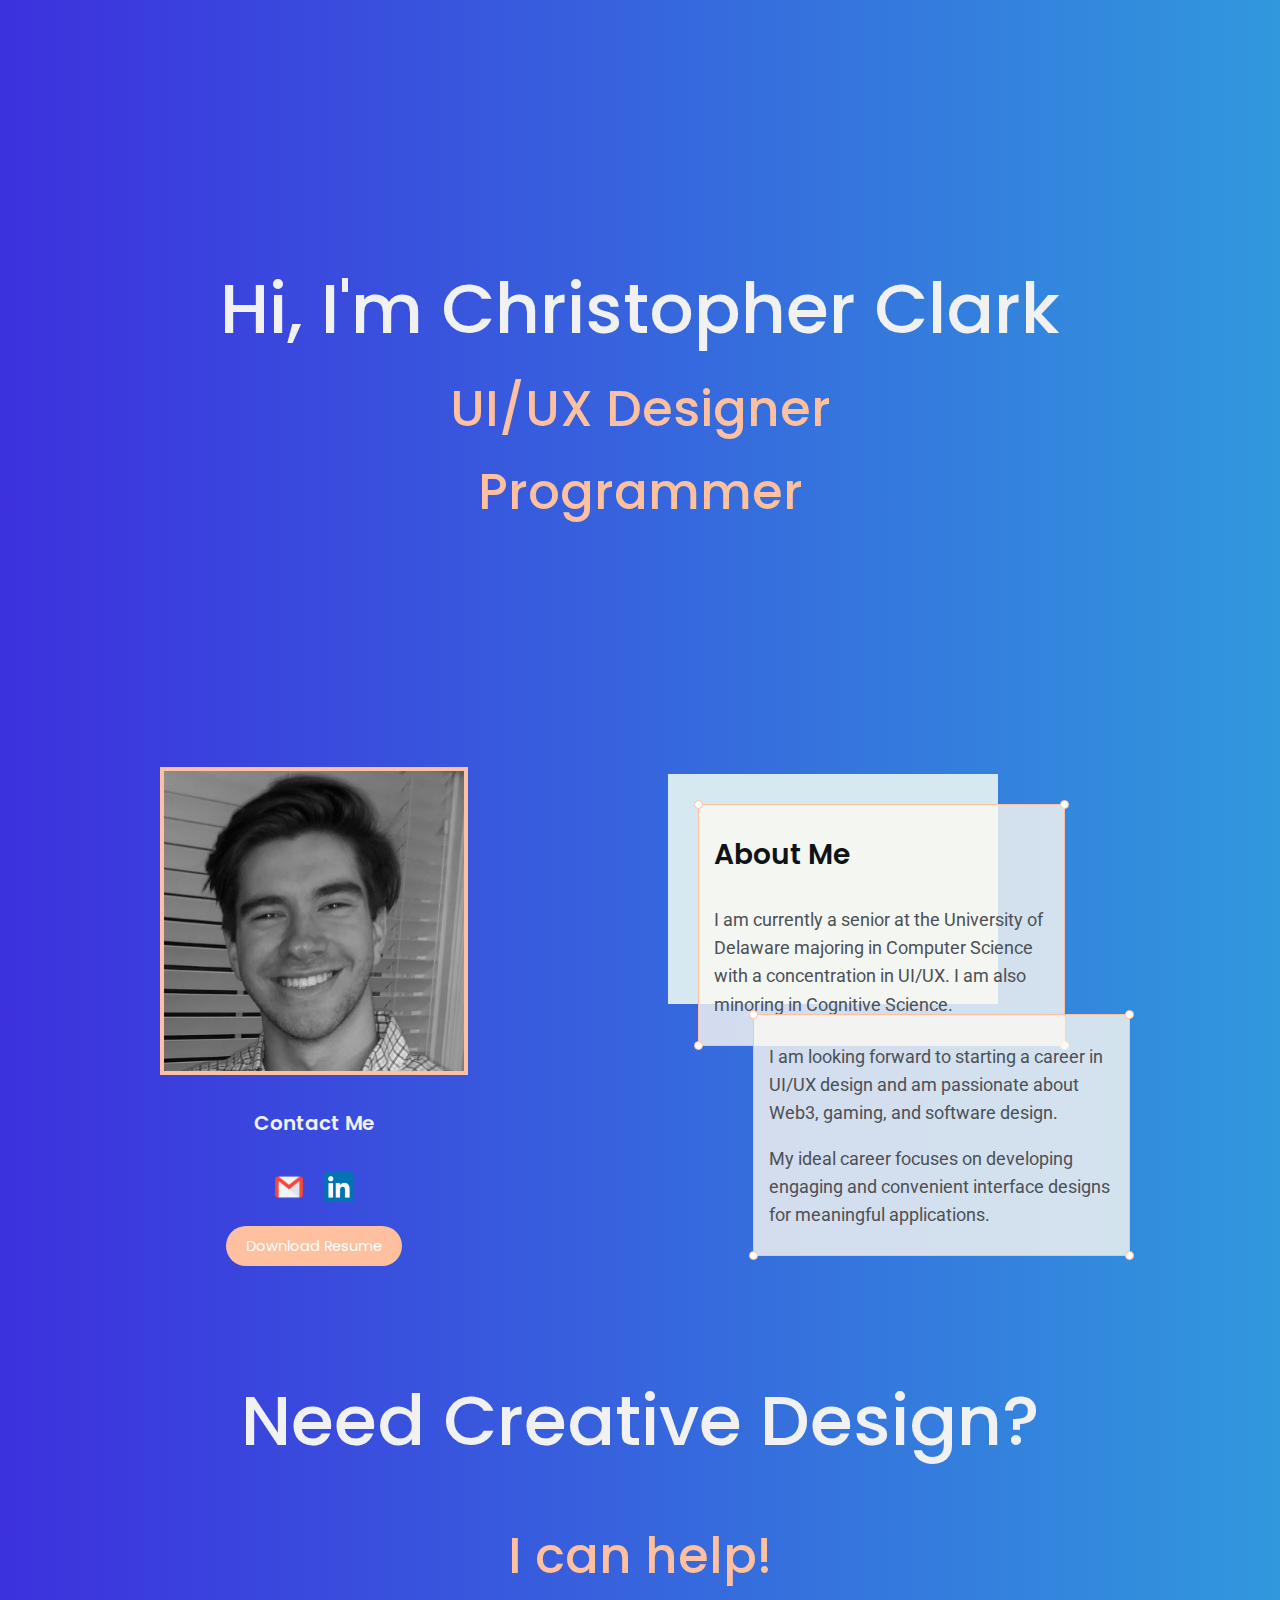
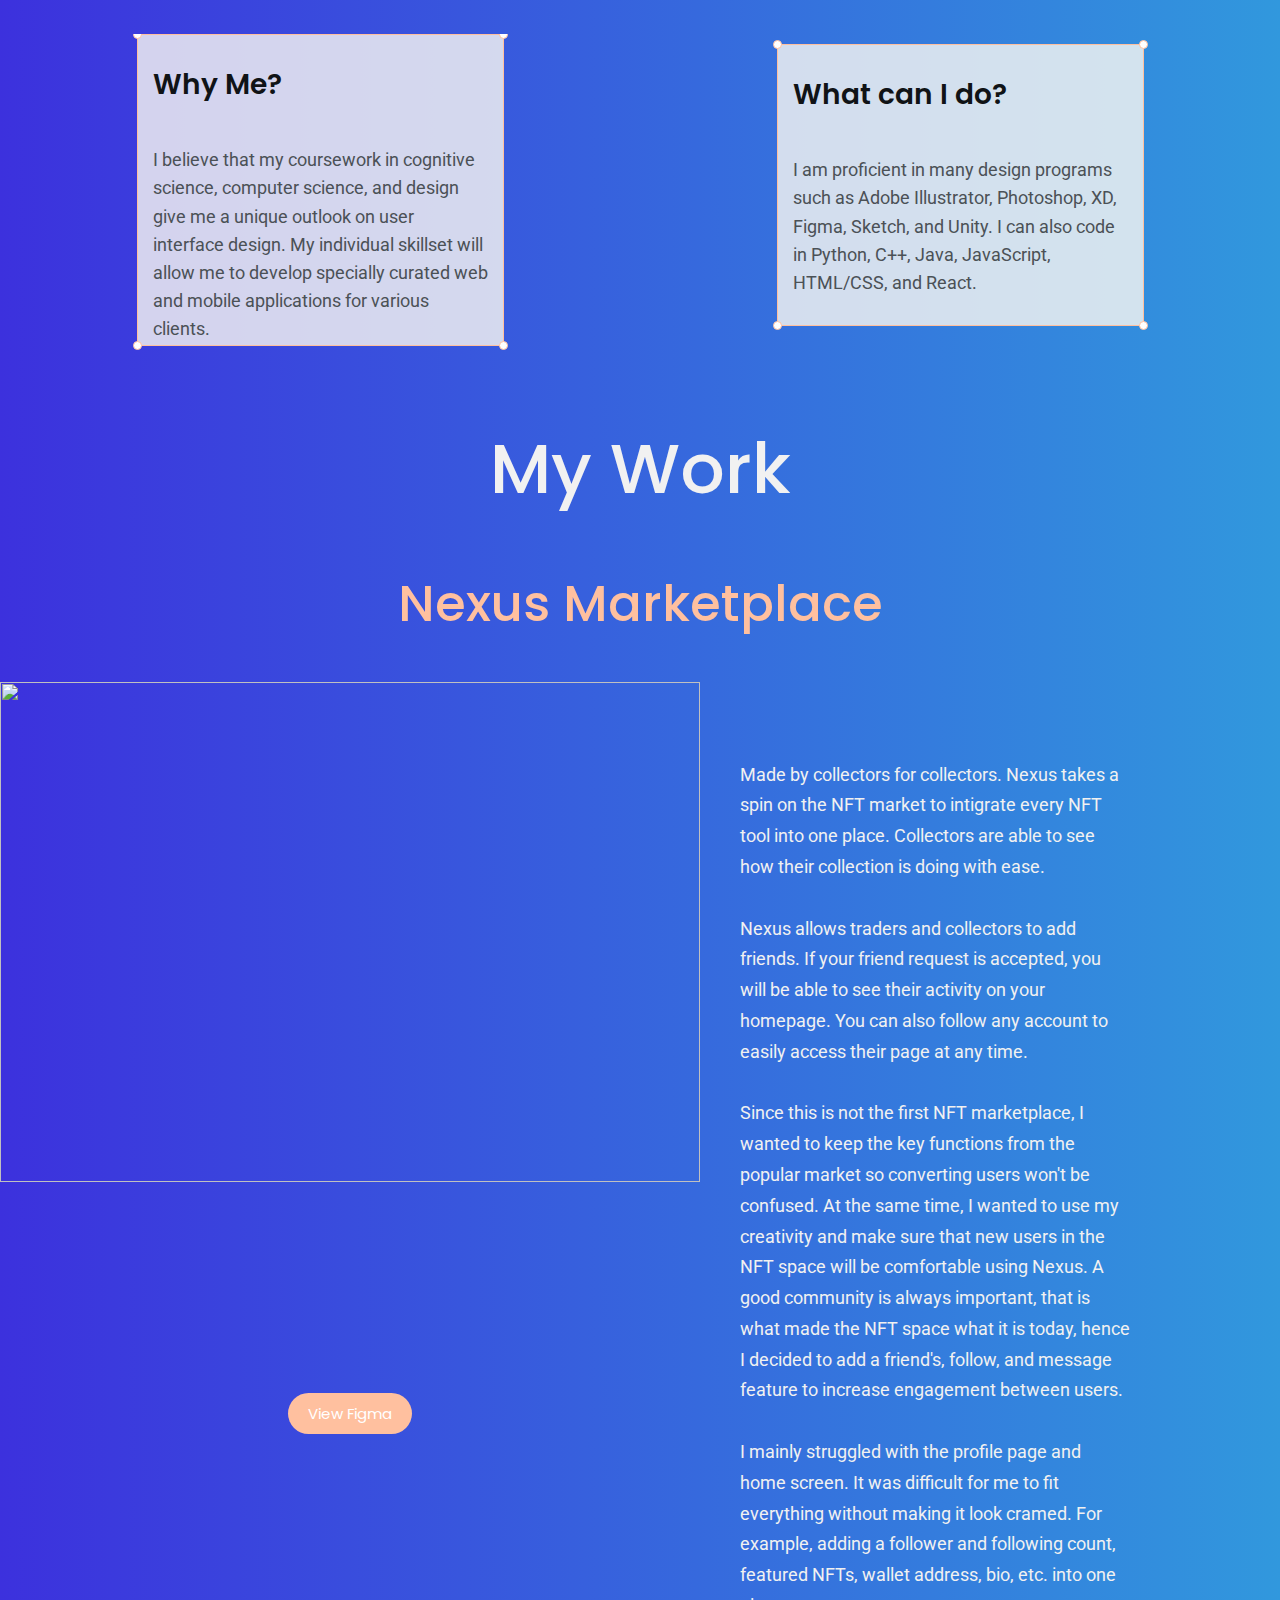
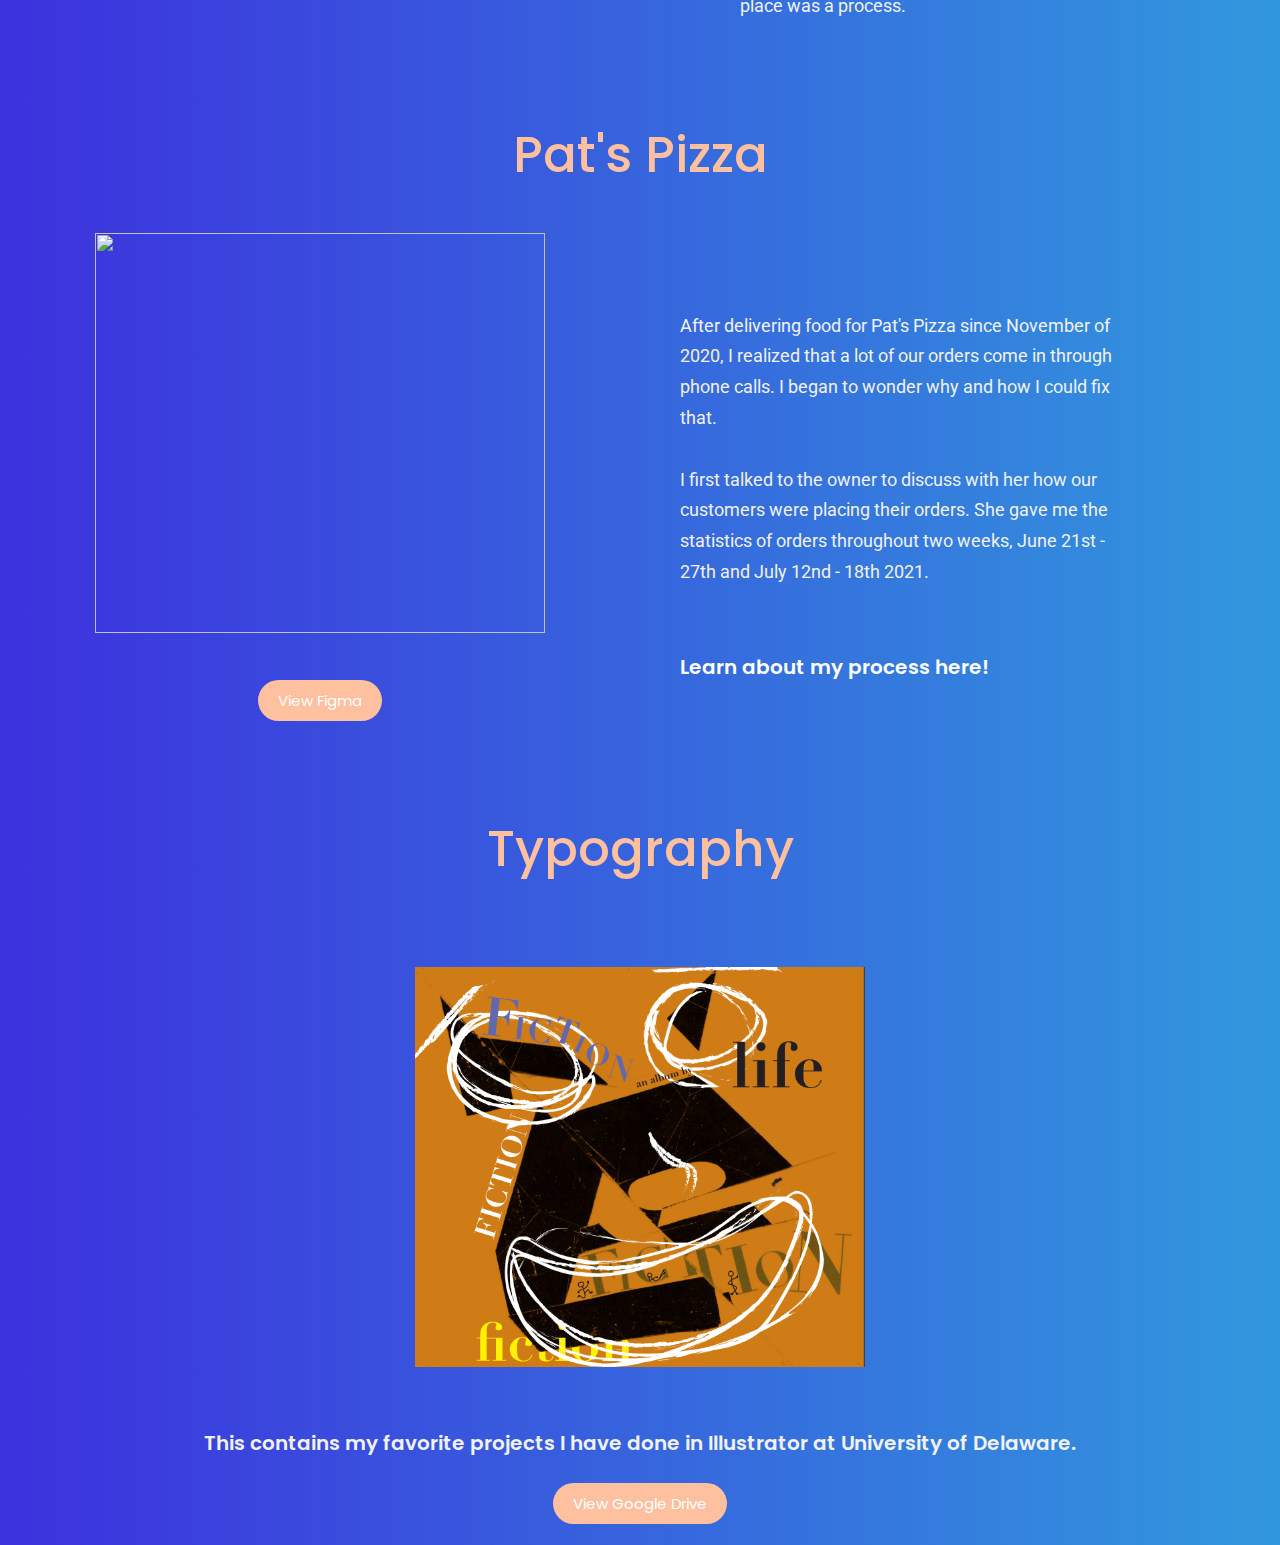
==== commit 98f55b6e: "Add files via upload" ====
--- a/index.html
+++ b/index.html
@@ -120,7 +120,7 @@
     
                     </ul>
                 </div>
-                <div class="about-me-left">
+                <div class="about-me-left" style = "text-align: left;">
                     <div id = "preview3" style="padding-bottom: 70px;">
                         <div id="corner-tl" class = "corner"></div>
                         <div id="corner-tr" class = "corner"></div>
@@ -179,8 +179,8 @@
                         <img id="nexus-left" src = "images/Nexus.png"> </a>
 
 
-                        <div class="btn" style="font-size: 18px;">
-                            <a target="_blank" href="https://www.figma.com/file/owqImut5IotQarWypegLxq/Untitled?node-id=110%3A312"">View Figma</a>
+                        <div class="btn" style="font-size: 18px; text-align: center;">
+                            <a target="_blank" href="https://www.figma.com/file/owqImut5IotQarWypegLxq/Untitled?node-id=110%3A312">View Figma</a>
                            </div>
                 </div>
 
@@ -239,7 +239,7 @@
                         <a target="_blank" href = "https://www.figma.com/file/FeQlaErhM6NYKztjb7t8gn/Pats-Pizza?node-id=4%3A14">
                             <img id="pats-left" src = "images/Pats-Pizza.png"> </a>
                     
-                            <div class="btn" style="margin-top:30px; font-size: 18px;">
+                            <div class="btn" style="margin-top:30px; font-size: 18px; text-align: center;">
                                 <a target="_blank" href="https://www.figma.com/file/FeQlaErhM6NYKztjb7t8gn/Pats-Pizza?node-id=4%3A14">View Figma</a>
                                </div>
                 </div>
